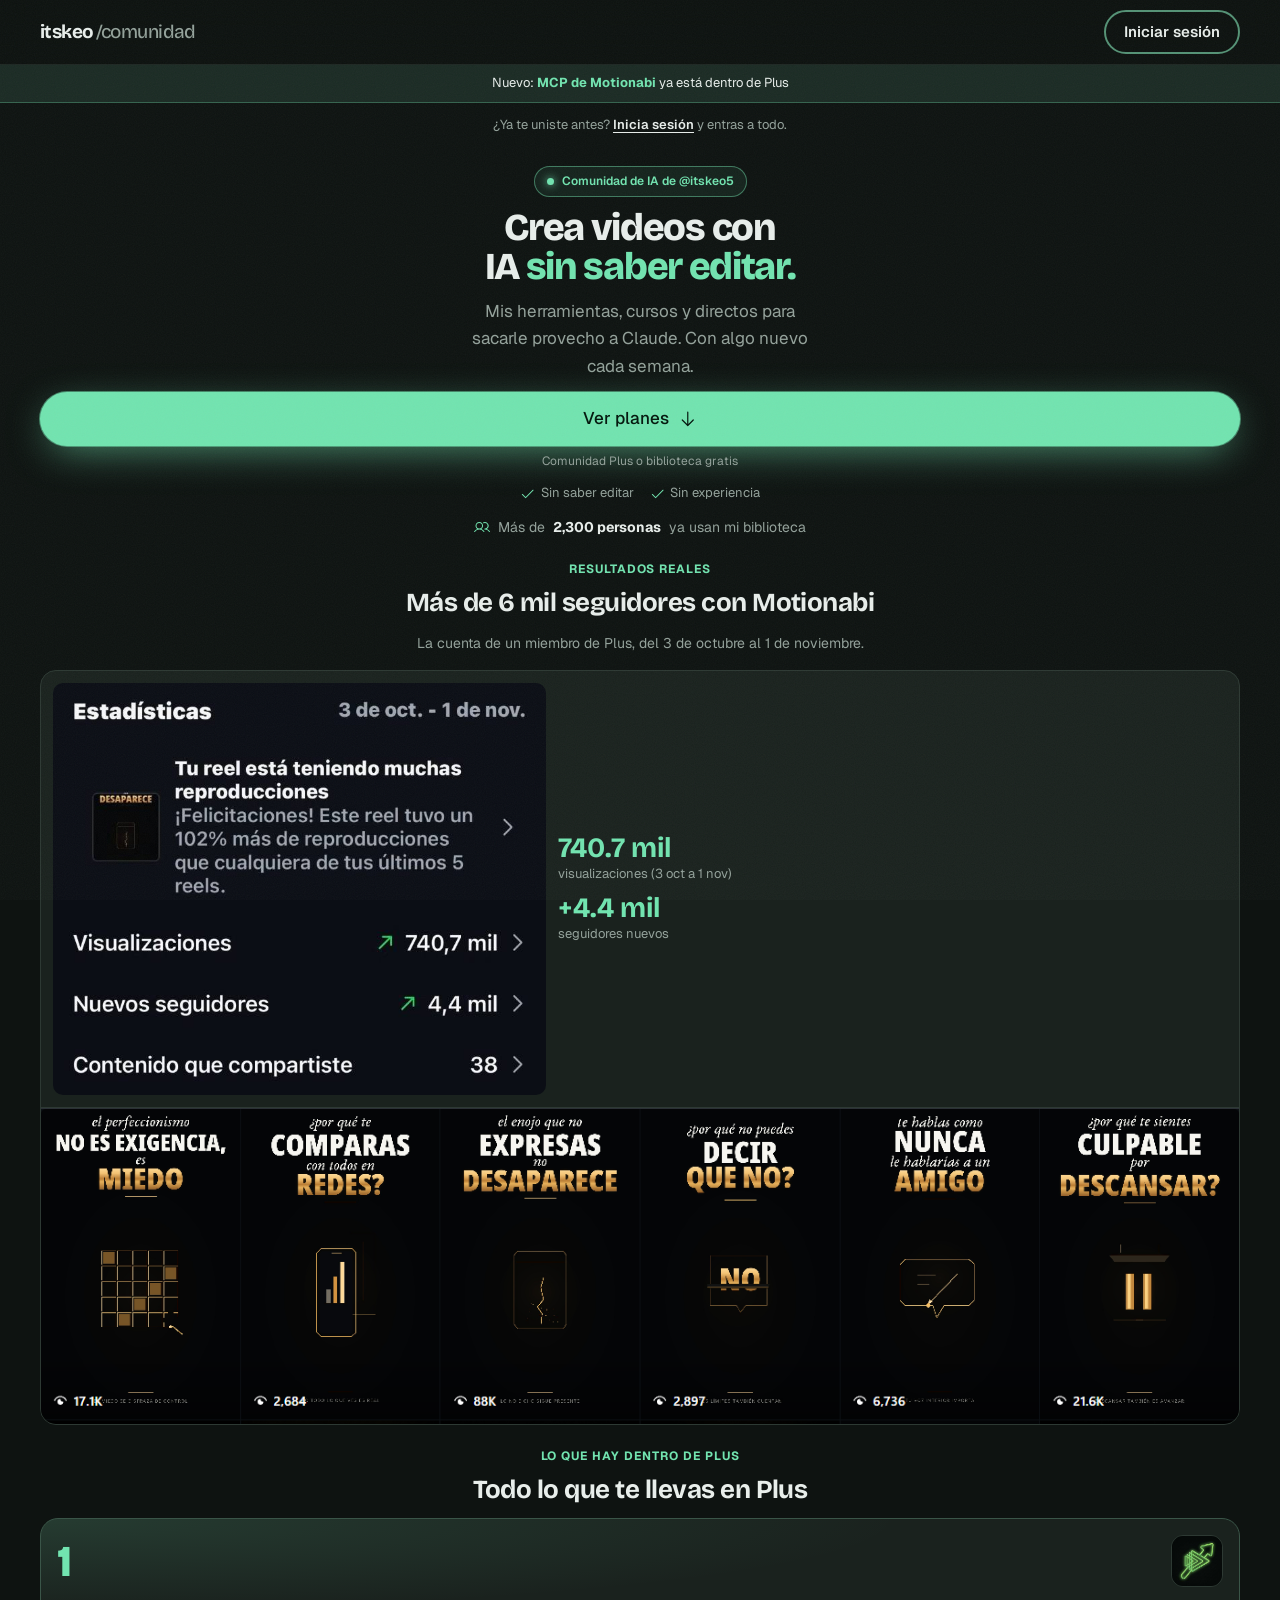
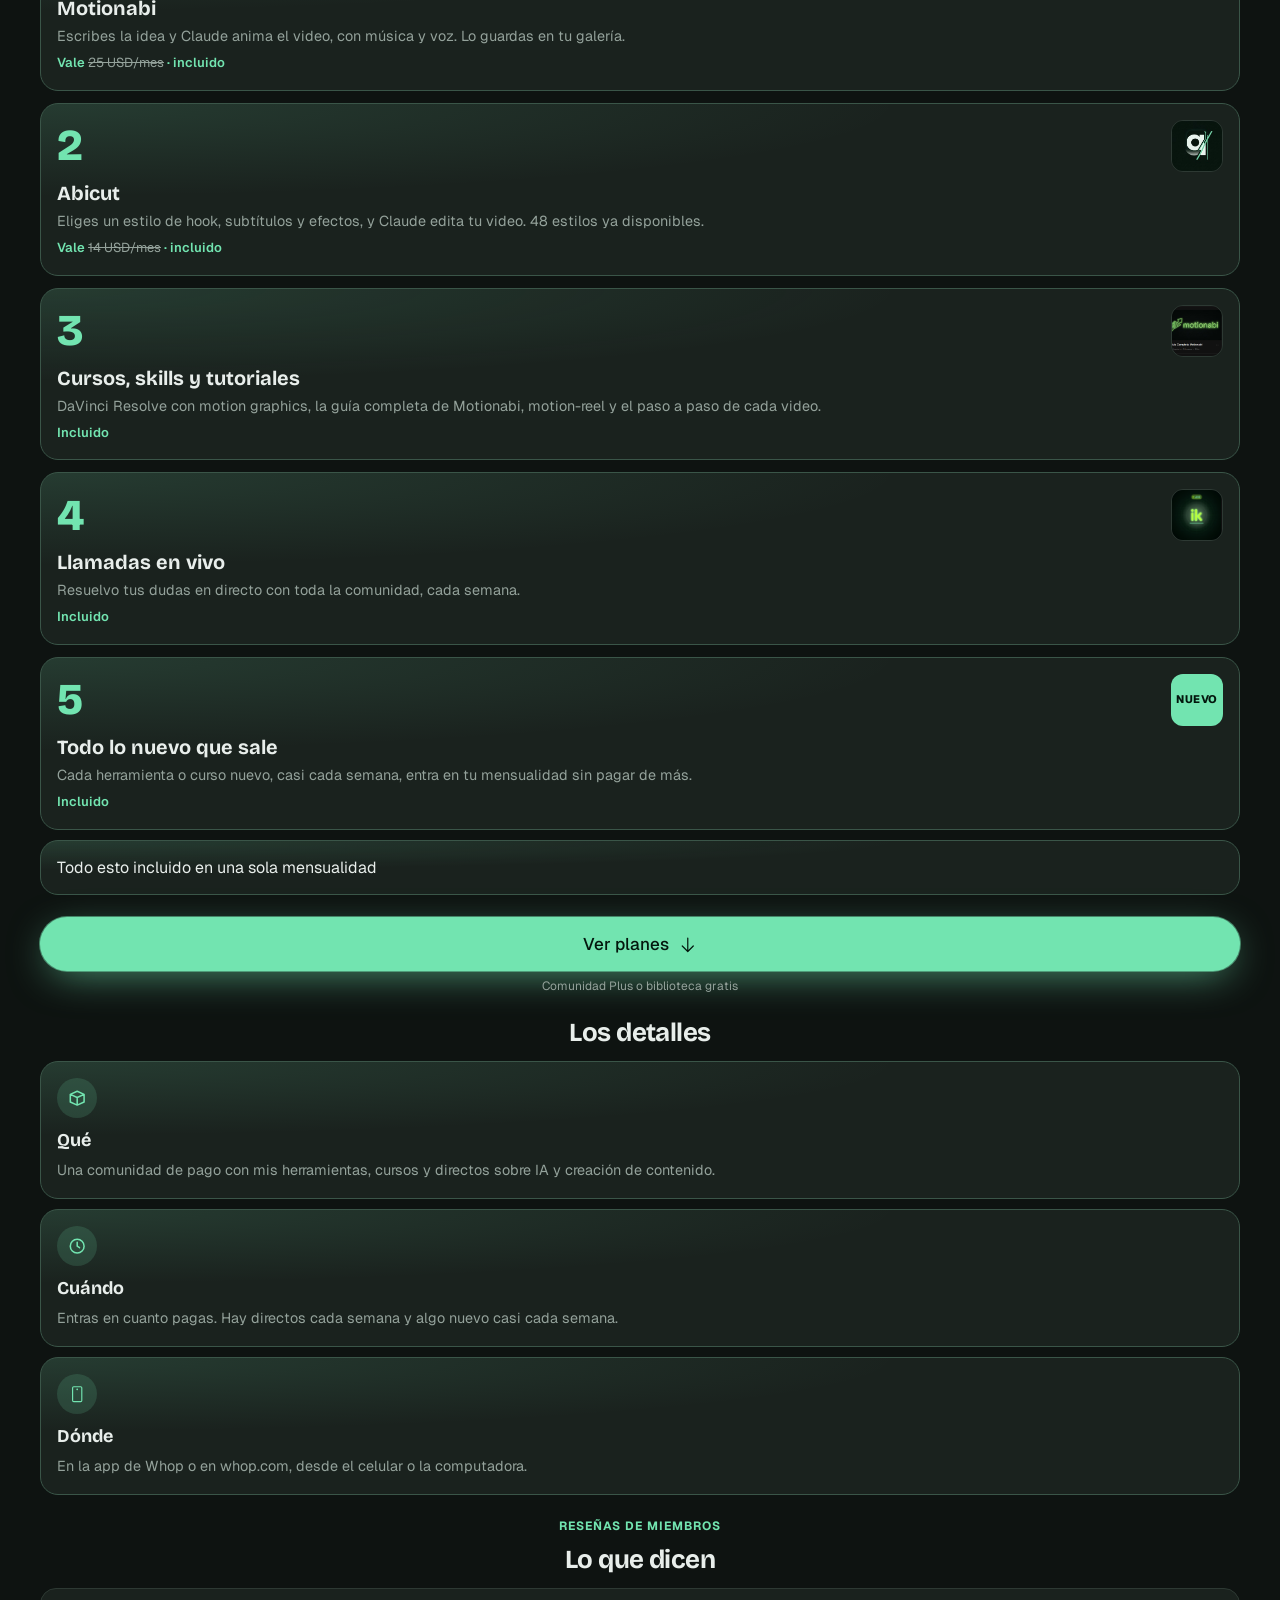
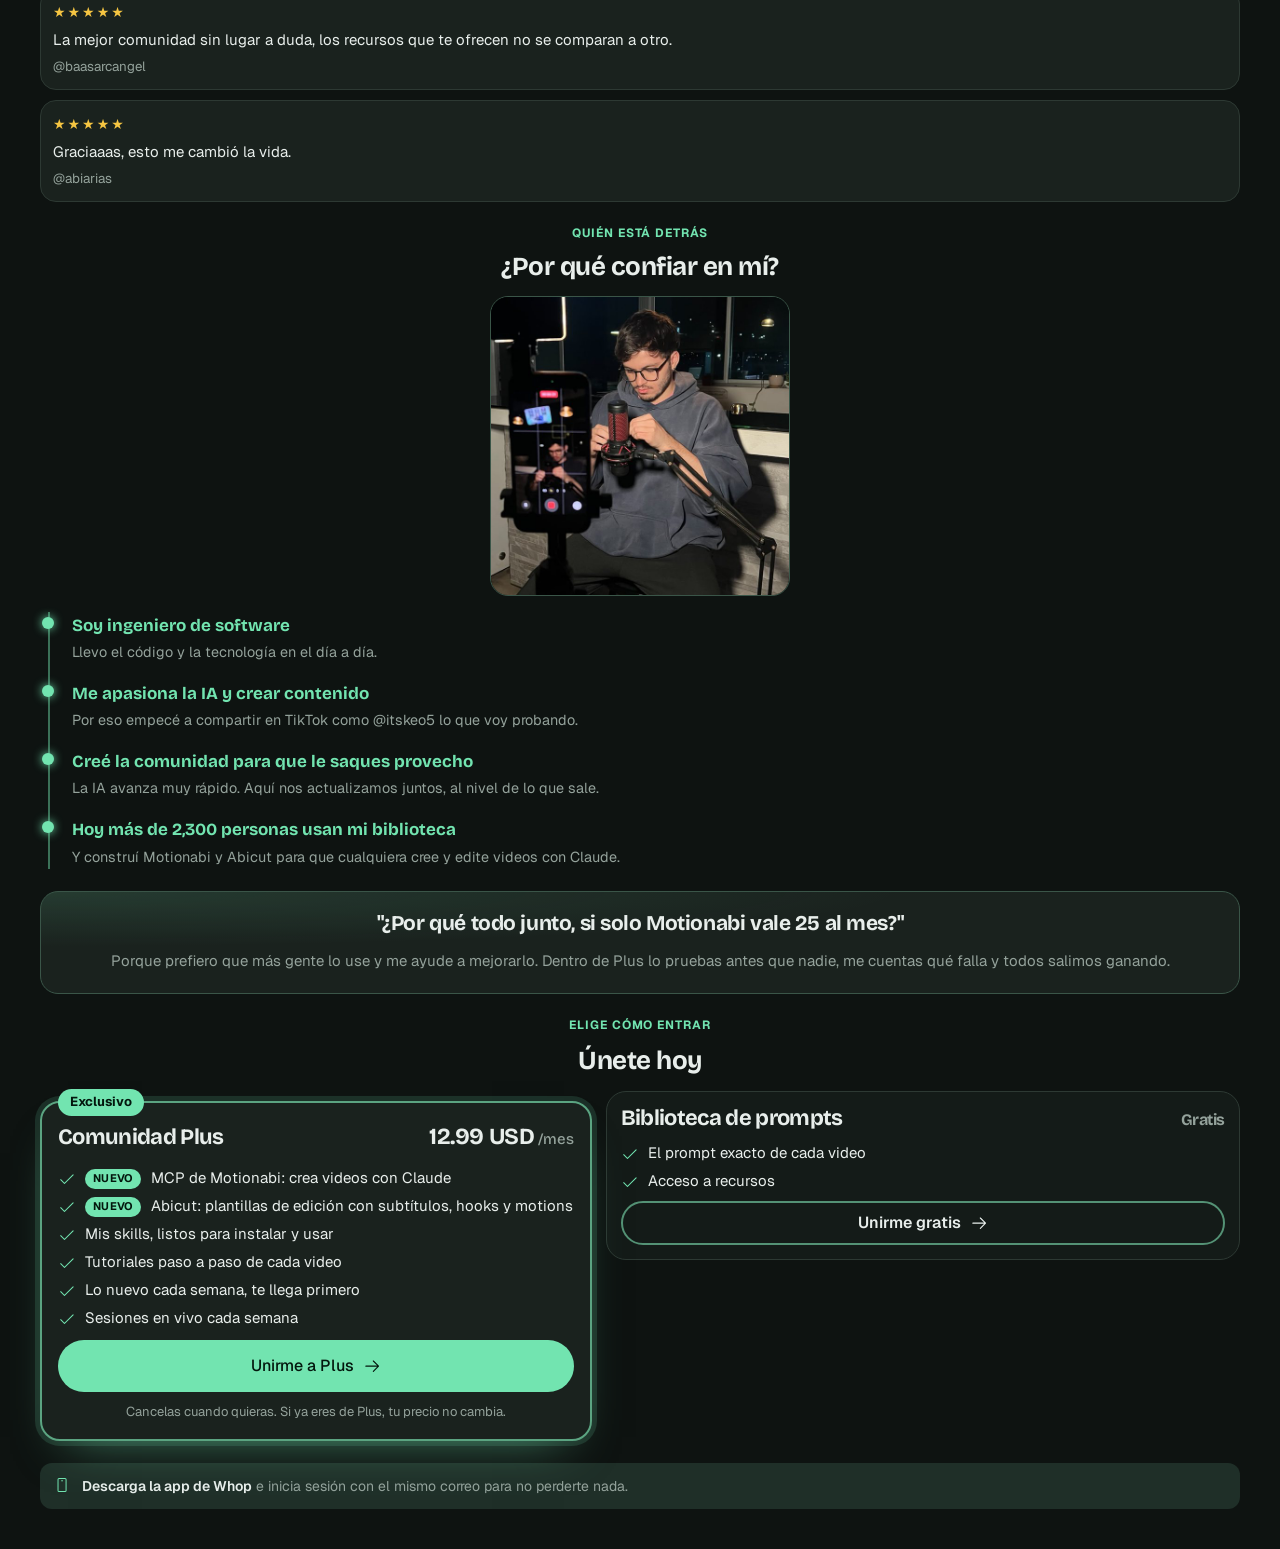
==== index.html @ f2a2ebb3 "Landing: precio de Plus solo en la tarjeta final Co-Authored-By: Claude Opus 5.5 <noreply@anthropic." ====
<!doctype html>
<html lang="es">
<head>
  <meta charset="utf-8">
  <meta name="viewport" content="width=device-width, initial-scale=1">
  <title>Comunidad itskeo</title>
  <meta name="description" content="Los prompts de todos mis videos de IA, gratis. Y en Comunidad Plus, lo que no comparto en ningún otro lado.">
  <meta name="theme-color" content="#0e1311">
  <script>if (!matchMedia('(prefers-reduced-motion: reduce)').matches) document.documentElement.classList.add('anim');</script>
  <link rel="preconnect" href="https://fonts.googleapis.com">
  <link rel="preconnect" href="https://fonts.gstatic.com" crossorigin>
  <link href="https://fonts.googleapis.com/css2?family=Bricolage+Grotesque:opsz,wght@12..96,200..800&family=Geist:wght@100..900&family=Geist+Mono:wght@100..900&display=swap" rel="stylesheet">
  <style>
/* ================= Tokens ================= */

:root {
  color-scheme: dark;

  /* Color: modo oscuro (principal) */
  --bg: #0e1311;
  --bg-2: #141b18;
  --surface: #1a221e;
  --surface-2: #222c27;
  --line: #2d3933;
  --text: #e8eeeb;
  --muted: #94a29b;
  --accent: #72e4b0;
  --on-accent: #03170d;
  --error: #f2777a;
  --media-shadow: 0 40px 80px -40px rgb(0 0 0 / 0.85);

  /* Tipografía */
  --font: 'Geist Variable', 'Geist', ui-sans-serif, system-ui, sans-serif;
  --display: 'Bricolage Grotesque Variable', 'Bricolage Grotesque', 'Geist', ui-sans-serif, sans-serif;
  --mono: 'Geist Mono Variable', 'Geist Mono', ui-monospace, 'SFMono-Regular', Menlo, monospace;

  /* Movimiento */
  --ease: cubic-bezier(0.16, 1, 0.3, 1);
  --ease-out: cubic-bezier(0.23, 1, 0.32, 1);
  --ease-in-out: cubic-bezier(0.77, 0, 0.175, 1);

  /* Forma y espacio */
  --radius: 20px;
  --radius-sm: 12px;
  --marco: 6px;
  --marco-borde: color-mix(in oklab, var(--text) 13%, transparent);
  --gutter: clamp(16px, 4vw, 40px);
  --max: 1320px;
  --nav-h: 64px;
  --seccion: clamp(80px, 12vw, 140px);
}

/* ================= Base ================= */

*,
*::before,
*::after {
  box-sizing: border-box;
}

[hidden] {
  display: none !important;
}

:root {
  accent-color: var(--accent);
  caret-color: var(--accent);
  scrollbar-color: color-mix(in oklab, var(--text) 22%, transparent) transparent;
}

html {
  -webkit-text-size-adjust: 100%;
  text-size-adjust: 100%;
  scroll-behavior: smooth;
  scroll-padding-top: calc(var(--nav-h) + 16px);
}

body {
  margin: 0;
  min-height: 100dvh;
  background: var(--bg);
  color: var(--text);
  font-family: var(--font);
  font-size: 16px;
  line-height: 1.6;
  -webkit-font-smoothing: antialiased;
  overflow-x: clip;
}

/* Grano de película muy sutil, fijo y sin eventos. */
body::after {
  content: '';
  position: fixed;
  inset: 0;
  z-index: 30;
  pointer-events: none;
  opacity: 0.045;
  background-image: url("data:image/svg+xml,%3Csvg xmlns='http://www.w3.org/2000/svg' width='160' height='160'%3E%3Cfilter id='n'%3E%3CfeTurbulence type='fractalNoise' baseFrequency='.9' numOctaves='3' stitchTiles='stitch'/%3E%3C/filter%3E%3Crect width='100%25' height='100%25' filter='url(%23n)'/%3E%3C/svg%3E");
}

img,
video,
svg {
  display: block;
  max-width: 100%;
}

a {
  color: inherit;
  text-decoration: none;
}

button,
input,
textarea,
select {
  font: inherit;
  color: inherit;
}

button {
  cursor: pointer;
}

h1,
h2,
h3,
p {
  margin: 0;
}

h1,
h2 {
  font-family: var(--display);
  text-wrap: balance;
}

::selection {
  background: var(--accent);
  color: var(--on-accent);
}

:focus-visible {
  outline: 2px solid var(--accent);
  outline-offset: 3px;
  border-radius: 6px;
}

mark {
  background: color-mix(in oklab, var(--accent) 28%, transparent);
  color: inherit;
  border-radius: 4px;
  padding: 0 2px;
}

/* ================= Utilidades ================= */

.wrap {
  width: 100%;
  max-width: var(--max);
  margin-inline: auto;
  padding-inline: var(--gutter);
}

.seccion {
  padding-top: var(--seccion);
}

.mono {
  font-family: var(--mono);
  font-size: 0.8125rem;
  letter-spacing: -0.01em;
}

.muted {
  color: var(--muted);
}

.sr-only {
  position: absolute;
  width: 1px;
  height: 1px;
  padding: 0;
  margin: -1px;
  overflow: hidden;
  clip: rect(0 0 0 0);
  white-space: nowrap;
  border: 0;
}

.icon {
  width: 1.15em;
  height: 1.15em;
  flex: none;
}

/* ================= Tipografía ================= */

.titulo-gigante {
  font-family: var(--display);
  font-size: clamp(2.75rem, 6vw, 5.5rem);
  font-weight: 700;
  letter-spacing: -0.04em;
  line-height: 0.95;
}

.titulo {
  font-family: var(--display);
  font-size: clamp(2.5rem, 4.6vw, 4.25rem);
  font-weight: 700;
  letter-spacing: -0.035em;
  line-height: 1;
}

.subtitulo {
  font-family: var(--display);
  font-size: clamp(1.5rem, 2.4vw, 2rem);
  font-weight: 700;
  letter-spacing: -0.03em;
  line-height: 1.1;
}

/* "Cada video, <span>con su prompt.</span>": la segunda parte en gris. */
.titulo-gigante span,
.titulo span,
.subtitulo span {
  color: var(--muted);
}

.lead {
  font-size: 1.125rem;
  color: var(--muted);
  max-width: 40ch;
  text-wrap: pretty;
}

/* ================= Botones ================= */

.btn {
  display: inline-flex;
  align-items: center;
  justify-content: center;
  gap: 0.55em;
  height: 48px;
  padding-inline: 22px;
  border-radius: 999px;
  border: 1px solid transparent;
  background: transparent;
  font-size: 0.9375rem;
  font-weight: 500;
  white-space: nowrap;
  transition:
    transform 160ms var(--ease-out),
    background-color 200ms ease,
    border-color 200ms ease;
}
.btn:active {
  transform: scale(0.97);
}
.btn:disabled {
  opacity: 0.5;
  pointer-events: none;
}
.btn .icon {
  transition: transform 200ms var(--ease-out);
}
.btn--primario {
  background: var(--accent);
  color: var(--on-accent);
}
.btn--secundario {
  border-color: var(--line);
  color: var(--text);
}
.btn--grande {
  height: 56px;
  padding-inline: 28px;
  font-size: 1rem;
}
@media (hover: hover) and (pointer: fine) {
  .btn--primario:hover {
    background: color-mix(in oklab, var(--accent) 88%, var(--text));
  }
  .btn--primario:hover .icon {
    transform: translateX(2px);
  }
  .btn--secundario:hover {
    background: var(--surface);
    border-color: color-mix(in oklab, var(--line) 60%, var(--text));
  }
}

/* ================= Formularios ================= */

.campo {
  display: grid;
  gap: 8px;
}
.campo label {
  font-weight: 550;
}
.campo .ayuda {
  font-size: 0.875rem;
  color: var(--muted);
}
.campo .error {
  font-size: 0.875rem;
  color: var(--error);
}
.input {
  width: 100%;
  min-height: 48px;
  padding: 12px 16px;
  border-radius: var(--radius-sm);
  border: 1px solid var(--line);
  background: var(--bg-2);
  color: var(--text);
  transition:
    border-color 200ms ease,
    box-shadow 200ms ease;
}
.input::placeholder {
  color: var(--muted);
}
.input:focus-visible {
  outline: none;
  border-color: var(--accent);
  box-shadow: 0 0 0 4px color-mix(in oklab, var(--accent) 18%, transparent);
}
.input[aria-invalid='true'] {
  border-color: var(--error);
}

.aviso {
  padding: 12px 16px;
  border-radius: var(--radius-sm);
  font-size: 0.9375rem;
}
.aviso--error {
  background: color-mix(in oklab, var(--error) 14%, var(--bg-2));
}
.aviso--ok {
  background: color-mix(in oklab, var(--accent) 12%, var(--bg-2));
}

/* ================= Superficies ================= */

/* Bloque elevado (oferta, precio, panel). */
.panel {
  padding: clamp(20px, 3vw, 32px);
  border-radius: var(--radius);
  border: 1px solid var(--line);
  background: var(--surface);
}

/* Caja hundida (código, prompt, cita). */
.caja {
  padding: 16px 20px;
  border-radius: var(--radius);
  border: 1px solid var(--line);
  background: var(--bg-2);
}
.caja pre,
.caja code {
  margin: 0;
  font-family: var(--mono);
  font-size: 0.875rem;
  line-height: 1.7;
  white-space: pre-wrap;
  overflow-wrap: anywhere;
}

/* Marco para videos e imágenes: nunca un video suelto sobre el fondo. */
.marco {
  display: block;
  overflow: hidden;
  padding: var(--marco);
  border: 1px solid var(--marco-borde);
  border-radius: var(--radius);
  background: var(--surface);
  box-shadow: var(--media-shadow);
  transition:
    transform 400ms var(--ease-out),
    border-color 200ms ease;
}
.marco > video,
.marco > img {
  width: 100%;
  height: 100%;
  border-radius: calc(var(--radius) - var(--marco));
  object-fit: cover;
}
@media (hover: hover) and (pointer: fine) {
  a.marco:hover,
  a:hover > .marco {
    transform: translateY(-4px);
    border-color: color-mix(in oklab, var(--accent) 45%, transparent);
  }
}

.chip {
  display: inline-flex;
  align-items: center;
  padding: 4px 12px;
  border-radius: 999px;
  background: var(--surface-2);
  font-size: 0.8125rem;
  font-weight: 500;
}

/* ================= Barra superior y pie ================= */

.nav {
  position: sticky;
  top: 0;
  z-index: 10;
  background: color-mix(in oklab, var(--bg) 82%, transparent);
  backdrop-filter: blur(14px) saturate(140%);
  -webkit-backdrop-filter: blur(14px) saturate(140%);
  border-bottom: 1px solid color-mix(in oklab, var(--line) 55%, transparent);
}
@media (prefers-reduced-transparency: reduce) {
  .nav {
    background: var(--bg);
    backdrop-filter: none;
    -webkit-backdrop-filter: none;
  }
}
.nav__fila {
  height: var(--nav-h);
  display: flex;
  align-items: center;
  justify-content: space-between;
  gap: 16px;
}
.marca {
  display: inline-flex;
  align-items: baseline;
  gap: 2px;
  font-family: var(--display);
  font-size: 1.1875rem;
  font-weight: 700;
  letter-spacing: -0.03em;
}
.marca span {
  color: var(--muted);
  font-weight: 450;
}

.pie {
  margin-top: clamp(96px, 14vw, 160px);
  padding-block: 56px 32px;
  border-top: 1px solid var(--line);
}
.pie__frase {
  font-family: var(--display);
  font-size: clamp(1.75rem, 4vw, 3rem);
  font-weight: 650;
  letter-spacing: -0.035em;
  line-height: 1.05;
  max-width: 18ch;
}
.pie__frase span {
  color: var(--muted);
}

/* ================= Movimiento ================= */

/* Aparecer al hacer scroll: añade .revelar y, al entrar en pantalla, .visible (con un IntersectionObserver). */
.anim .revelar {
  opacity: 0;
  transform: translateY(24px);
  transition:
    opacity 600ms var(--ease-out),
    transform 600ms var(--ease-out);
  transition-delay: calc(var(--orden, 0) * 50ms);
}
.anim .revelar.visible {
  opacity: 1;
  transform: none;
}

/* Entrada de un elemento al cargar (héroe). */
.anim .entrar {
  animation: entrar 0.9s var(--ease) backwards;
  animation-delay: var(--retraso, 0s);
}
@keyframes entrar {
  from {
    opacity: 0;
    transform: translateY(24px);
  }
}

@media (prefers-reduced-motion: reduce) {
  html {
    scroll-behavior: auto;
  }
  *,
  *::before,
  *::after {
    animation-duration: 0.01ms !important;
    animation-iteration-count: 1 !important;
    transition-duration: 0.01ms !important;
  }
}

/* ================= Propuesta: una sola página ================= */

.pagina {
  display: grid;
  gap: 12px;
  padding-block: 10px 40px;
}
.app-aviso {
  display: grid;
  grid-template-columns: auto 1fr;
  gap: 12px;
  align-items: start;
  padding: 12px 14px;
  border-radius: var(--radius-sm);
  background: color-mix(in oklab, var(--accent) 12%, var(--bg-2));
  font-size: 0.875rem;
  color: var(--muted);
}
.app-aviso .icon { margin-top: 2px; color: var(--accent); }
.app-aviso strong { color: var(--text); font-weight: 600; }

.cabeza { display: grid; gap: 8px; }
.titulo-heroe {
  font-family: var(--display);
  font-size: clamp(1.875rem, 3.6vw, 3.25rem);
  font-weight: 700;
  letter-spacing: -0.035em;
  line-height: 1.02;
  max-width: 16ch;
}
.titulo-heroe span { color: var(--muted); }
.cabeza .lead { font-size: 1rem; max-width: 46ch; }
.prueba {
  display: flex;
  align-items: center;
  gap: 8px;
  margin-top: 2px;
  font-size: 0.9375rem;
  color: var(--muted);
}
.prueba .icon { color: var(--accent); }
.prueba strong { color: var(--text); font-weight: 600; }

.opciones { display: grid; gap: 10px; }
@media (min-width: 900px) {
  .opciones { grid-template-columns: 1fr 1.15fr; gap: 20px; align-items: start; }
}
.opcion {
  display: grid;
  align-content: start;
  gap: 10px;
  padding: 16px;
  border-radius: var(--radius);
  border: 1px solid var(--line);
  background: var(--bg-2);
}
.opcion--plus {
  border: 2px solid color-mix(in oklab, var(--accent) 65%, var(--line));
  background: var(--surface);
}
.opcion__fila {
  display: flex;
  justify-content: space-between;
  align-items: baseline;
  gap: 12px;
}
.opcion h2 {
  font-family: var(--display);
  font-size: 1.375rem;
  font-weight: 700;
  letter-spacing: -0.03em;
  line-height: 1.1;
}
.opcion .chip {
  justify-self: start;
  background: color-mix(in oklab, var(--accent) 22%, var(--surface-2));
  color: var(--text);
}
.precio {
  font-family: var(--display);
  font-weight: 700;
  letter-spacing: -0.03em;
  white-space: nowrap;
}
.precio strong { font-size: 1.625rem; }
.opcion--plus .precio strong { font-size: 1.4375rem; }
@media (min-width: 370px) { .opcion h2 { white-space: nowrap; } }
@media (max-width: 399px) {
  .opcion--plus h2 { font-size: 1.25rem; }
  .opcion--plus .precio strong { font-size: 1.3125rem; }
}
.precio span { font-size: 0.9375rem; color: var(--muted); font-weight: 500; letter-spacing: 0; }
.puntos {
  list-style: none;
  margin: 0;
  padding: 0;
  display: grid;
  gap: 4px;
  font-size: 0.9375rem;
}
.puntos li { display: flex; align-items: start; gap: 10px; }
.puntos .icon { margin-top: 4px; color: var(--accent); }
.opcion--plus {
  box-shadow: 0 0 0 5px color-mix(in oklab, var(--accent) 14%, transparent), 0 24px 48px -28px color-mix(in oklab, var(--accent) 55%, transparent);
}
.opcion--plus { position: relative; margin-top: 10px; }
.opcion .chip.chip--borde {
  position: absolute;
  top: -14px;
  left: 16px;
  padding: 3px 12px;
  background: var(--accent);
  color: var(--on-accent);
  font-weight: 700;
}
.nuevo {
  display: inline-block;
  margin-right: 6px;
  padding: 1px 8px;
  border-radius: 999px;
  background: var(--accent);
  color: var(--on-accent);
  font-size: 0.6875rem;
  font-weight: 700;
  letter-spacing: 0.02em;
  text-transform: uppercase;
  vertical-align: 1px;
}
.pronto {
  display: inline-block;
  margin-right: 6px;
  padding: 0 8px;
  border-radius: 999px;
  border: 1px solid var(--line);
  background: var(--surface-2);
  color: var(--muted);
  font-size: 0.6875rem;
  font-weight: 700;
  letter-spacing: 0.02em;
  text-transform: uppercase;
  vertical-align: 1px;
}
.opcion:not(.opcion--plus) { padding: 14px; gap: 8px; }
.opcion:not(.opcion--plus) .btn--grande { height: 44px; }
.opcion .btn { width: 100%; }
.opcion .btn--grande { height: 52px; }
.btn--gratis {
  border-width: 2px;
  border-color: color-mix(in oklab, var(--accent) 55%, var(--line));
  font-weight: 600;
}
.opcion .micro { font-size: 0.8125rem; color: var(--muted); text-align: center; }

.porque {
  max-width: 62ch;
  font-size: 0.9375rem;
  color: var(--muted);
}
.porque strong { color: var(--text); font-weight: 600; }
.ya {
  font-size: 0.9375rem;
  color: var(--muted);
}
.ya a { color: var(--text); font-weight: 600; text-decoration: underline; text-underline-offset: 3px; }
.btn--gratis.nav-btn { height: 44px; padding-inline: 18px; }


  
.val{display:grid;gap:22px;margin-top:18px}
.val h3{font-family:var(--display);font-size:1.3125rem;line-height:1.15;margin:0 0 4px;letter-spacing:-.01em}
.val .sub{color:var(--muted);font-size:.875rem;margin:0 0 10px}
.card{background:var(--surface);border:1px solid var(--line);border-radius:16px;overflow:hidden}
.res{display:grid;grid-template-columns:42% 1fr;gap:12px;padding:12px;align-items:center}
.res img{border-radius:10px;width:100%}
.res .n{font-family:var(--display);font-size:1.75rem;line-height:1;color:var(--accent);font-weight:700}
.res .l{color:var(--muted);font-size:.8125rem;margin:2px 0 10px}
.grid-img{width:100%;border-top:1px solid var(--line)}
.cap{font-size:.75rem;color:var(--muted);padding:8px 12px}
.fila{display:grid;grid-template-columns:64px 1fr auto;gap:12px;align-items:center;padding:10px 12px;border-top:1px solid var(--line)}
.fila:first-child{border-top:0}
.fila img{width:64px;height:64px;object-fit:cover;border-radius:10px}
.fila b{display:block;font-size:.9375rem}.fila span{color:var(--muted);font-size:.8125rem;line-height:1.3;display:block}
.fila em{font-style:normal;color:var(--muted);font-size:.8125rem;text-decoration:line-through;white-space:nowrap}
.tot{display:flex;justify-content:space-between;align-items:baseline;padding:12px;background:var(--surface-2);font-size:.9375rem}
.tot strong{color:var(--accent);font-family:var(--display);font-size:1.25rem}
.rev{display:grid;gap:10px}.rev .card{padding:12px;display:grid;gap:4px}
.st{color:#f5c542;letter-spacing:2px;font-size:.875rem}.rev p{margin:0;font-size:.9375rem}.rev small{color:var(--muted)}
.fechas{display:flex;gap:8px}.fechas div{flex:1;text-align:center;background:var(--surface);border:1px solid var(--line);border-radius:12px;padding:8px 4px}
.fechas b{display:block;color:var(--accent);font-family:var(--display)}.fechas span{font-size:.75rem;color:var(--muted)}
.final{display:grid;gap:8px;text-align:center}

.lead--grande{font-size:1.25rem!important;line-height:1.4;color:var(--text);max-width:34ch!important;margin:4px 0 0}
.cta-medio{width:100%;margin-top:12px}
.planes{display:grid;gap:12px;margin-top:22px}
.planes__t{font-family:var(--display);font-size:1.5rem;line-height:1.15;margin:0;letter-spacing:-.01em}
.planes .opciones{gap:14px}
.opcion:not(.opcion--plus) .precio strong{font-size:1rem;color:var(--muted)}

.barra{background:color-mix(in oklab,var(--accent) 14%,var(--bg));color:var(--text);text-align:center;font-size:.8125rem;padding:8px 16px;border-bottom:1px solid color-mix(in oklab,var(--accent) 30%,transparent)}
.barra b{color:var(--accent)}
.pagina2{display:grid;gap:22px;padding-block:12px 40px}
.ya{font-size:.8125rem;color:var(--muted);text-align:center;margin:0}.ya a{color:var(--text);text-decoration:underline}
.heroe{display:grid;justify-items:center;text-align:center;gap:12px;padding-top:8px}
.pill{display:inline-flex;align-items:center;gap:8px;border:1px solid color-mix(in oklab,var(--accent) 45%,transparent);border-radius:99px;padding:5px 12px;font-size:.75rem;font-weight:600;color:var(--accent);background:color-mix(in oklab,var(--accent) 8%,transparent)}
.punto{width:7px;height:7px;border-radius:50%;background:var(--accent);box-shadow:0 0 8px var(--accent)}
.h1{font-family:var(--display);font-size:2.375rem;line-height:1.02;letter-spacing:-.035em;margin:0;font-weight:800;max-width:13ch}
.h1 em{font-style:normal;color:var(--accent)}
.heroe__lead{font-size:1.0625rem;color:var(--muted);margin:0;max-width:32ch}
.cta{display:grid;gap:6px;width:100%}.cta .btn{width:100%;height:54px;font-size:1.0625rem;box-shadow:0 0 0 1px color-mix(in oklab,var(--accent) 50%,transparent),0 10px 40px -10px color-mix(in oklab,var(--accent) 70%,transparent)}
.cta__sub{margin:0;text-align:center;font-size:.75rem;color:var(--muted)}
.quita{list-style:none;display:flex;gap:16px;padding:0;margin:0;font-size:.8125rem;color:var(--muted)}.quita li{display:flex;gap:6px;align-items:center}.quita .icon{color:var(--accent)}
.prueba2{display:flex;gap:8px;align-items:center;margin:0;font-size:.875rem;color:var(--muted)}.prueba2 b{color:var(--text)}.prueba2 .icon{color:var(--accent)}
.bloque{display:grid;gap:10px}
.eyebrow{margin:0;text-align:center;font-size:.75rem;font-weight:700;letter-spacing:.08em;text-transform:uppercase;color:var(--accent)}
.h{font-family:var(--display);font-size:1.625rem;line-height:1.1;letter-spacing:-.02em;margin:0 0 4px;text-align:center;font-weight:700}
.sub.c,.bloque>.sub{text-align:center;color:var(--muted);font-size:.875rem;margin:0 0 6px}
.brillo{background:radial-gradient(120% 90% at 0% 0%,color-mix(in oklab,var(--accent) 13%,transparent),transparent 60%),var(--surface);border:1px solid color-mix(in oklab,var(--accent) 18%,var(--line));border-radius:18px}
.mods{display:grid;gap:12px}
.mod{padding:16px;display:grid;gap:6px}
.mod__top{display:flex;justify-content:space-between;align-items:center;margin-bottom:4px}
.mod__n{font-family:var(--display);font-size:2.75rem;line-height:.9;font-weight:800;color:var(--accent)}
.mod__top img{width:52px;height:52px;border-radius:12px;object-fit:cover;border:1px solid var(--line)}
.mod__nuevo{width:52px;height:52px;border-radius:12px;background:var(--accent);color:var(--on-accent);display:grid;place-items:center;font-size:.6875rem;font-weight:800;letter-spacing:.04em}
.mod h3{margin:0;font-family:var(--display);font-size:1.25rem;line-height:1.15}
.mod p{margin:0;color:var(--muted);font-size:.9rem;line-height:1.45}
.mod__precio{font-size:.8125rem;color:var(--accent);font-weight:600}.mod__precio s{color:var(--muted);font-weight:400}
.total{display:flex;justify-content:space-between;align-items:baseline;padding:14px 16px}.total strong{color:var(--accent);font-family:var(--display);font-size:1.375rem}
.det{display:grid;gap:10px}.det>div{padding:16px;display:grid;gap:4px}
.ico{width:40px;height:40px;border-radius:50%;display:grid;place-items:center;background:color-mix(in oklab,var(--accent) 15%,transparent);color:var(--accent);margin-bottom:4px}
.det b{font-family:var(--display);font-size:1.125rem}.det p{margin:0;color:var(--muted);font-size:.9rem}
.linea{list-style:none;margin:0;padding:0 0 0 22px;border-left:2px solid color-mix(in oklab,var(--accent) 45%,transparent);display:grid;gap:16px;margin-left:8px}
.linea li{position:relative}.linea li::before{content:'';position:absolute;left:-30px;top:5px;width:12px;height:12px;border-radius:50%;background:var(--accent);box-shadow:0 0 10px var(--accent)}
.linea b{font-family:var(--display);font-size:1.0625rem;color:var(--accent)}.linea p{margin:2px 0 0;color:var(--muted);font-size:.9rem}
.objecion{padding:20px 16px;text-align:center}.objecion .h{font-size:1.3125rem}.objecion p{margin:0;color:var(--muted);font-size:.9375rem}
.foto{width:100%;height:auto;max-width:300px;justify-self:center;aspect-ratio:1;object-fit:cover;padding:0;margin-bottom:6px}
.icon--abajo{transform:rotate(90deg)}
.planes2{scroll-margin-top:12px;display:grid;gap:12px}.planes2 .opciones{display:grid;gap:14px}
</style>
</head>
<body>
  <svg width="0" height="0" style="position:absolute" aria-hidden="true">
    <symbol id="i-reloj" viewBox="0 0 24 24"><circle cx="12" cy="12" r="9" fill="none" stroke="currentColor" stroke-width="2"/><path d="M12 7v5l3 2" fill="none" stroke="currentColor" stroke-width="2" stroke-linecap="round"/></symbol>
<symbol id="i-caja" viewBox="0 0 24 24"><path d="M3 7l9-4 9 4-9 4-9-4zm0 0v10l9 4 9-4V7M12 11v10" fill="none" stroke="currentColor" stroke-width="2" stroke-linejoin="round"/></symbol>
    <symbol id="i-check" viewBox="0 0 256 256"><path fill="currentColor" d="M229.66,77.66l-128,128a8,8,0,0,1-11.32,0l-56-56a8,8,0,0,1,11.32-11.32L96,188.69,218.34,66.34a8,8,0,0,1,11.32,11.32Z"/></symbol>
    <symbol id="i-movil" viewBox="0 0 256 256"><path fill="currentColor" d="M176,16H80A24,24,0,0,0,56,40V216a24,24,0,0,0,24,24h96a24,24,0,0,0,24-24V40A24,24,0,0,0,176,16Zm8,200a8,8,0,0,1-8,8H80a8,8,0,0,1-8-8V40a8,8,0,0,1,8-8h96a8,8,0,0,1,8,8ZM140,60a12,12,0,1,1-12-12A12,12,0,0,1,140,60Z"/></symbol>
    <symbol id="i-gente" viewBox="0 0 256 256"><path fill="currentColor" d="M117.25,157.92a60,60,0,1,0-66.5,0A95.83,95.83,0,0,0,3.53,195.63a8,8,0,1,0,13.4,8.74,80,80,0,0,1,134.14,0,8,8,0,0,0,13.4-8.74A95.83,95.83,0,0,0,117.25,157.92ZM40,108a44,44,0,1,1,44,44A44.05,44.05,0,0,1,40,108Zm210.14,98.7a8,8,0,0,1-11.07-2.33A79.83,79.83,0,0,0,172,168a8,8,0,0,1,0-16,44,44,0,1,0-16.34-84.87,8,8,0,1,1-5.94-14.85,60,60,0,0,1,55.53,105.64,95.83,95.83,0,0,1,47.22,37.71A8,8,0,0,1,250.14,206.7Z"/></symbol>
    <symbol id="i-derecha" viewBox="0 0 256 256"><path fill="currentColor" d="M221.66,133.66l-72,72a8,8,0,0,1-11.32-11.32L196.69,136H40a8,8,0,0,1,0-16H196.69L138.34,61.66a8,8,0,0,1,11.32-11.32l72,72A8,8,0,0,1,221.66,133.66Z"/></symbol>
  </svg>

  <header class="nav">
    <div class="wrap nav__fila">
      <span class="marca">itskeo<span>/comunidad</span></span>
      <a class="btn btn--secundario btn--gratis nav-btn" href="https://whop.com/login/?next=/itskeo/">Iniciar sesión</a>
    </div>
  </header>

  
<div class="barra">Nuevo: <b>MCP de Motionabi</b> ya está dentro de Plus</div>
<main class="wrap pagina2">
  <p class="ya">¿Ya te uniste antes? <a href="https://whop.com/login/?next=/itskeo/">Inicia sesión</a> y entras a todo.</p>

  <section class="heroe">
    <span class="pill"><span class="punto"></span>Comunidad de IA de @itskeo5</span>
    <h1 class="h1">Crea videos con IA <em>sin saber editar.</em></h1>
    <p class="heroe__lead">Mis herramientas, cursos y directos para sacarle provecho a Claude. Con algo nuevo cada semana.</p>
    <div class="cta"><a class="btn btn--primario btn--grande" href="#planes">Ver planes <svg class="icon icon--abajo" aria-hidden="true"><use href="#i-derecha"/></svg></a><p class="cta__sub">Comunidad Plus o biblioteca gratis</p></div>
    <ul class="quita"><li><svg class="icon"><use href="#i-check"/></svg>Sin saber editar</li><li><svg class="icon"><use href="#i-check"/></svg>Sin experiencia</li></ul>
    <p class="prueba2"><svg class="icon"><use href="#i-gente"/></svg>Más de <b>2,300 personas</b> ya usan mi biblioteca</p>
  </section>

  <section class="bloque"><p class="eyebrow">Resultados reales</p><h2 class="h">Más de 6 mil seguidores con Motionabi</h2><p class="sub c">La cuenta de un miembro de Plus, del 3 de octubre al 1 de noviembre.</p>
  <div class="card"><div class="res"><img src="img/metricas.png" alt="Estadísticas de Instagram"><div><div class="n">740.7 mil</div><div class="l">visualizaciones (3 oct a 1 nov)</div><div class="n">+4.4 mil</div><div class="l" style="margin:2px 0 0">seguidores nuevos</div></div></div>
  <img loading="lazy" class="grid-img" src="img/perfil-grid.png" alt="Perfil de Instagram"></div></section>
  

  <section class="bloque">
    <p class="eyebrow">Lo que hay dentro de Plus</p>
    <h2 class="h">Todo lo que te llevas en Plus</h2>
    <div class="mods"><article class="mod brillo"><div class="mod__top"><span class="mod__n">1</span><img src="img/motionabi-logo.jpg" alt="" loading="lazy"></div><h3>Motionabi</h3><p>Escribes la idea y Claude anima el video, con música y voz. Lo guardas en tu galería.</p><span class="mod__precio">Vale <s>25 USD/mes</s> · incluido</span></article>
<article class="mod brillo"><div class="mod__top"><span class="mod__n">2</span><img src="img/abicut.jpg" alt="" loading="lazy"></div><h3>Abicut</h3><p>Eliges un estilo de hook, subtítulos y efectos, y Claude edita tu video. 48 estilos ya disponibles.</p><span class="mod__precio">Vale <s>14 USD/mes</s> · incluido</span></article>
<article class="mod brillo"><div class="mod__top"><span class="mod__n">3</span><img src="img/cursos.png" alt="" loading="lazy"></div><h3>Cursos, skills y tutoriales</h3><p>DaVinci Resolve con motion graphics, la guía completa de Motionabi, motion-reel y el paso a paso de cada video.</p><span class="mod__precio">Incluido</span></article>
<article class="mod brillo"><div class="mod__top"><span class="mod__n">4</span><img src="img/vivo.png" alt="" loading="lazy"></div><h3>Llamadas en vivo</h3><p>Resuelvo tus dudas en directo con toda la comunidad, cada semana.</p><span class="mod__precio">Incluido</span></article>
<article class="mod brillo"><div class="mod__top"><span class="mod__n">5</span><span class="mod__nuevo">NUEVO</span></div><h3>Todo lo nuevo que sale</h3><p>Cada herramienta o curso nuevo, casi cada semana, entra en tu mensualidad sin pagar de más.</p><span class="mod__precio">Incluido</span></article>
</div>
    <div class="total brillo"><span>Todo esto incluido en una sola mensualidad</span></div>
  </section>
  <div class="cta"><a class="btn btn--primario btn--grande" href="#planes">Ver planes <svg class="icon icon--abajo" aria-hidden="true"><use href="#i-derecha"/></svg></a><p class="cta__sub">Comunidad Plus o biblioteca gratis</p></div>

  <section class="bloque">
    <h2 class="h">Los detalles</h2>
    <div class="det">
      <div class="brillo"><span class="ico"><svg class="icon"><use href="#i-caja"/></svg></span><b>Qué</b><p>Una comunidad de pago con mis herramientas, cursos y directos sobre IA y creación de contenido.</p></div>
      <div class="brillo"><span class="ico"><svg class="icon"><use href="#i-reloj"/></svg></span><b>Cuándo</b><p>Entras en cuanto pagas. Hay directos cada semana y algo nuevo casi cada semana.</p></div>
      <div class="brillo"><span class="ico"><svg class="icon"><use href="#i-movil"/></svg></span><b>Dónde</b><p>En la app de Whop o en whop.com, desde el celular o la computadora.</p></div>
    </div>
  </section>

  <section class="bloque"><p class="eyebrow">Reseñas de miembros</p><h2 class="h">Lo que dicen</h2><div class="rev">
  <div class="card"><div class="st">★★★★★</div><p>La mejor comunidad sin lugar a duda, los recursos que te ofrecen no se comparan a otro.</p><small>@baasarcangel</small></div>
  <div class="card"><div class="st">★★★★★</div><p>Graciaaas, esto me cambió la vida.</p><small>@abiarias</small></div></div></section>
  

  <section class="bloque">
    <p class="eyebrow">Quién está detrás</p>
    <h2 class="h">¿Por qué confiar en mí?</h2>
    <img class="foto brillo" src="img/keo.jpg" alt="Keo grabando un video con su micrófono" loading="lazy" width="640" height="640">
    <ol class="linea">
      <li><b>Soy ingeniero de software</b><p>Llevo el código y la tecnología en el día a día.</p></li>
      <li><b>Me apasiona la IA y crear contenido</b><p>Por eso empecé a compartir en TikTok como @itskeo5 lo que voy probando.</p></li>
      <li><b>Creé la comunidad para que le saques provecho</b><p>La IA avanza muy rápido. Aquí nos actualizamos juntos, al nivel de lo que sale.</p></li>
      <li><b>Hoy más de 2,300 personas usan mi biblioteca</b><p>Y construí Motionabi y Abicut para que cualquiera cree y edite videos con Claude.</p></li>
    </ol>
  </section>

  <section class="bloque objecion brillo">
    <h2 class="h">"¿Por qué todo junto, si solo Motionabi vale 25 al mes?"</h2>
    <p>Porque prefiero que más gente lo use y me ayude a mejorarlo. Dentro de Plus lo pruebas antes que nadie, me cuentas qué falla y todos salimos ganando.</p>
  </section>

  <section class="planes2" id="planes">
    <p class="eyebrow">Elige cómo entrar</p>
    <h2 class="h">Únete hoy</h2>
    <div class="opciones"><section class="opcion opcion--plus entrar" style="--retraso:0s" aria-labelledby="t-plus">
        <span class="chip chip--borde">Exclusivo</span>
        <div class="opcion__fila">
          <h2 id="t-plus">Comunidad Plus</h2>
          <p class="precio"><strong>12.99 USD</strong> <span>/mes</span></p>
        </div>
        <ul class="puntos">
          <li><svg class="icon" aria-hidden="true"><use href="#i-check"/></svg><span><b class="nuevo">Nuevo</b> MCP de Motionabi: crea videos con Claude</span></li>
          <li><svg class="icon" aria-hidden="true"><use href="#i-check"/></svg><span><b class="nuevo">Nuevo</b> Abicut: plantillas de edición con subtítulos, hooks y motions</span></li>
          <li><svg class="icon" aria-hidden="true"><use href="#i-check"/></svg>Mis skills, listos para instalar y usar</li>
          <li><svg class="icon" aria-hidden="true"><use href="#i-check"/></svg>Tutoriales paso a paso de cada video</li>
          <li><svg class="icon" aria-hidden="true"><use href="#i-check"/></svg>Lo nuevo cada semana, te llega primero</li>
          <li><svg class="icon" aria-hidden="true"><use href="#i-check"/></svg><span>Sesiones en vivo cada semana</span></li>
        </ul>
        <a class="btn btn--primario btn--grande" href="https://whop.com/checkout/plan_OmPkW5yg4ePGg">Unirme a Plus <svg class="icon" aria-hidden="true"><use href="#i-derecha"/></svg></a>
        <p class="micro">Cancelas cuando quieras. Si ya eres de Plus, tu precio no cambia.</p>
      </section><section class="opcion entrar" style="--retraso:0s" aria-labelledby="t-gratis">
        <div class="opcion__fila">
          <h2 id="t-gratis">Biblioteca de prompts</h2>
          <p class="precio"><strong>Gratis</strong></p>
        </div>
        <ul class="puntos">
          <li><svg class="icon" aria-hidden="true"><use href="#i-check"/></svg>El prompt exacto de cada video</li>
          <li><svg class="icon" aria-hidden="true"><use href="#i-check"/></svg>Acceso a recursos</li>
        </ul>
        <a class="btn btn--secundario btn--grande btn--gratis" href="https://whop.com/checkout/plan_SzoerRi0rgRxC">Unirme gratis <svg class="icon" aria-hidden="true"><use href="#i-derecha"/></svg></a>
      </section></div>
  </section>
  <div class="app-aviso">
      <svg class="icon" aria-hidden="true"><use href="#i-movil"/></svg>
      <p><strong>Descarga la app de Whop</strong> e inicia sesión con el mismo correo para no perderte nada.</p>
    </div>
</main>


</body>
</html>
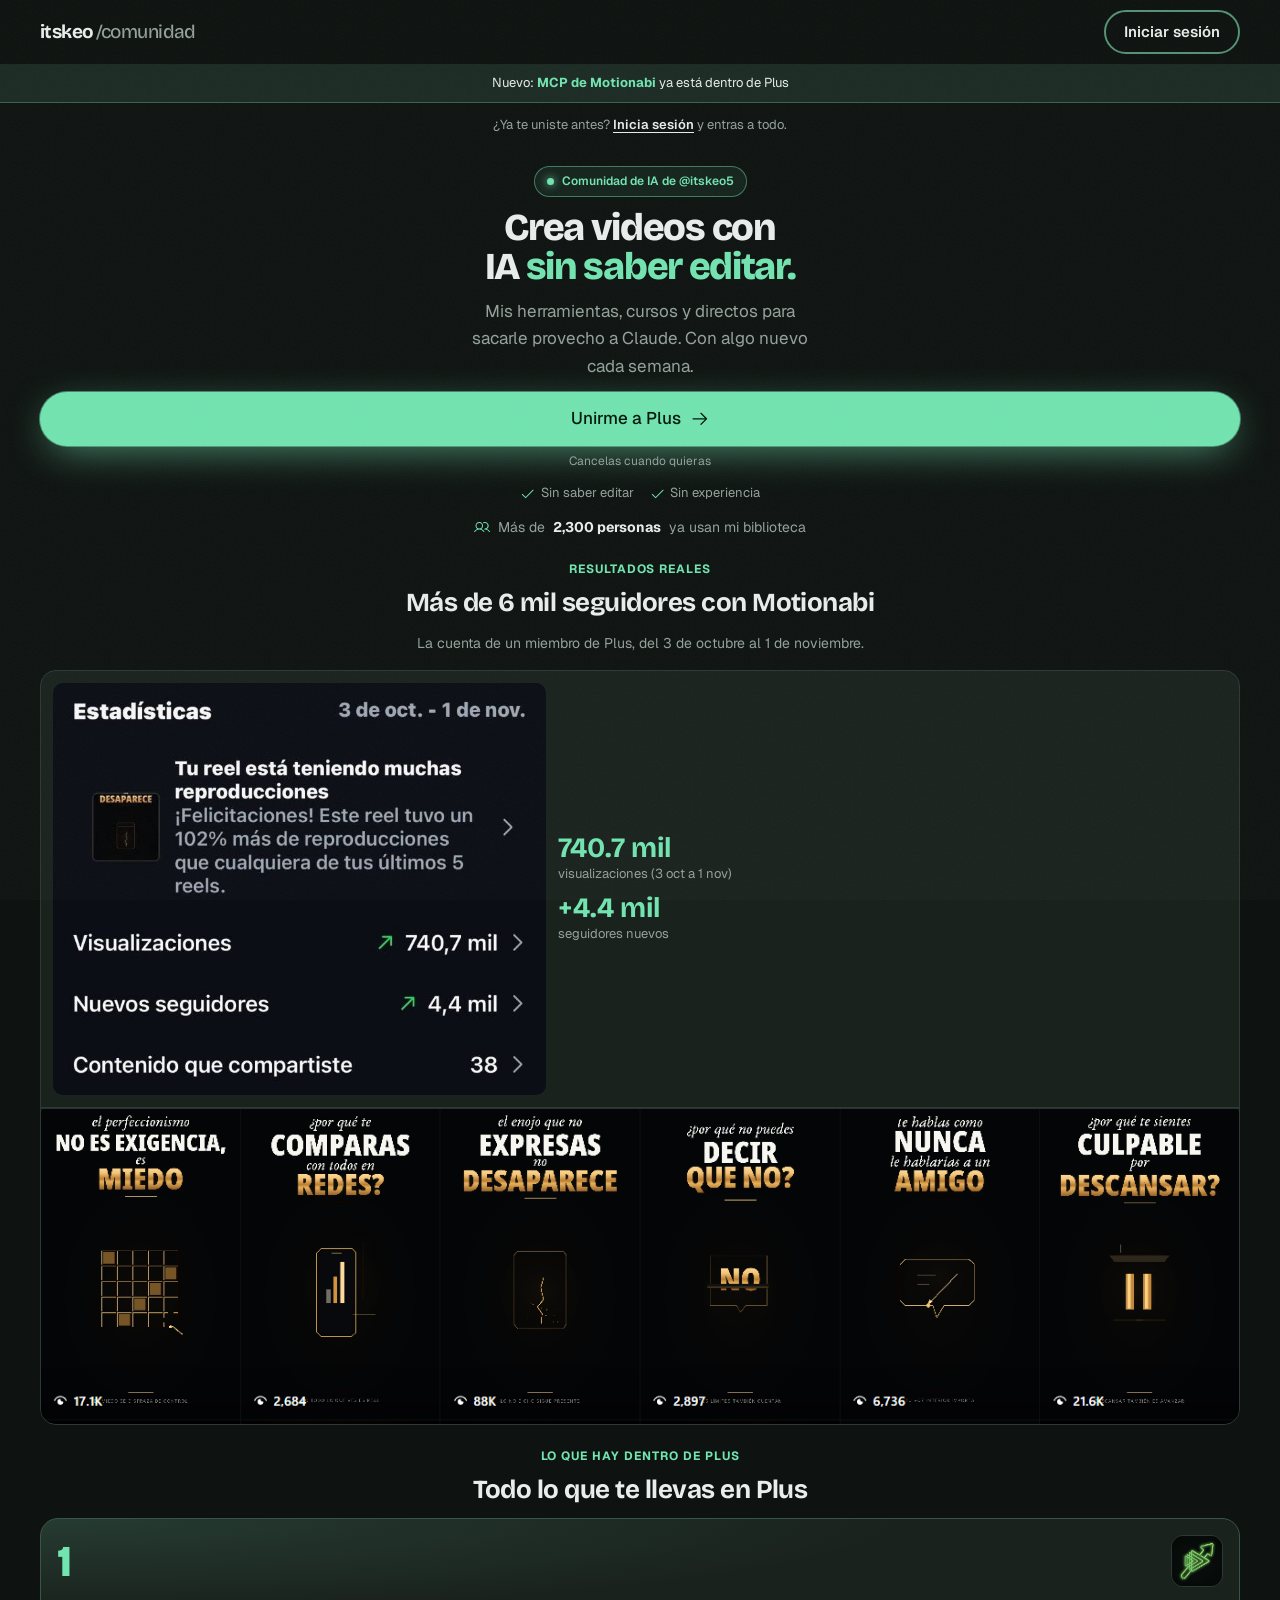
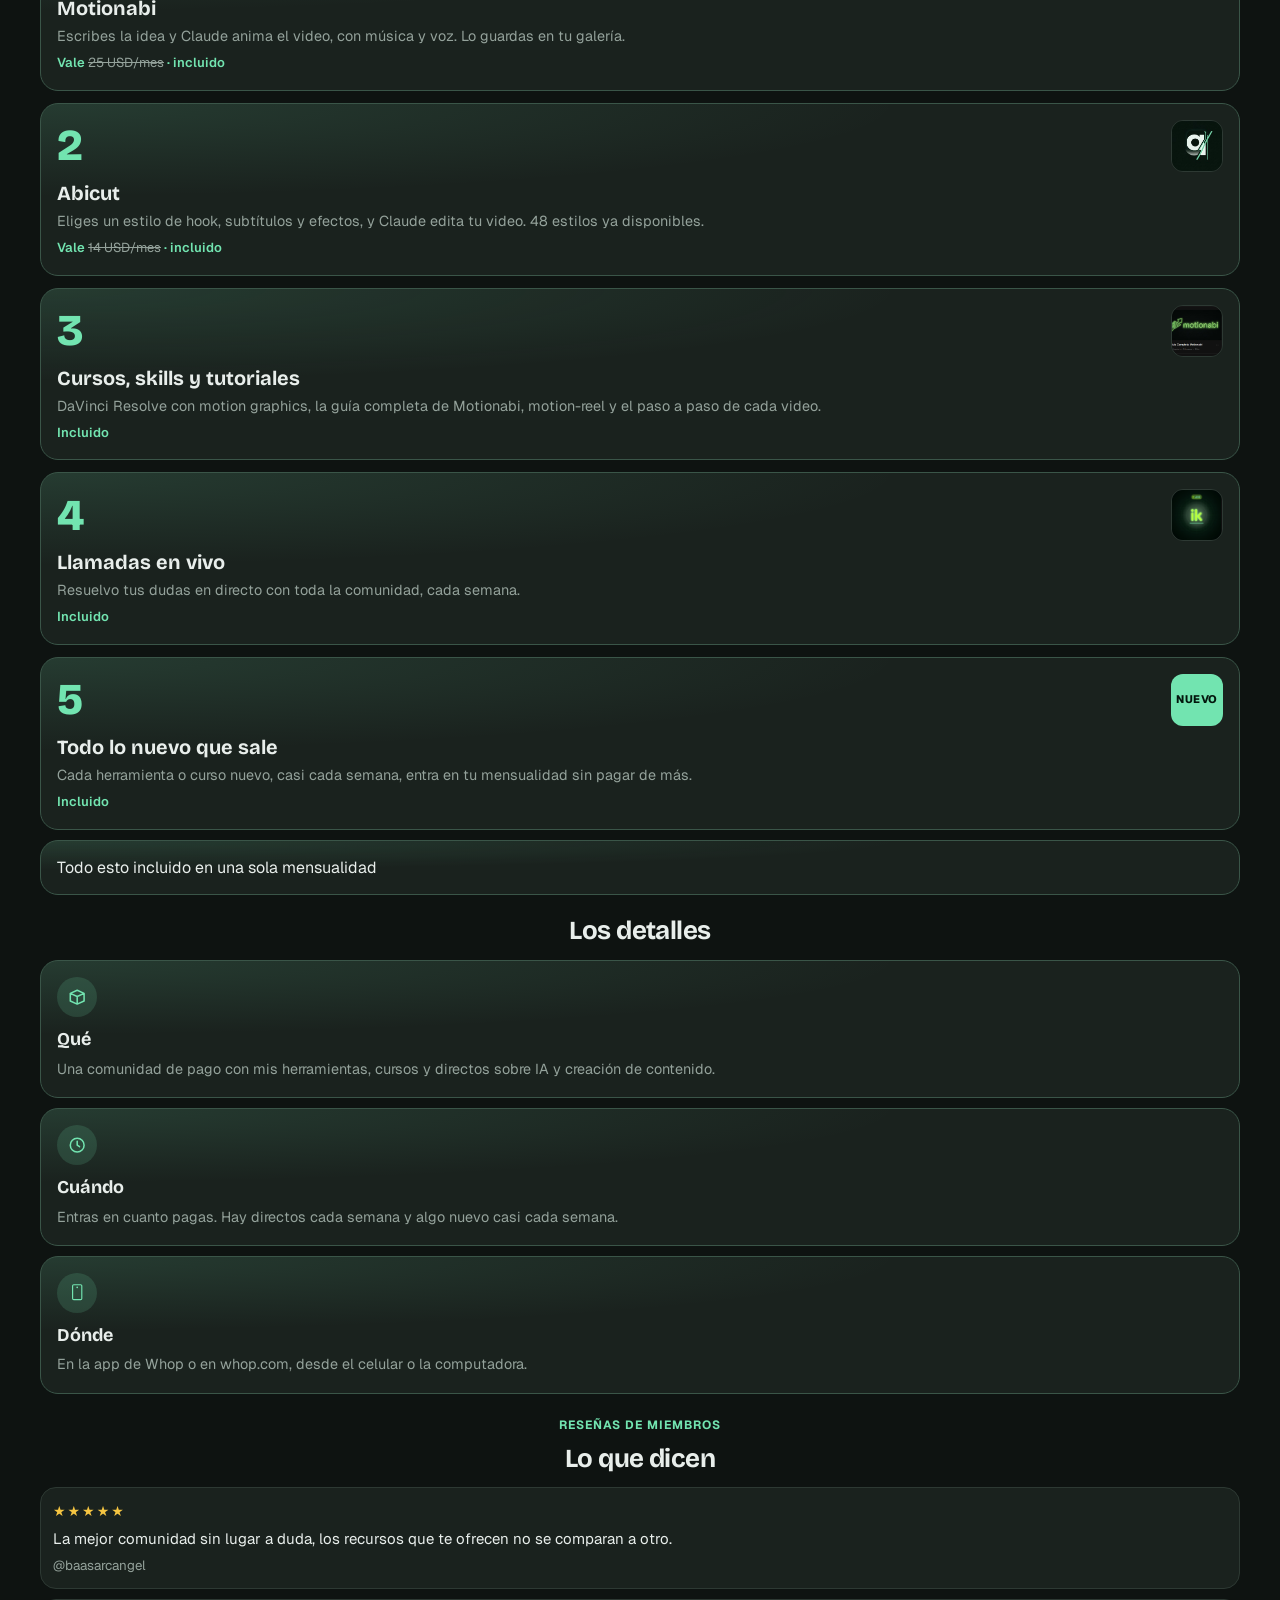
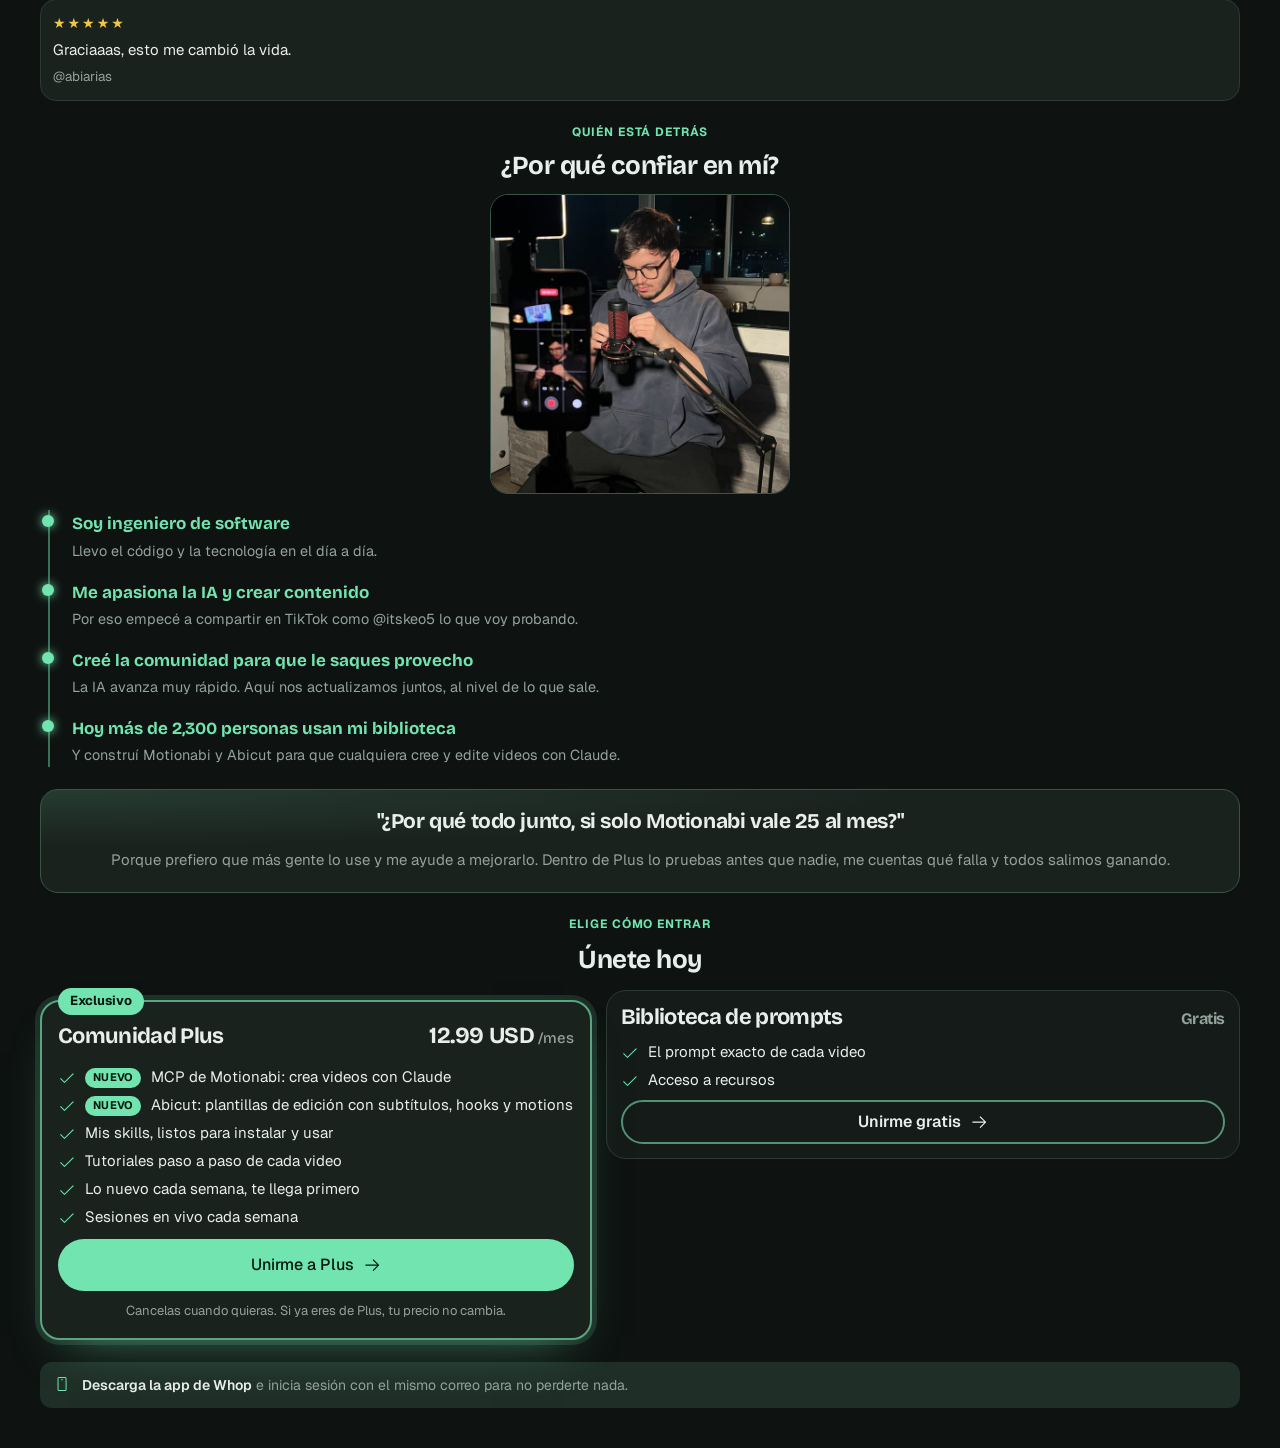
==== commit acb218c7: "Landing: un solo botón arriba directo a Plus; la biblioteca solo al final Co-Authored-By: Claude Opu" ====
--- a/index.html
+++ b/index.html
@@ -770,7 +770,7 @@
     <span class="pill"><span class="punto"></span>Comunidad de IA de @itskeo5</span>
     <h1 class="h1">Crea videos con IA <em>sin saber editar.</em></h1>
     <p class="heroe__lead">Mis herramientas, cursos y directos para sacarle provecho a Claude. Con algo nuevo cada semana.</p>
-    <div class="cta"><a class="btn btn--primario btn--grande" href="#planes">Ver planes <svg class="icon icon--abajo" aria-hidden="true"><use href="#i-derecha"/></svg></a><p class="cta__sub">Comunidad Plus o biblioteca gratis</p></div>
+    <div class="cta"><a class="btn btn--primario btn--grande" href="https://whop.com/checkout/plan_OmPkW5yg4ePGg">Unirme a Plus <svg class="icon" aria-hidden="true"><use href="#i-derecha"/></svg></a><p class="cta__sub">Cancelas cuando quieras</p></div>
     <ul class="quita"><li><svg class="icon"><use href="#i-check"/></svg>Sin saber editar</li><li><svg class="icon"><use href="#i-check"/></svg>Sin experiencia</li></ul>
     <p class="prueba2"><svg class="icon"><use href="#i-gente"/></svg>Más de <b>2,300 personas</b> ya usan mi biblioteca</p>
   </section>
@@ -791,7 +791,7 @@
 </div>
     <div class="total brillo"><span>Todo esto incluido en una sola mensualidad</span></div>
   </section>
-  <div class="cta"><a class="btn btn--primario btn--grande" href="#planes">Ver planes <svg class="icon icon--abajo" aria-hidden="true"><use href="#i-derecha"/></svg></a><p class="cta__sub">Comunidad Plus o biblioteca gratis</p></div>
+  
 
   <section class="bloque">
     <h2 class="h">Los detalles</h2>
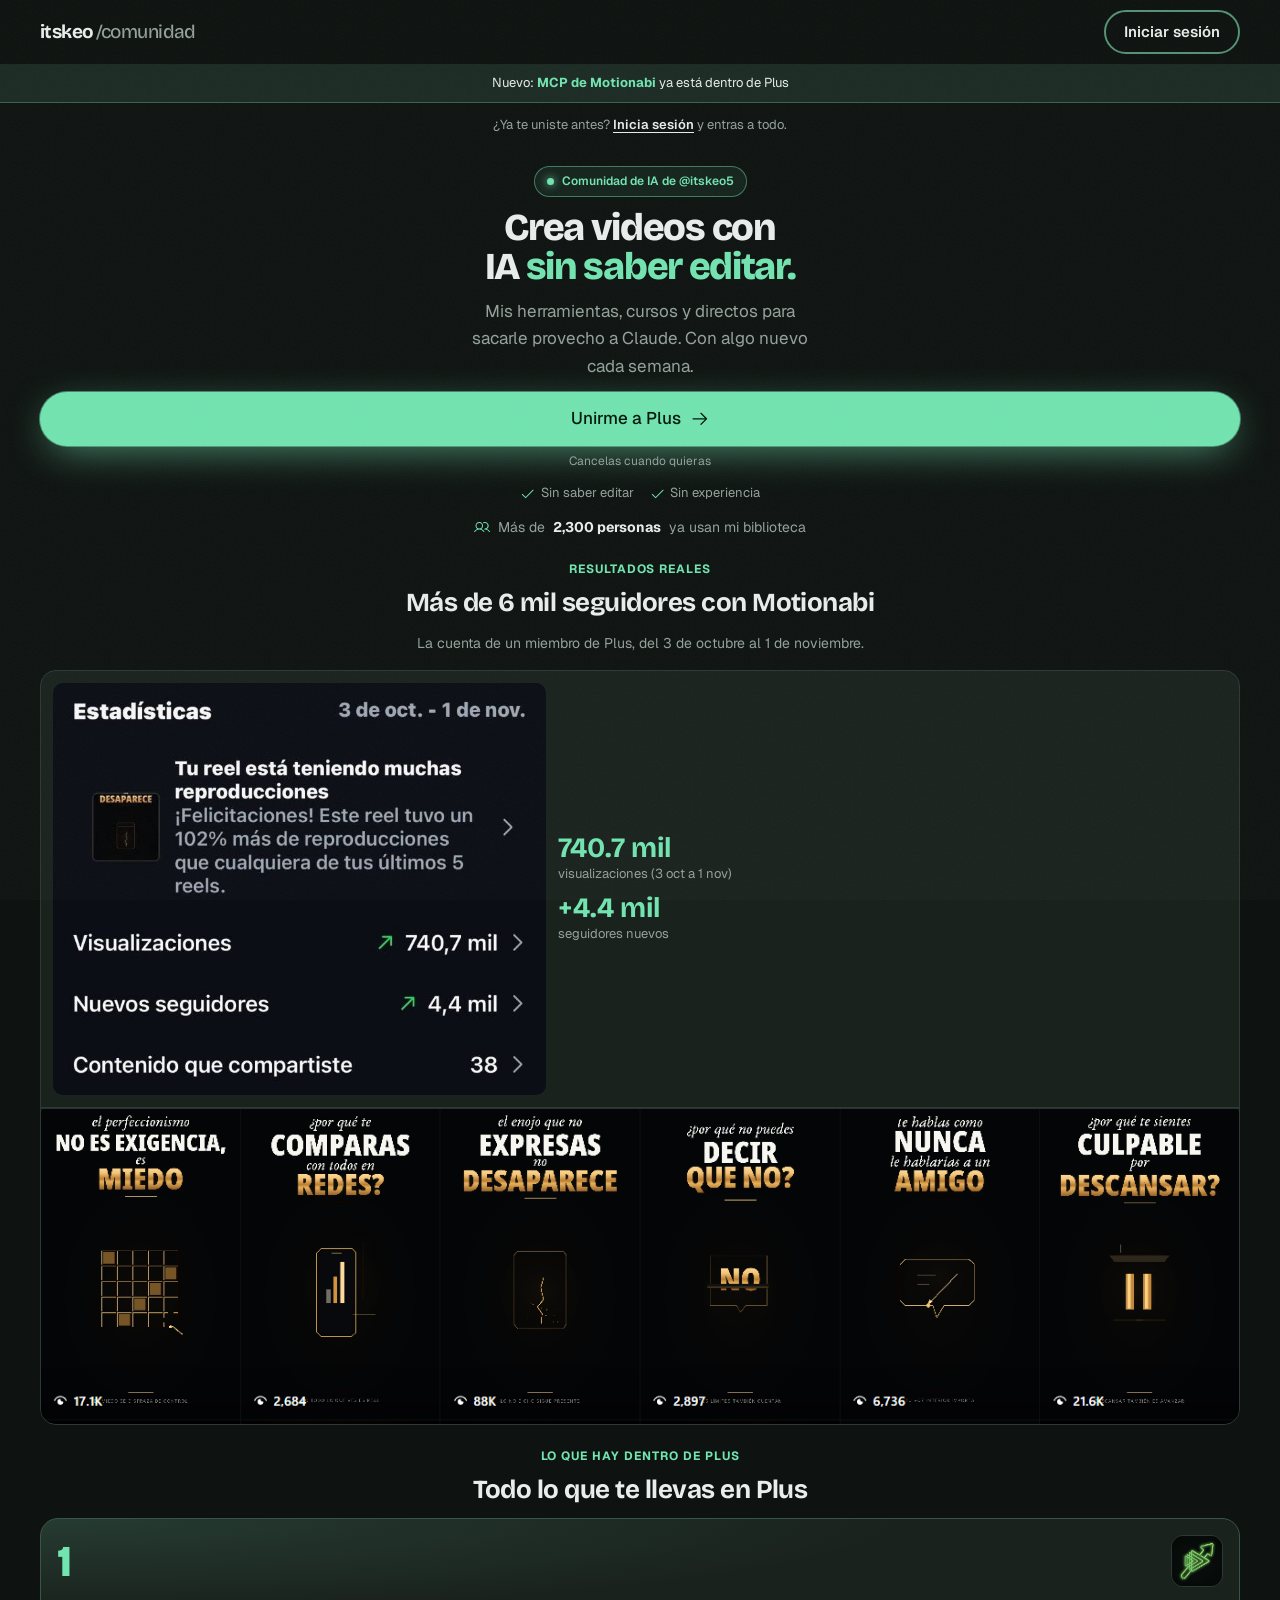
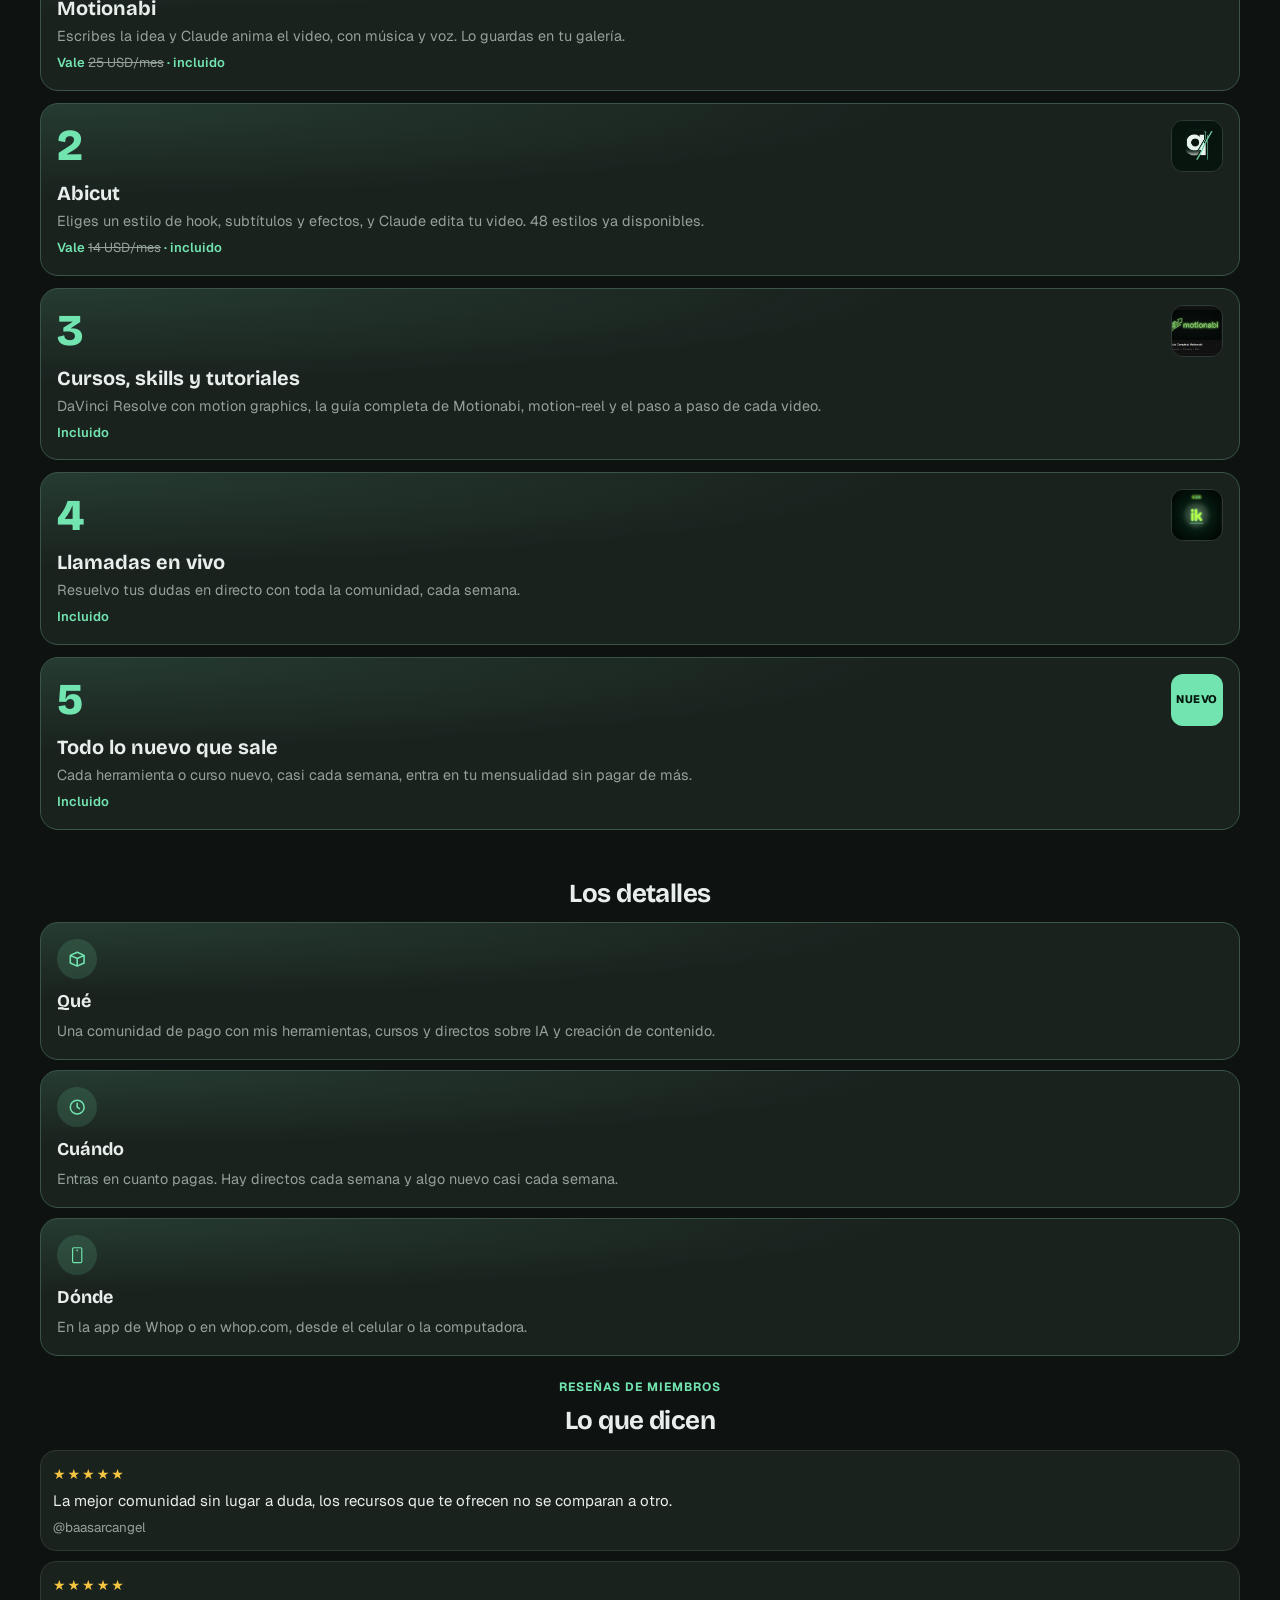
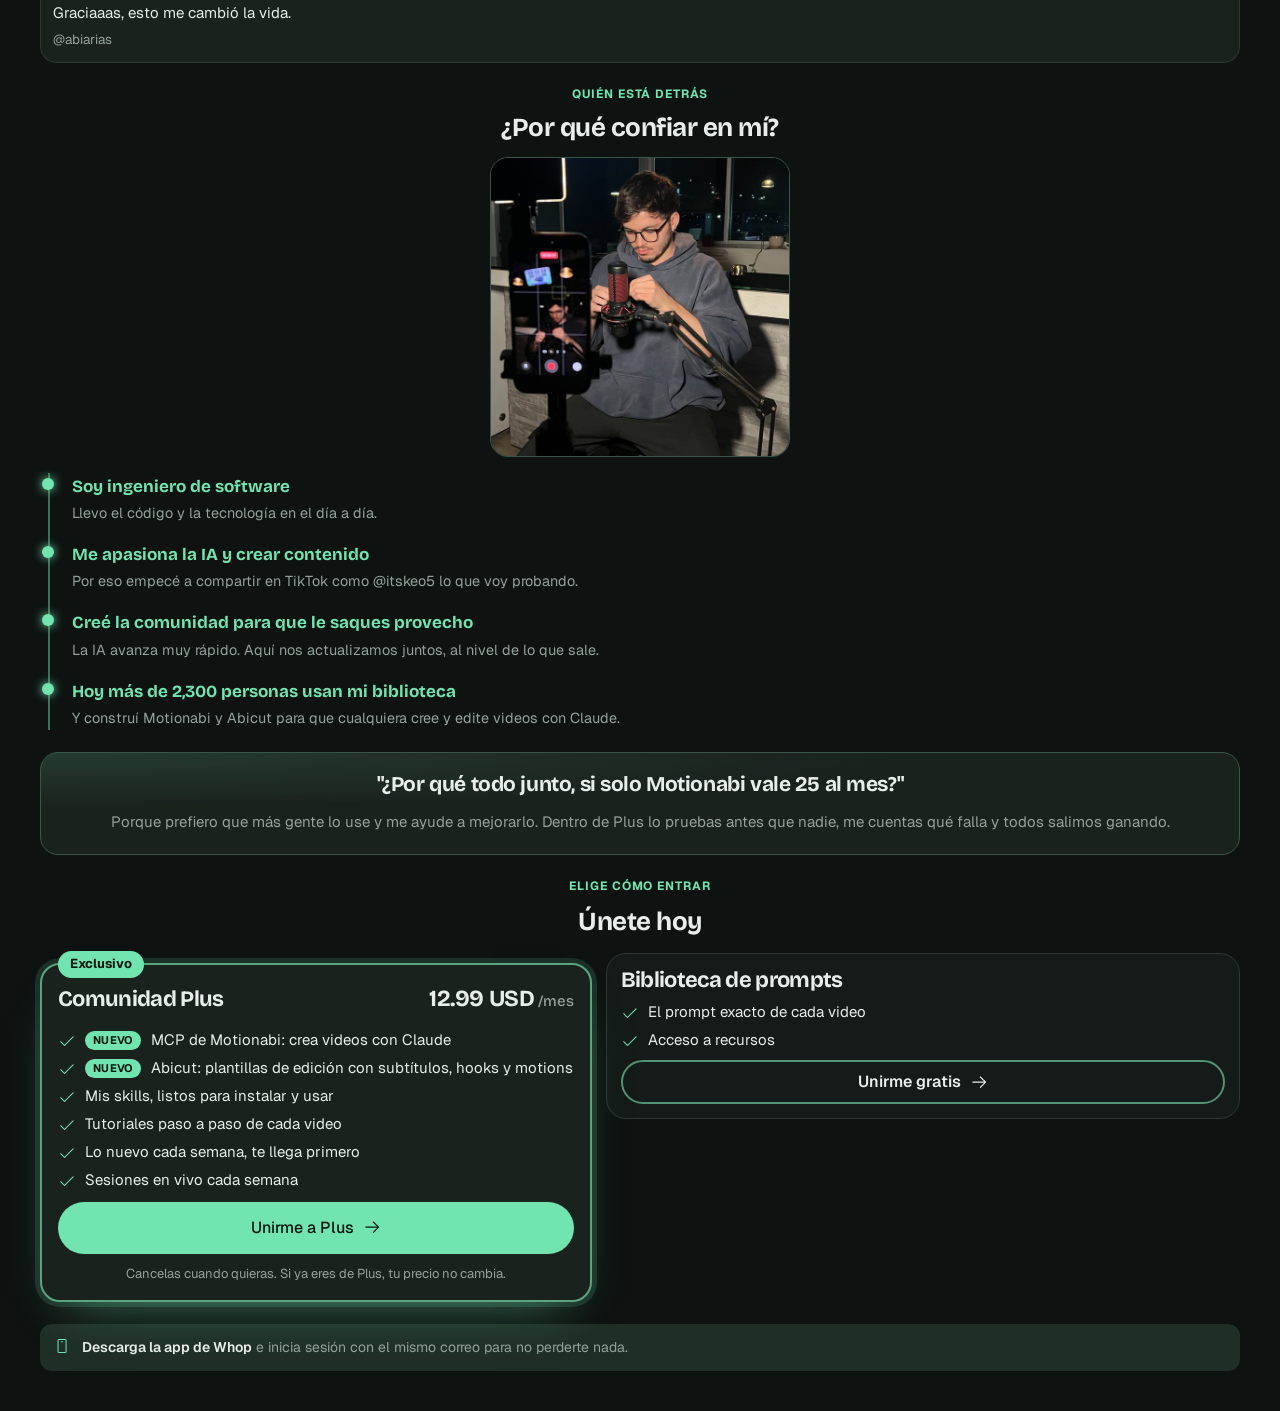
==== commit 42491611: "Landing: quitar total, más aire en Los detalles, sin Gratis en la biblioteca Co-Authored-By: Claude " ====
--- a/index.html
+++ b/index.html
@@ -741,6 +741,7 @@
 .objecion{padding:20px 16px;text-align:center}.objecion .h{font-size:1.3125rem}.objecion p{margin:0;color:var(--muted);font-size:.9375rem}
 .foto{width:100%;height:auto;max-width:300px;justify-self:center;aspect-ratio:1;object-fit:cover;padding:0;margin-bottom:6px}
 .icon--abajo{transform:rotate(90deg)}
+.bloque--aire{margin-top:28px}
 .planes2{scroll-margin-top:12px;display:grid;gap:12px}.planes2 .opciones{display:grid;gap:14px}
 </style>
 </head>
@@ -789,11 +790,11 @@
 <article class="mod brillo"><div class="mod__top"><span class="mod__n">4</span><img src="img/vivo.png" alt="" loading="lazy"></div><h3>Llamadas en vivo</h3><p>Resuelvo tus dudas en directo con toda la comunidad, cada semana.</p><span class="mod__precio">Incluido</span></article>
 <article class="mod brillo"><div class="mod__top"><span class="mod__n">5</span><span class="mod__nuevo">NUEVO</span></div><h3>Todo lo nuevo que sale</h3><p>Cada herramienta o curso nuevo, casi cada semana, entra en tu mensualidad sin pagar de más.</p><span class="mod__precio">Incluido</span></article>
 </div>
-    <div class="total brillo"><span>Todo esto incluido en una sola mensualidad</span></div>
+    
   </section>
   
 
-  <section class="bloque">
+  <section class="bloque bloque--aire">
     <h2 class="h">Los detalles</h2>
     <div class="det">
       <div class="brillo"><span class="ico"><svg class="icon"><use href="#i-caja"/></svg></span><b>Qué</b><p>Una comunidad de pago con mis herramientas, cursos y directos sobre IA y creación de contenido.</p></div>
@@ -846,7 +847,6 @@
       </section><section class="opcion entrar" style="--retraso:0s" aria-labelledby="t-gratis">
         <div class="opcion__fila">
           <h2 id="t-gratis">Biblioteca de prompts</h2>
-          <p class="precio"><strong>Gratis</strong></p>
         </div>
         <ul class="puntos">
           <li><svg class="icon" aria-hidden="true"><use href="#i-check"/></svg>El prompt exacto de cada video</li>
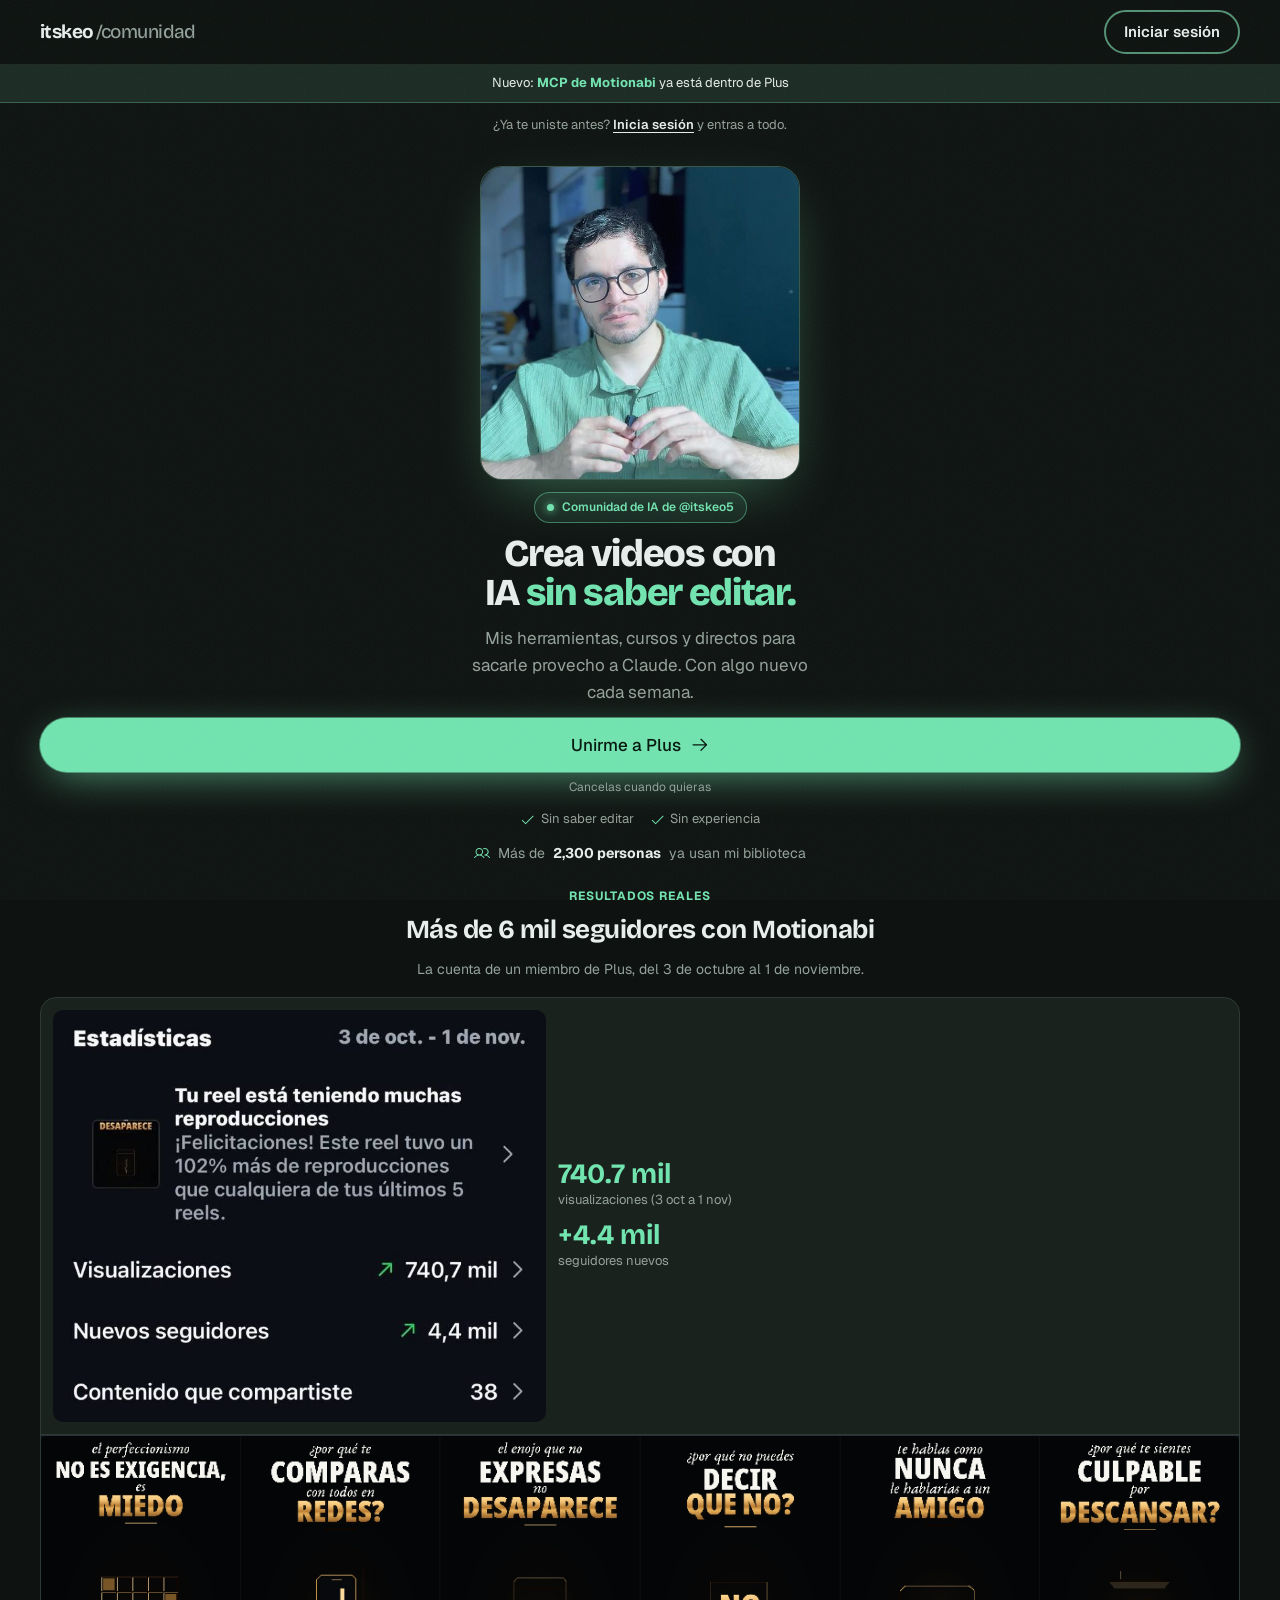
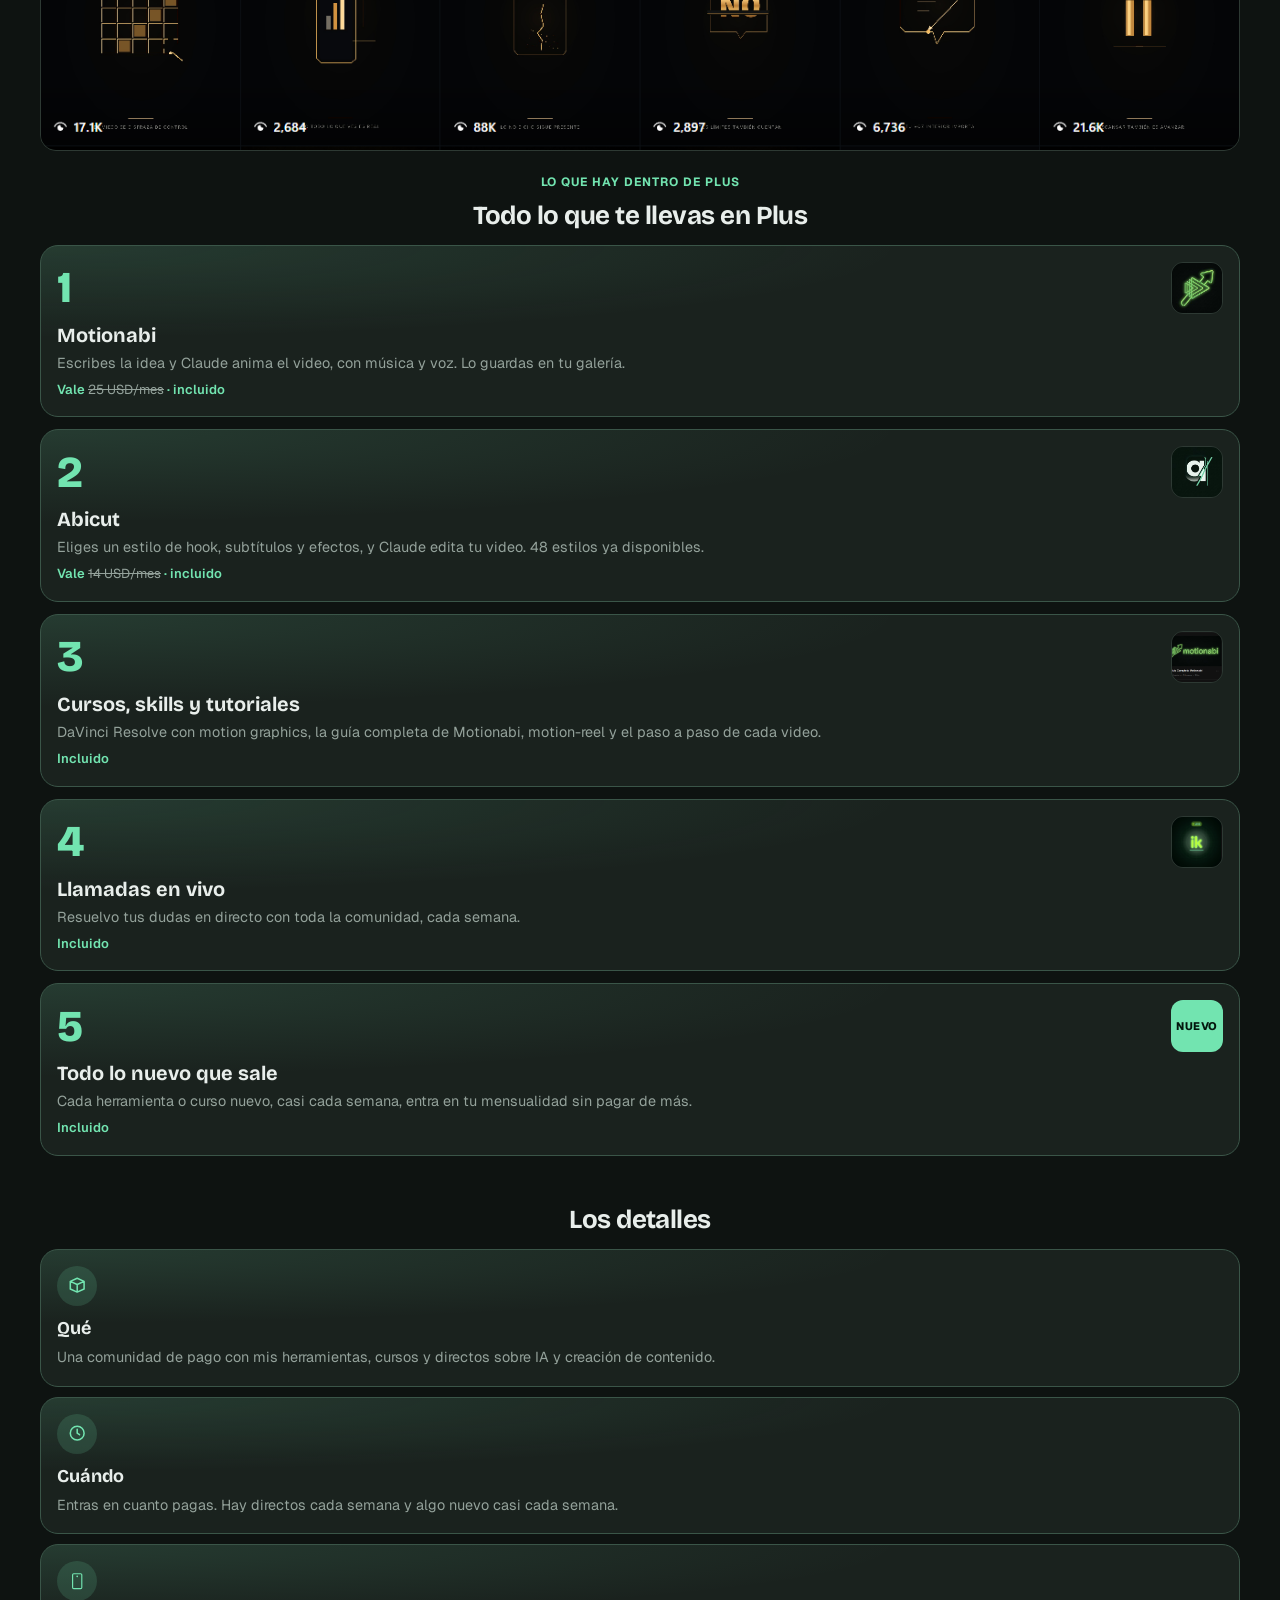
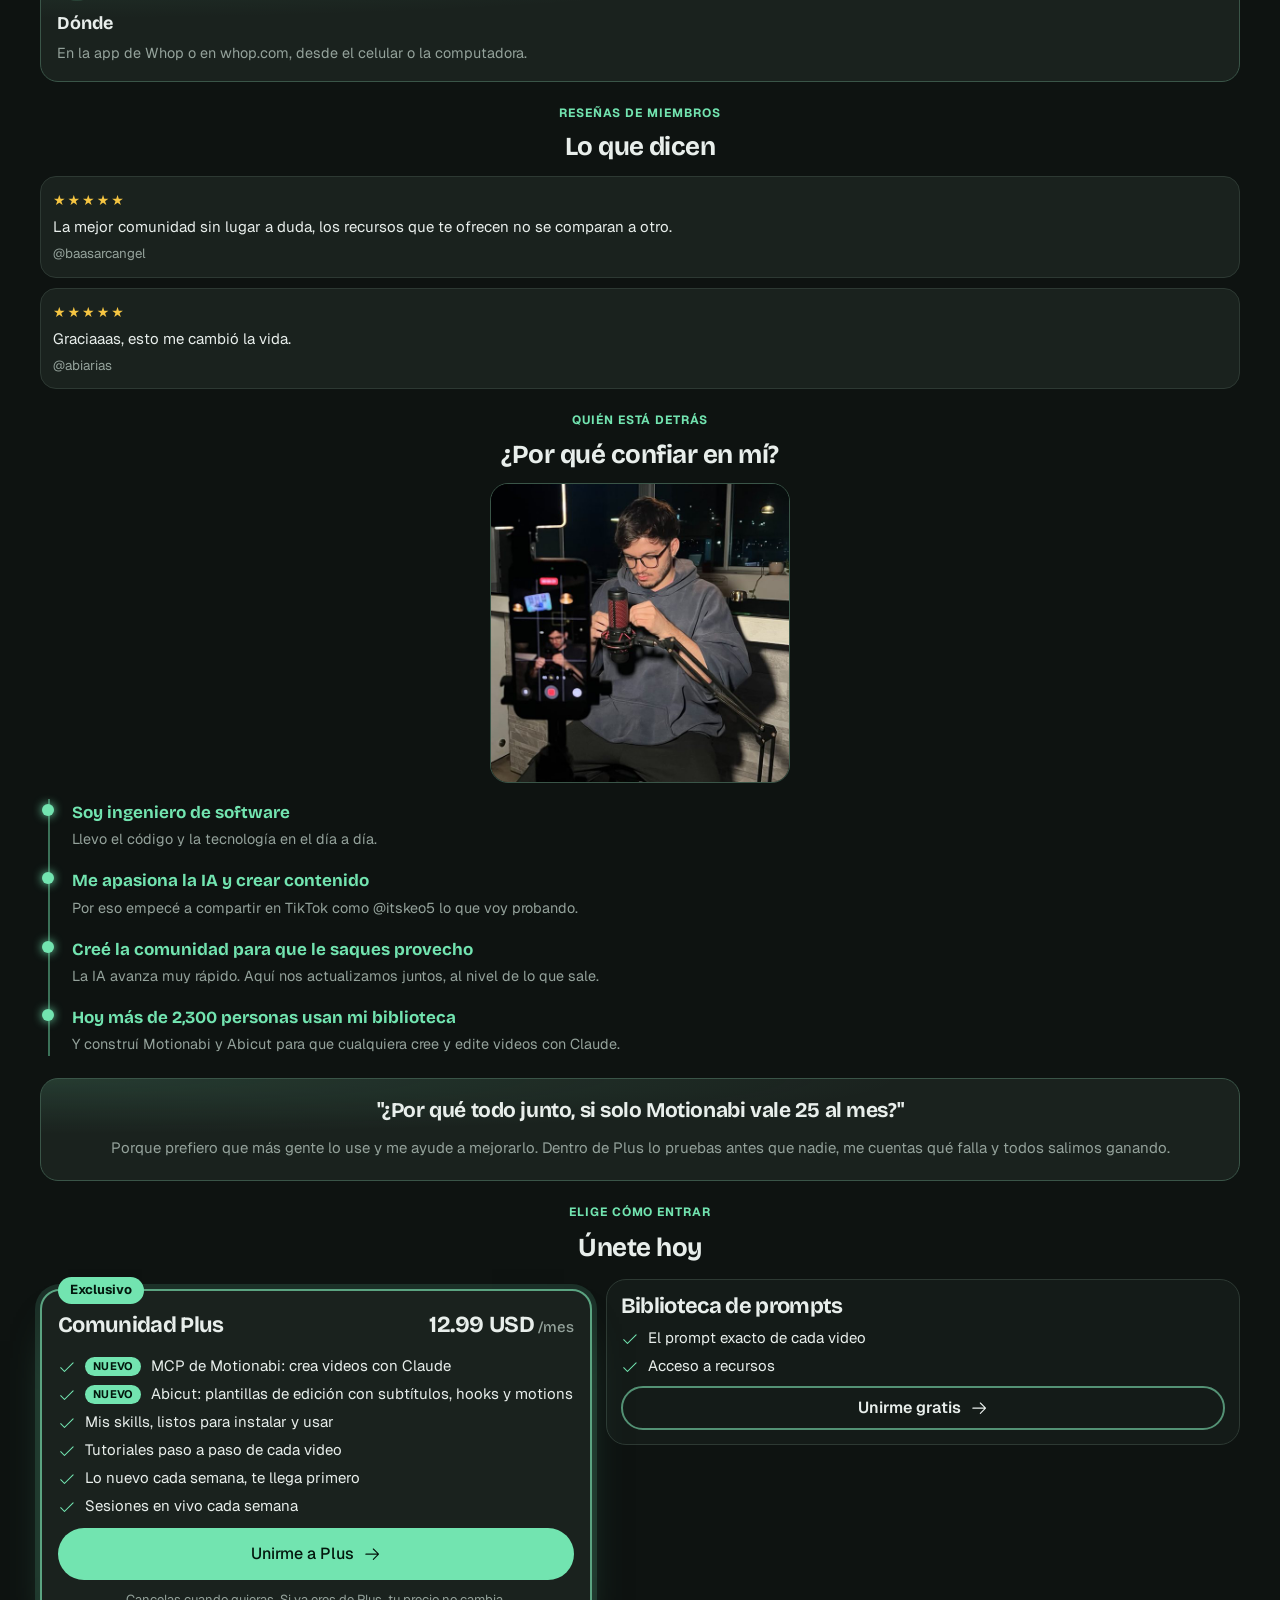
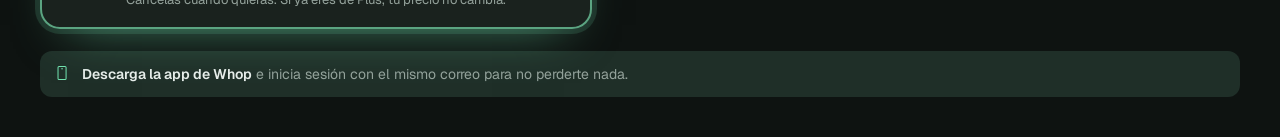
==== commit 264db949: "Landing: foto del creador en el inicio Co-Authored-By: Claude Opus 5.5 <noreply@anthropic.com> Claud" ====
--- a/index.html
+++ b/index.html
@@ -742,6 +742,7 @@
 .foto{width:100%;height:auto;max-width:300px;justify-self:center;aspect-ratio:1;object-fit:cover;padding:0;margin-bottom:6px}
 .icon--abajo{transform:rotate(90deg)}
 .bloque--aire{margin-top:28px}
+.heroe__foto{width:100%;max-width:320px;height:auto;aspect-ratio:560/550;object-fit:cover;padding:0;border-radius:22px;box-shadow:0 20px 60px -20px color-mix(in oklab,var(--accent) 45%,transparent)}
 .planes2{scroll-margin-top:12px;display:grid;gap:12px}.planes2 .opciones{display:grid;gap:14px}
 </style>
 </head>
@@ -768,6 +769,7 @@
   <p class="ya">¿Ya te uniste antes? <a href="https://whop.com/login/?next=/itskeo/">Inicia sesión</a> y entras a todo.</p>
 
   <section class="heroe">
+    <img class="heroe__foto brillo" src="img/keo-heroe.jpg" alt="Keo, creador de la comunidad" width="560" height="550">
     <span class="pill"><span class="punto"></span>Comunidad de IA de @itskeo5</span>
     <h1 class="h1">Crea videos con IA <em>sin saber editar.</em></h1>
     <p class="heroe__lead">Mis herramientas, cursos y directos para sacarle provecho a Claude. Con algo nuevo cada semana.</p>
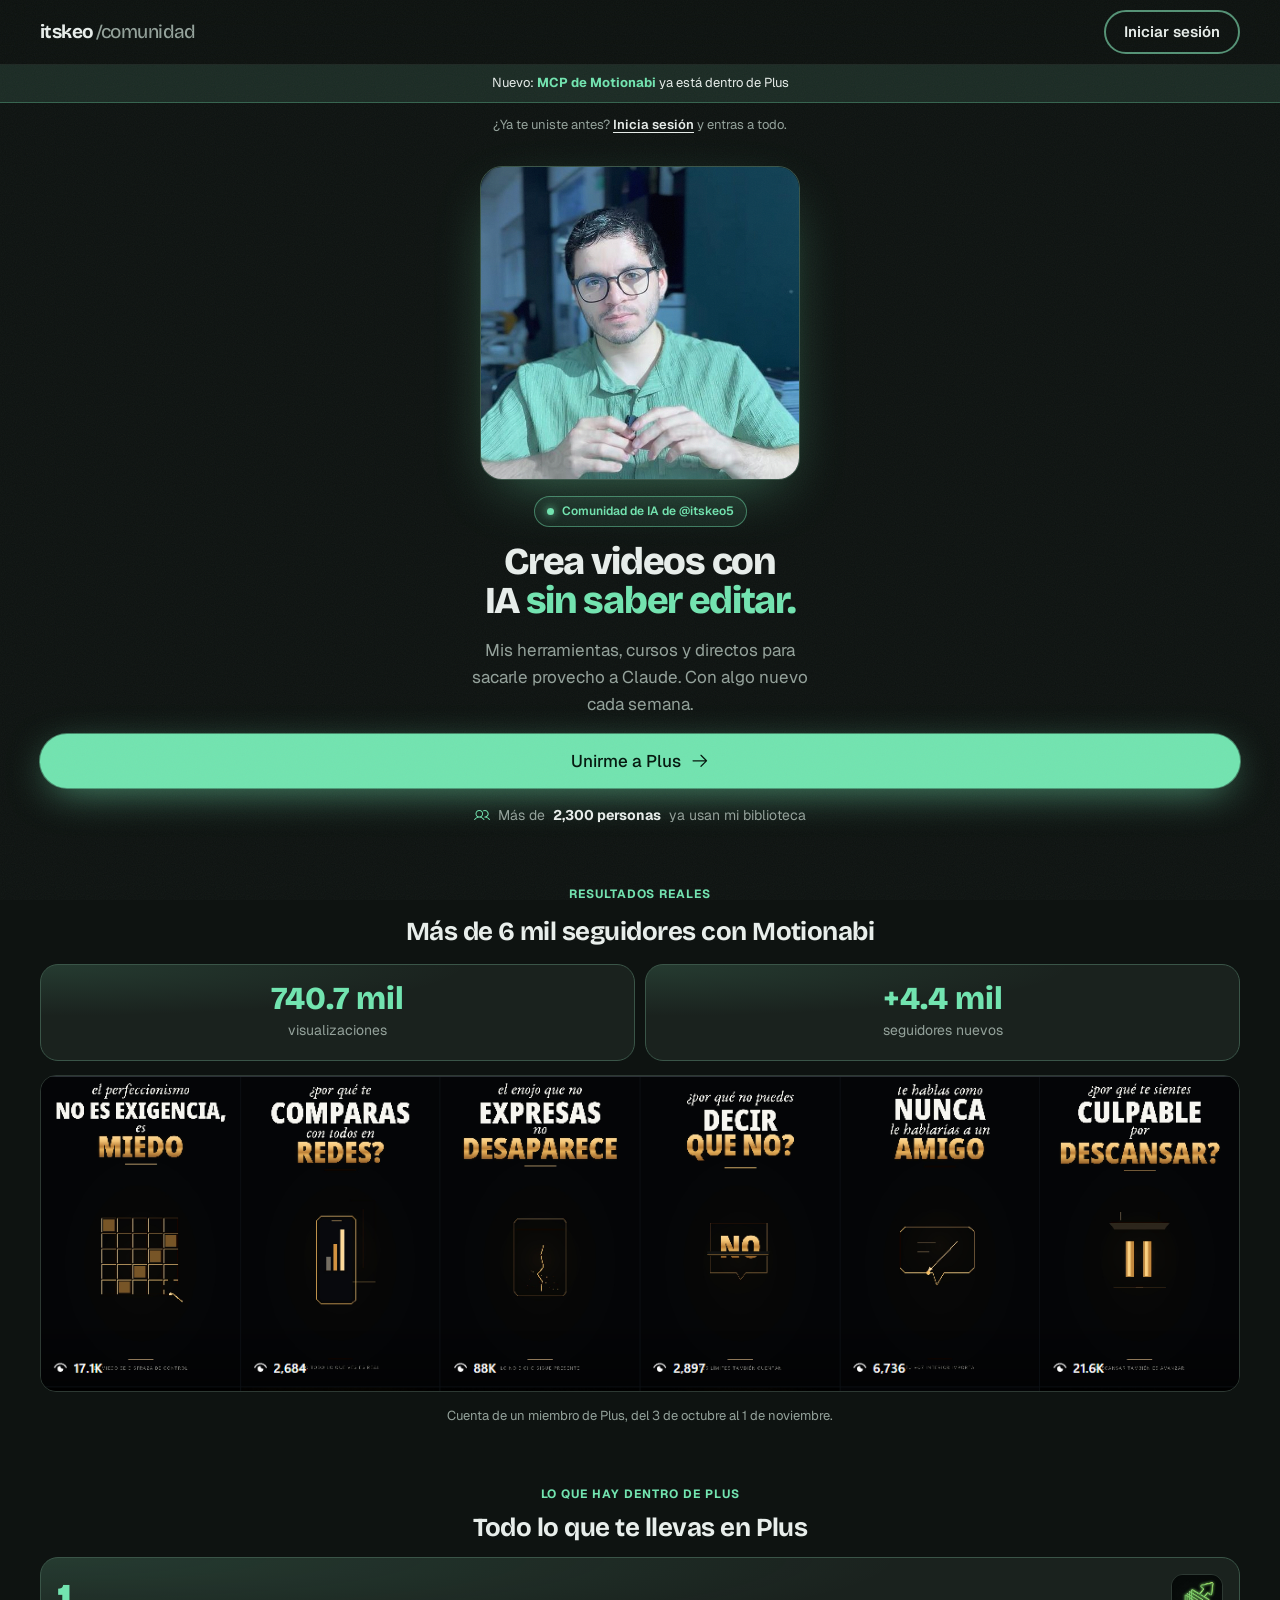
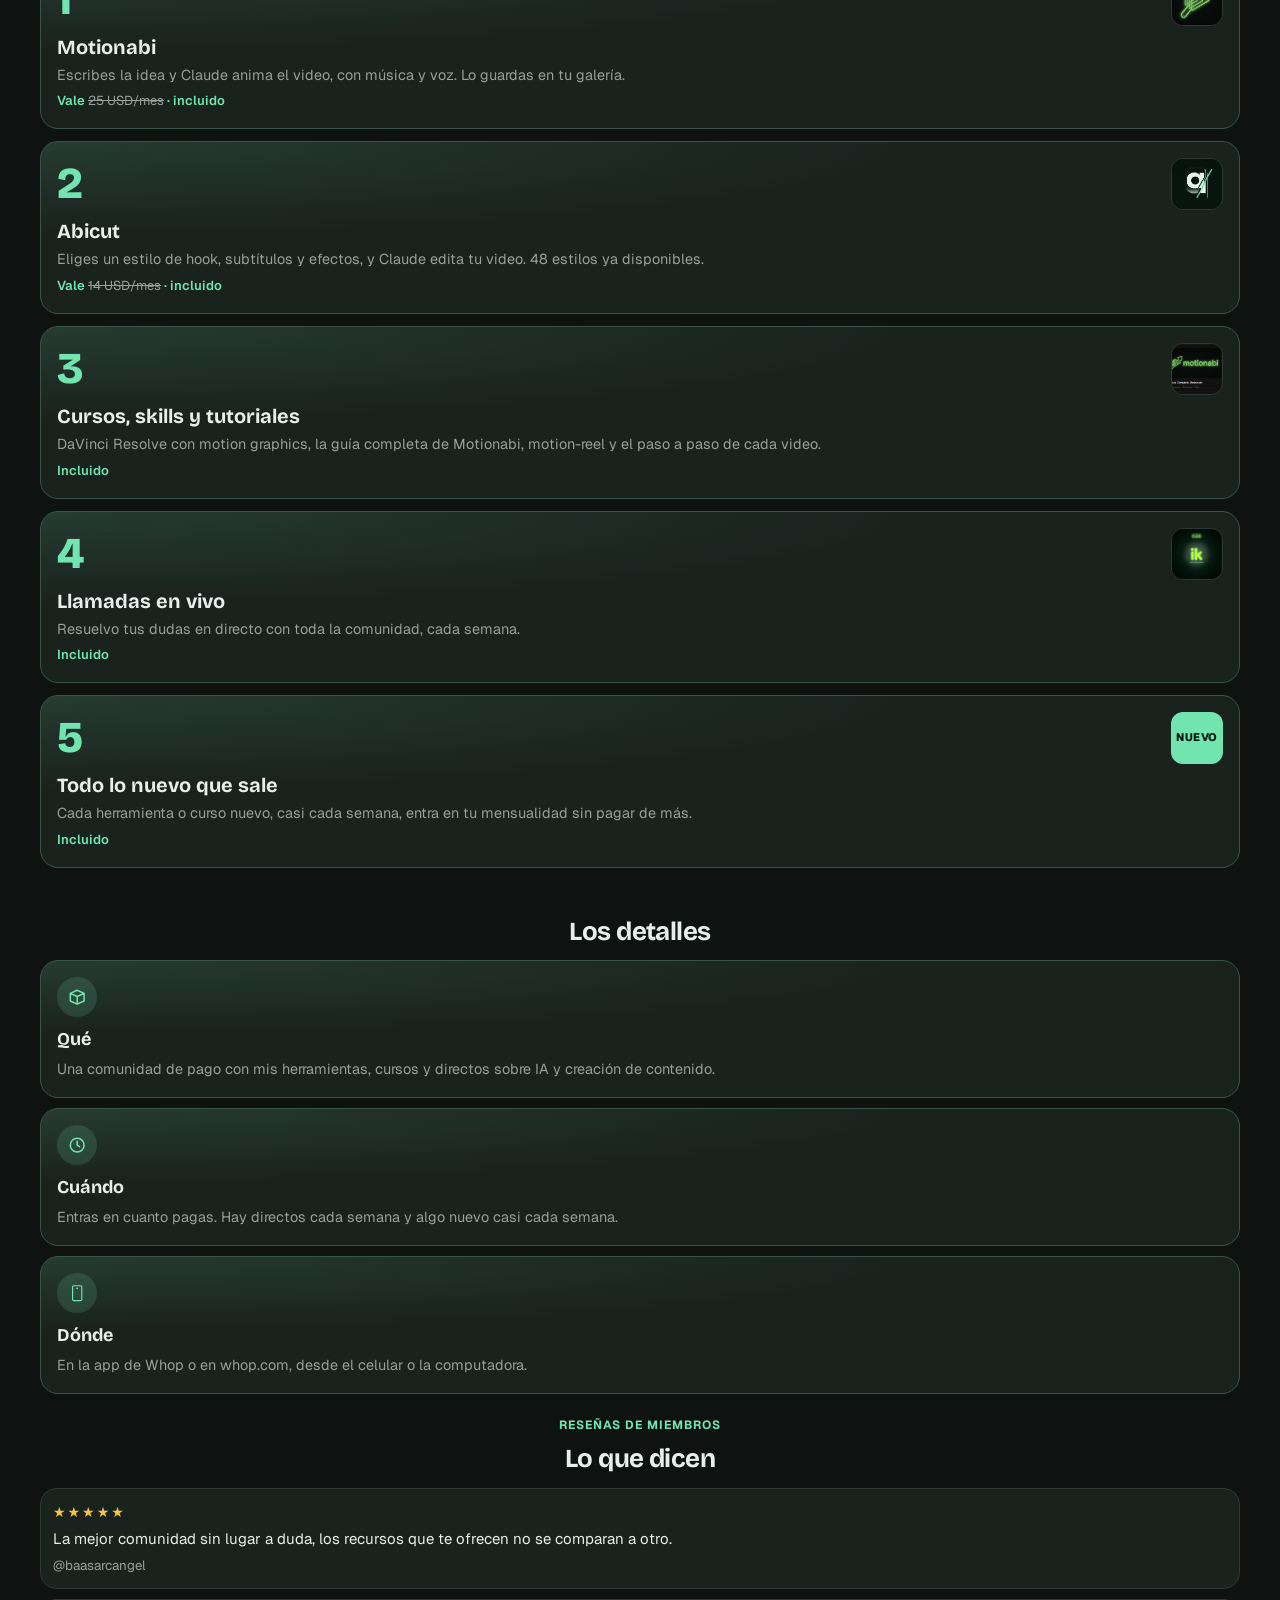
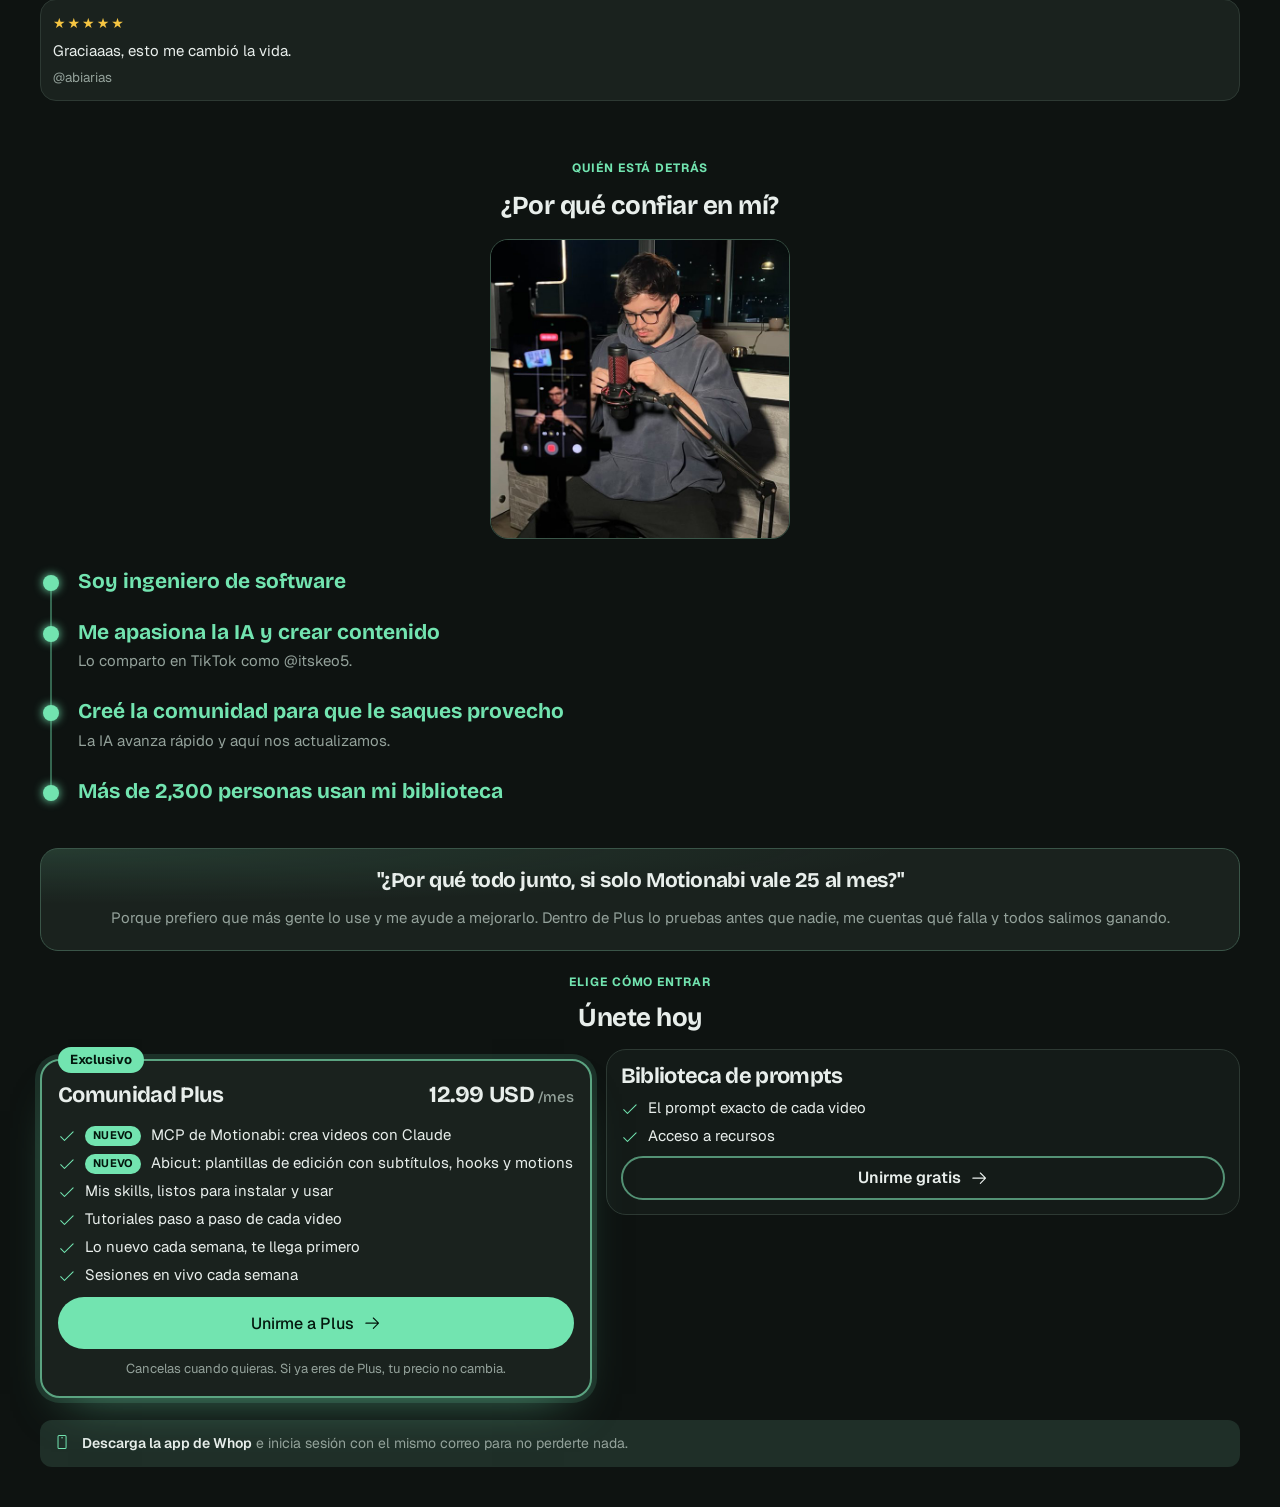
==== commit cf5ba7d4: "Landing: limpieza del inicio, resultados y por qué confiar en mí Co-Authored-By: Claude Opus 5.5 <no" ====
--- a/index.html
+++ b/index.html
@@ -744,6 +744,27 @@
 .bloque--aire{margin-top:28px}
 .heroe__foto{width:100%;max-width:320px;height:auto;aspect-ratio:560/550;object-fit:cover;padding:0;border-radius:22px;box-shadow:0 20px 60px -20px color-mix(in oklab,var(--accent) 45%,transparent)}
 .planes2{scroll-margin-top:12px;display:grid;gap:12px}.planes2 .opciones{display:grid;gap:14px}
+
+.heroe{gap:16px}
+.resultados{margin-top:36px;gap:14px}
+.stats{display:grid;grid-template-columns:1fr 1fr;gap:10px}
+.stats>div{padding:18px 12px;display:grid;gap:4px;text-align:center}
+.stats .n{font-family:var(--display);font-size:2rem;line-height:1;font-weight:800;color:var(--accent)}
+.stats .l{font-size:.875rem;color:var(--muted)}
+.grid-img2{width:100%;border-radius:16px;border:1px solid var(--line)}
+.nota{margin:0;text-align:center;font-size:.8125rem;color:var(--muted)}
+.resultados+.bloque{margin-top:36px}
+.confiar{margin-top:36px;gap:14px}
+.historia{margin:0;text-align:center;font-size:1.0625rem;line-height:1.55;color:var(--text);max-width:34ch;justify-self:center}
+.confiar .stats .n{font-size:1.5rem}
+.confiar+.objecion{margin-top:22px}
+.linea--grande{gap:26px;margin-top:10px;margin-left:12px;padding-left:26px;border-left:0}
+.linea--grande li::after{content:'';position:absolute;left:-28px;top:14px;bottom:-40px;width:2px;background:color-mix(in oklab,var(--accent) 40%,transparent);z-index:0}
+.linea--grande li:last-child::after{display:none}
+.linea--grande li::before{z-index:1}
+.linea--grande li::before{left:-35px;top:6px;width:16px;height:16px}
+.linea--grande b{font-size:1.3125rem;line-height:1.2;display:block}
+.linea--grande p{font-size:.9375rem;margin-top:4px}
 </style>
 </head>
 <body>
@@ -773,14 +794,20 @@
     <span class="pill"><span class="punto"></span>Comunidad de IA de @itskeo5</span>
     <h1 class="h1">Crea videos con IA <em>sin saber editar.</em></h1>
     <p class="heroe__lead">Mis herramientas, cursos y directos para sacarle provecho a Claude. Con algo nuevo cada semana.</p>
-    <div class="cta"><a class="btn btn--primario btn--grande" href="https://whop.com/checkout/plan_OmPkW5yg4ePGg">Unirme a Plus <svg class="icon" aria-hidden="true"><use href="#i-derecha"/></svg></a><p class="cta__sub">Cancelas cuando quieras</p></div>
-    <ul class="quita"><li><svg class="icon"><use href="#i-check"/></svg>Sin saber editar</li><li><svg class="icon"><use href="#i-check"/></svg>Sin experiencia</li></ul>
+    <div class="cta"><a class="btn btn--primario btn--grande" href="https://whop.com/checkout/plan_OmPkW5yg4ePGg">Unirme a Plus <svg class="icon" aria-hidden="true"><use href="#i-derecha"/></svg></a></div>
     <p class="prueba2"><svg class="icon"><use href="#i-gente"/></svg>Más de <b>2,300 personas</b> ya usan mi biblioteca</p>
   </section>
 
-  <section class="bloque"><p class="eyebrow">Resultados reales</p><h2 class="h">Más de 6 mil seguidores con Motionabi</h2><p class="sub c">La cuenta de un miembro de Plus, del 3 de octubre al 1 de noviembre.</p>
-  <div class="card"><div class="res"><img src="img/metricas.png" alt="Estadísticas de Instagram"><div><div class="n">740.7 mil</div><div class="l">visualizaciones (3 oct a 1 nov)</div><div class="n">+4.4 mil</div><div class="l" style="margin:2px 0 0">seguidores nuevos</div></div></div>
-  <img loading="lazy" class="grid-img" src="img/perfil-grid.png" alt="Perfil de Instagram"></div></section>
+  <section class="bloque resultados">
+    <p class="eyebrow">Resultados reales</p>
+    <h2 class="h">Más de 6 mil seguidores con Motionabi</h2>
+    <div class="stats">
+      <div class="brillo"><span class="n">740.7 mil</span><span class="l">visualizaciones</span></div>
+      <div class="brillo"><span class="n">+4.4 mil</span><span class="l">seguidores nuevos</span></div>
+    </div>
+    <img loading="lazy" class="grid-img2" src="img/perfil-grid.png" alt="Reels de la cuenta de un miembro">
+    <p class="nota">Cuenta de un miembro de Plus, del 3 de octubre al 1 de noviembre.</p>
+  </section>
   
 
   <section class="bloque">
@@ -810,15 +837,15 @@
   <div class="card"><div class="st">★★★★★</div><p>Graciaaas, esto me cambió la vida.</p><small>@abiarias</small></div></div></section>
   
 
-  <section class="bloque">
+  <section class="bloque confiar">
     <p class="eyebrow">Quién está detrás</p>
     <h2 class="h">¿Por qué confiar en mí?</h2>
     <img class="foto brillo" src="img/keo.jpg" alt="Keo grabando un video con su micrófono" loading="lazy" width="640" height="640">
-    <ol class="linea">
-      <li><b>Soy ingeniero de software</b><p>Llevo el código y la tecnología en el día a día.</p></li>
-      <li><b>Me apasiona la IA y crear contenido</b><p>Por eso empecé a compartir en TikTok como @itskeo5 lo que voy probando.</p></li>
-      <li><b>Creé la comunidad para que le saques provecho</b><p>La IA avanza muy rápido. Aquí nos actualizamos juntos, al nivel de lo que sale.</p></li>
-      <li><b>Hoy más de 2,300 personas usan mi biblioteca</b><p>Y construí Motionabi y Abicut para que cualquiera cree y edite videos con Claude.</p></li>
+    <ol class="linea linea--grande">
+      <li><b>Soy ingeniero de software</b></li>
+      <li><b>Me apasiona la IA y crear contenido</b><p>Lo comparto en TikTok como @itskeo5.</p></li>
+      <li><b>Creé la comunidad para que le saques provecho</b><p>La IA avanza rápido y aquí nos actualizamos.</p></li>
+      <li><b>Más de 2,300 personas usan mi biblioteca</b></li>
     </ol>
   </section>
 
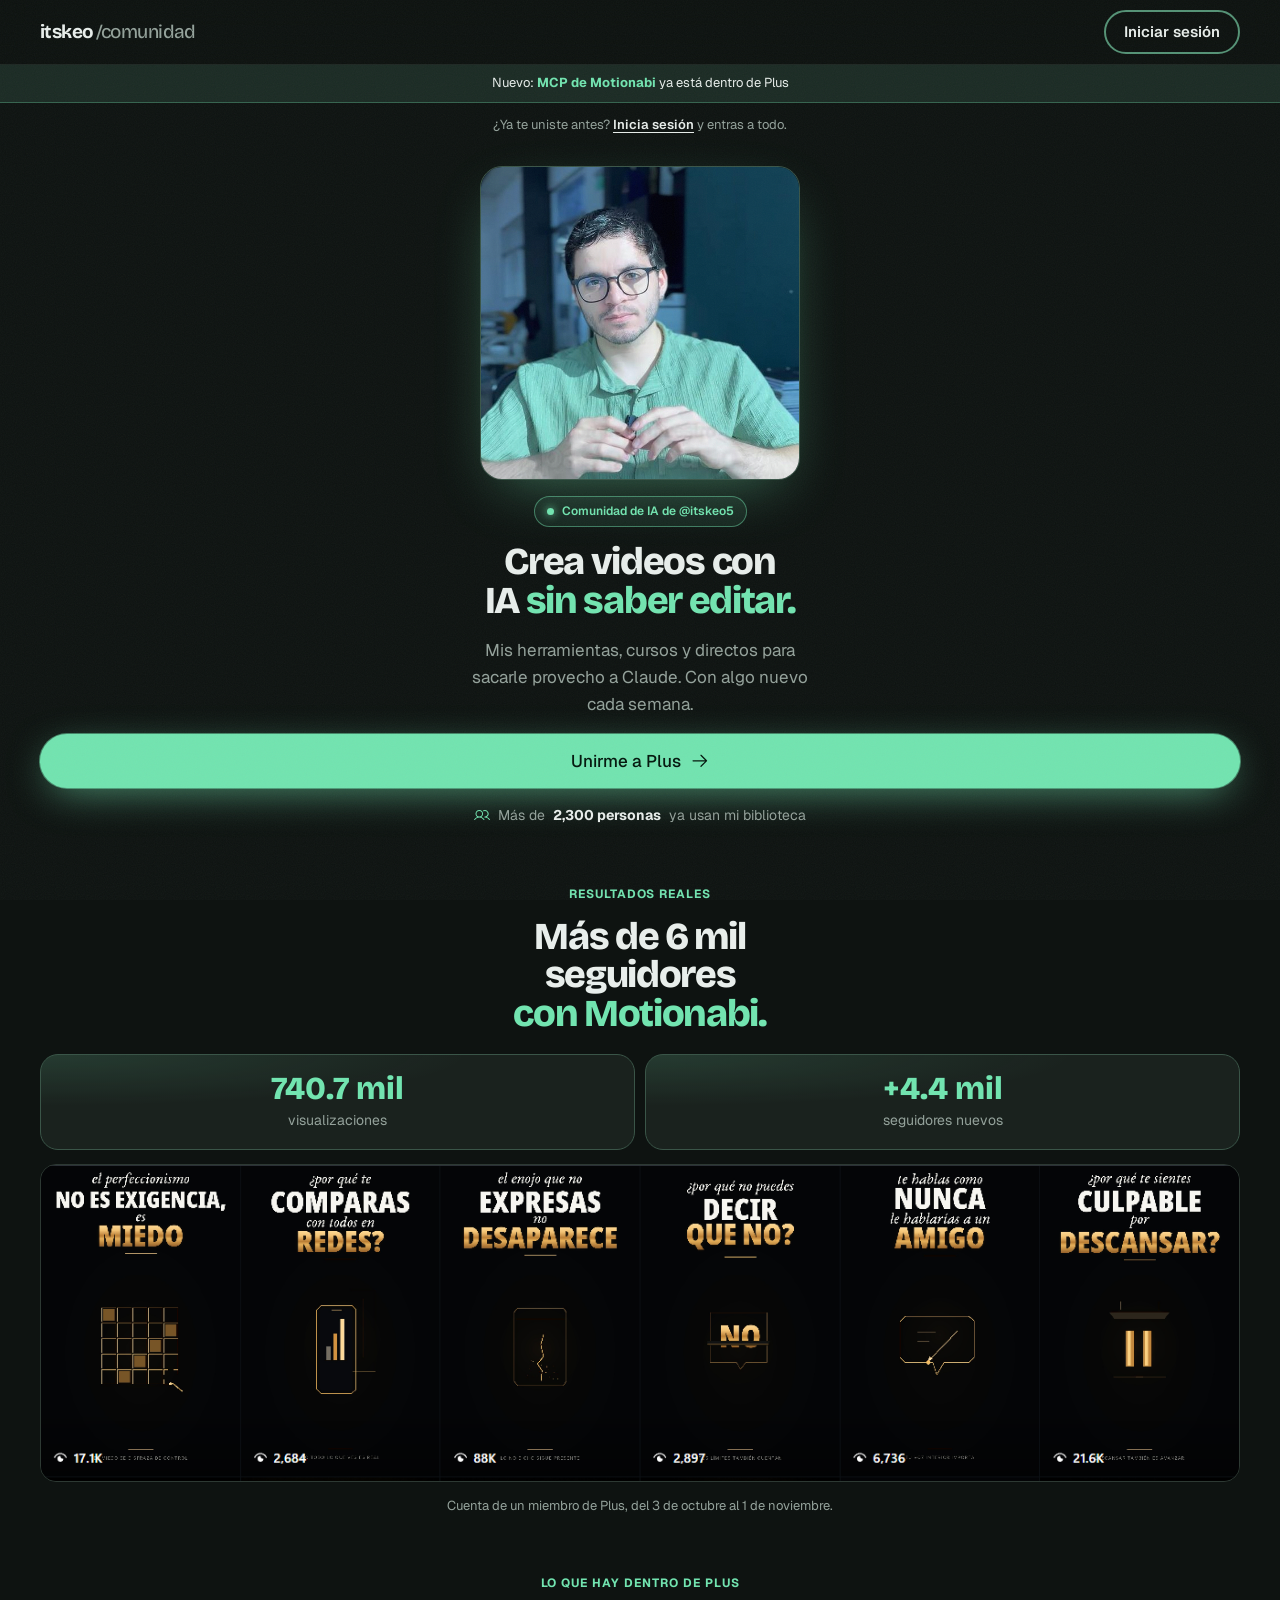
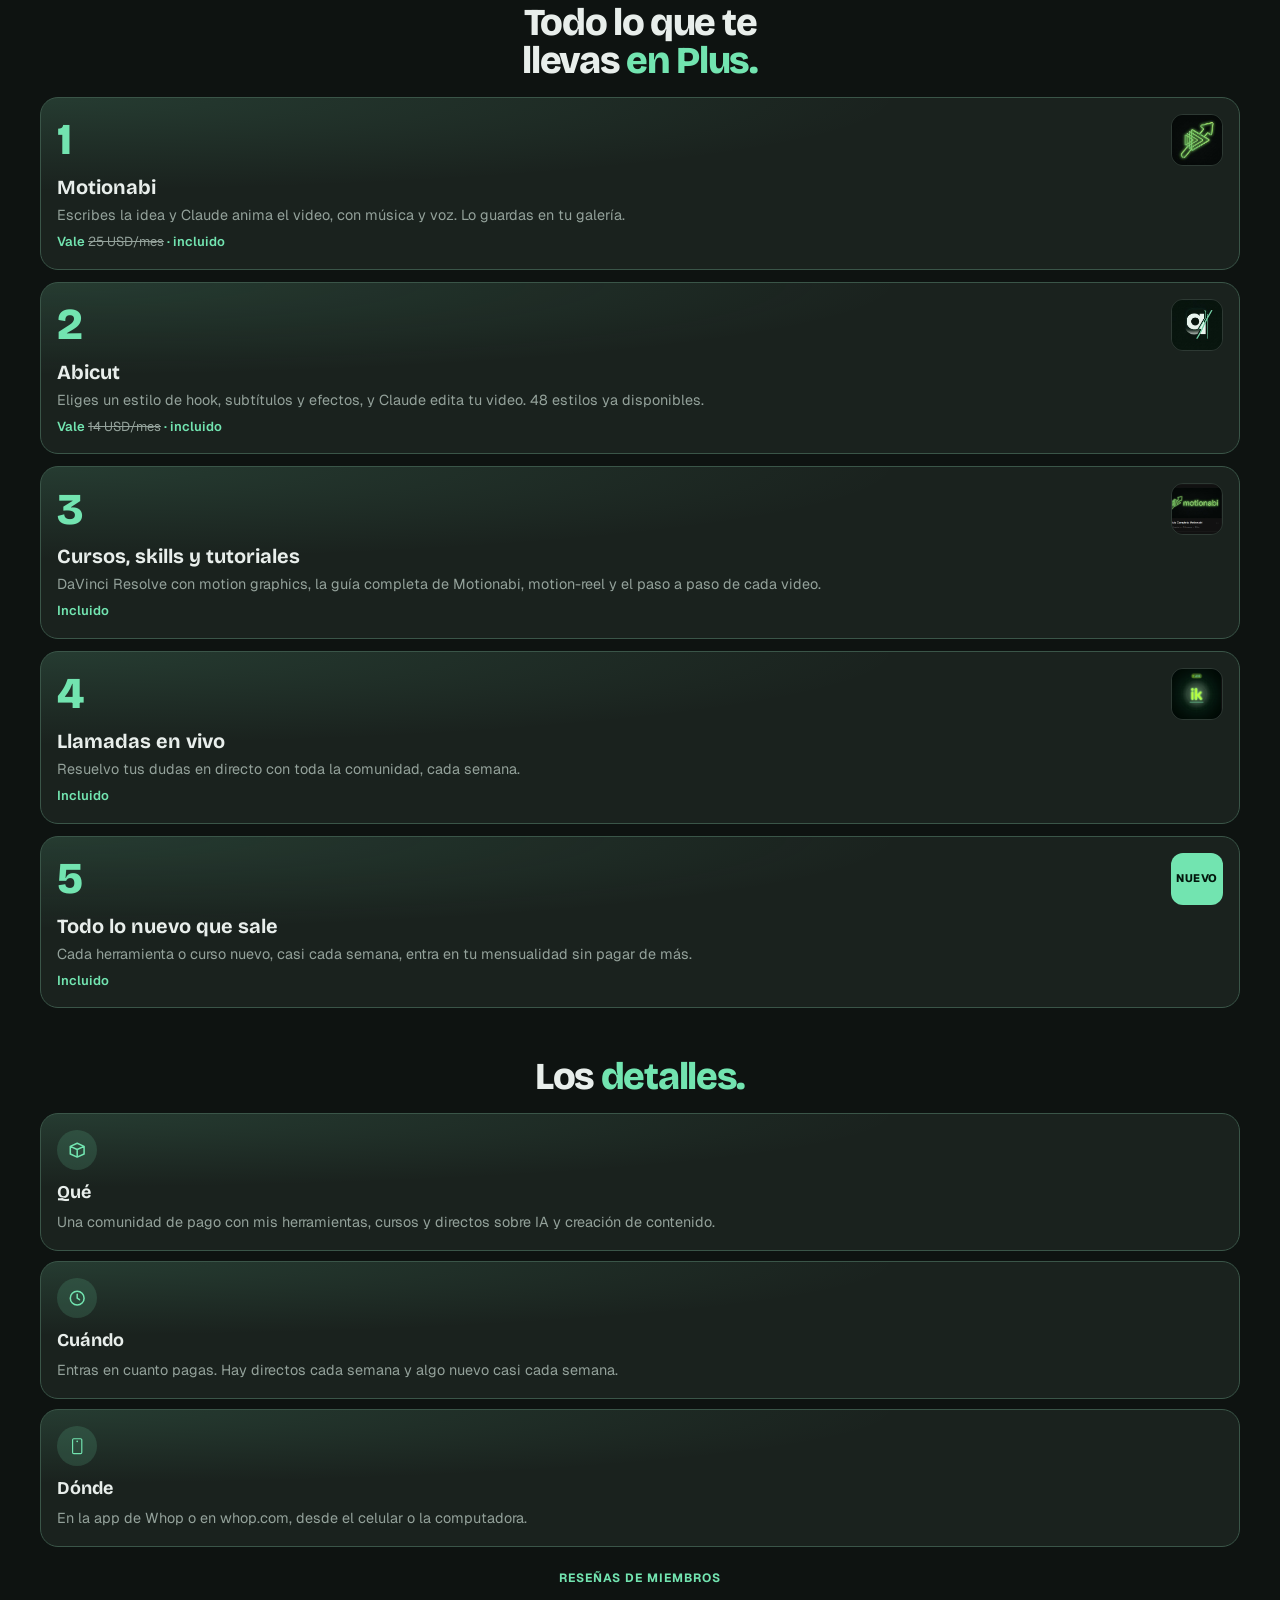
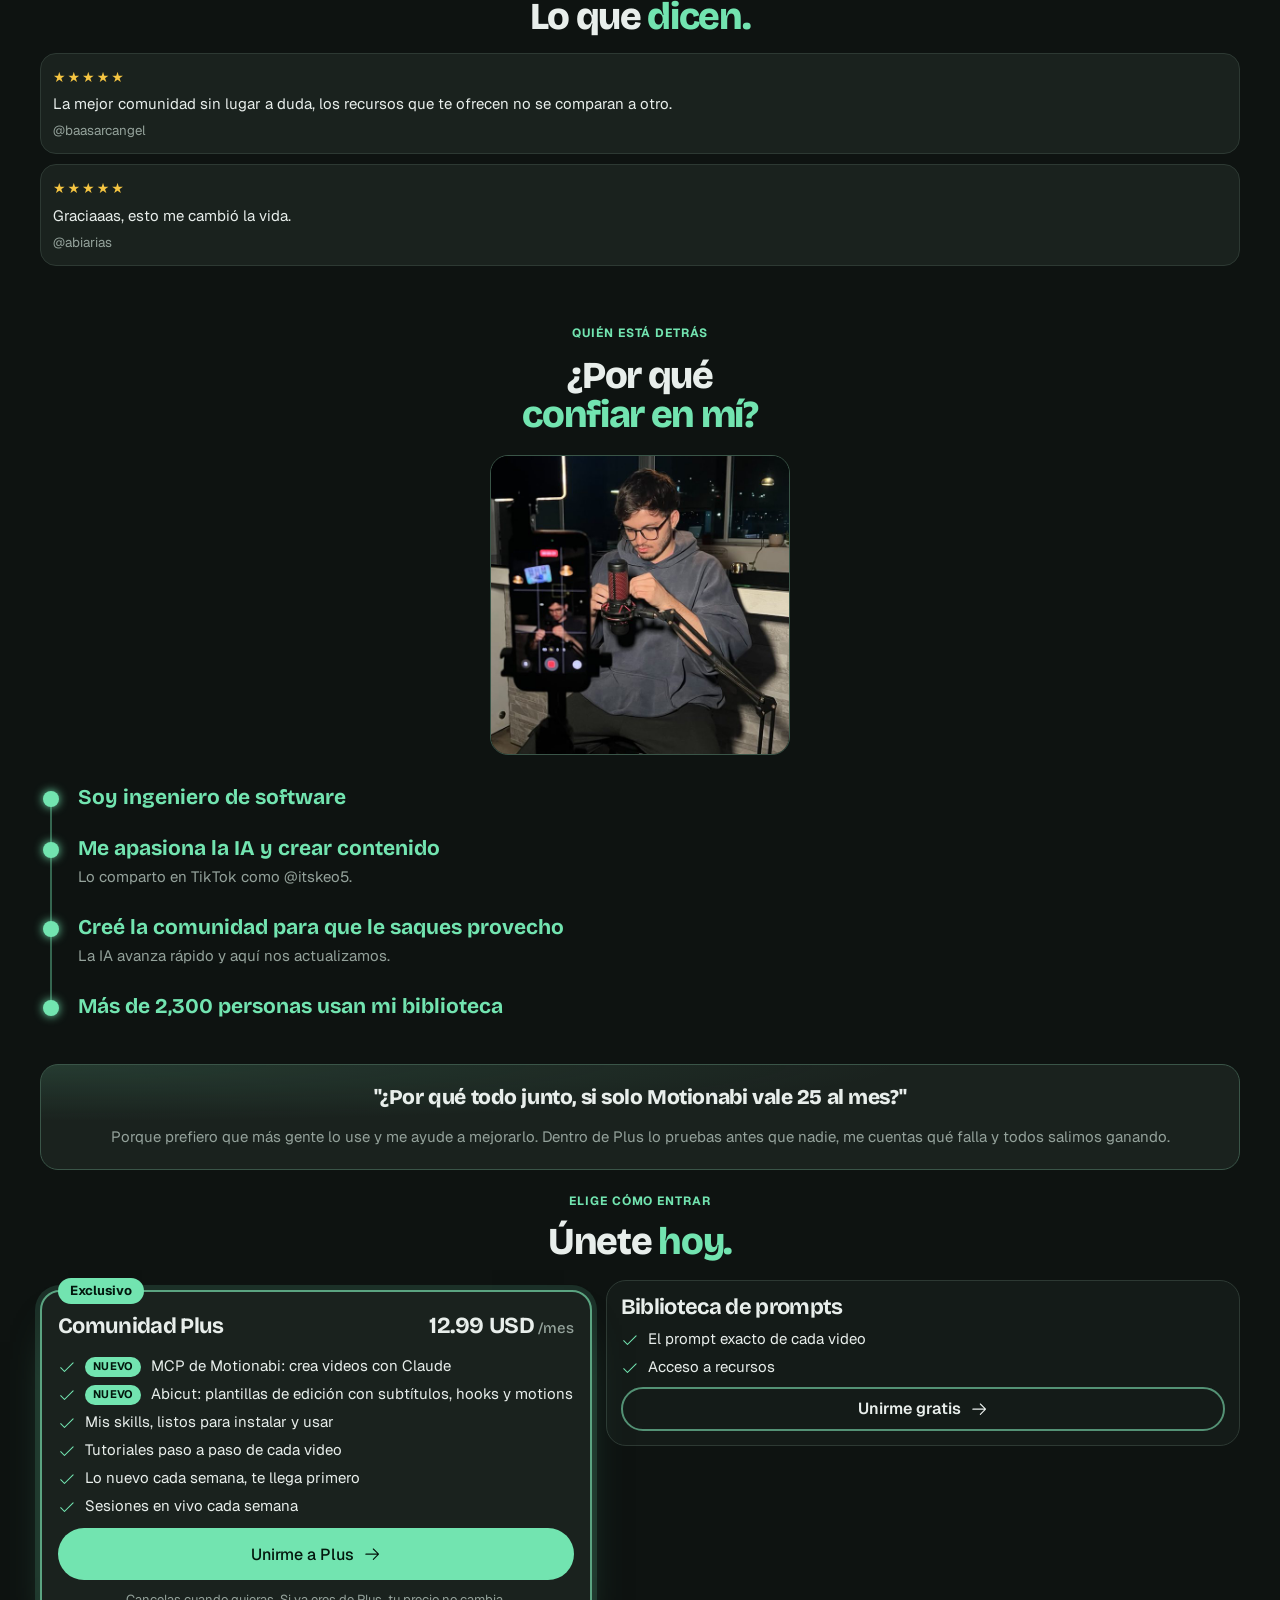
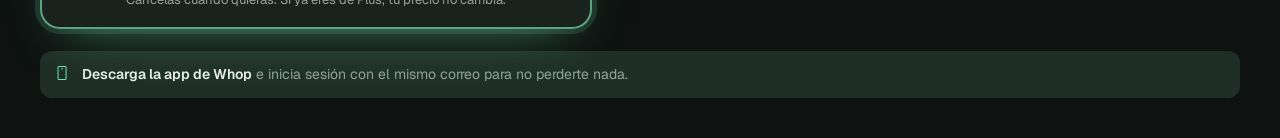
==== commit 4dc83d83: "Landing: títulos de sección con el mismo estilo que el titular Co-Authored-By: Claude Opus 5.5 <nore" ====
--- a/index.html
+++ b/index.html
@@ -765,6 +765,10 @@
 .linea--grande li::before{left:-35px;top:6px;width:16px;height:16px}
 .linea--grande b{font-size:1.3125rem;line-height:1.2;display:block}
 .linea--grande p{font-size:.9375rem;margin-top:4px}
+
+.h{font-family:var(--display);font-size:2.375rem;line-height:1.02;letter-spacing:-.035em;font-weight:800;max-width:14ch;justify-self:center;margin:0 auto 6px}
+.h em{font-style:normal;color:var(--accent)}
+.objecion .h.h--cita{font-size:1.3125rem;line-height:1.15;letter-spacing:-.02em;max-width:none}
 </style>
 </head>
 <body>
@@ -800,7 +804,7 @@
 
   <section class="bloque resultados">
     <p class="eyebrow">Resultados reales</p>
-    <h2 class="h">Más de 6 mil seguidores con Motionabi</h2>
+    <h2 class="h">Más de 6 mil seguidores <em>con Motionabi.</em></h2>
     <div class="stats">
       <div class="brillo"><span class="n">740.7 mil</span><span class="l">visualizaciones</span></div>
       <div class="brillo"><span class="n">+4.4 mil</span><span class="l">seguidores nuevos</span></div>
@@ -812,7 +816,7 @@
 
   <section class="bloque">
     <p class="eyebrow">Lo que hay dentro de Plus</p>
-    <h2 class="h">Todo lo que te llevas en Plus</h2>
+    <h2 class="h">Todo lo que te llevas <em>en Plus.</em></h2>
     <div class="mods"><article class="mod brillo"><div class="mod__top"><span class="mod__n">1</span><img src="img/motionabi-logo.jpg" alt="" loading="lazy"></div><h3>Motionabi</h3><p>Escribes la idea y Claude anima el video, con música y voz. Lo guardas en tu galería.</p><span class="mod__precio">Vale <s>25 USD/mes</s> · incluido</span></article>
 <article class="mod brillo"><div class="mod__top"><span class="mod__n">2</span><img src="img/abicut.jpg" alt="" loading="lazy"></div><h3>Abicut</h3><p>Eliges un estilo de hook, subtítulos y efectos, y Claude edita tu video. 48 estilos ya disponibles.</p><span class="mod__precio">Vale <s>14 USD/mes</s> · incluido</span></article>
 <article class="mod brillo"><div class="mod__top"><span class="mod__n">3</span><img src="img/cursos.png" alt="" loading="lazy"></div><h3>Cursos, skills y tutoriales</h3><p>DaVinci Resolve con motion graphics, la guía completa de Motionabi, motion-reel y el paso a paso de cada video.</p><span class="mod__precio">Incluido</span></article>
@@ -824,7 +828,7 @@
   
 
   <section class="bloque bloque--aire">
-    <h2 class="h">Los detalles</h2>
+    <h2 class="h">Los <em>detalles.</em></h2>
     <div class="det">
       <div class="brillo"><span class="ico"><svg class="icon"><use href="#i-caja"/></svg></span><b>Qué</b><p>Una comunidad de pago con mis herramientas, cursos y directos sobre IA y creación de contenido.</p></div>
       <div class="brillo"><span class="ico"><svg class="icon"><use href="#i-reloj"/></svg></span><b>Cuándo</b><p>Entras en cuanto pagas. Hay directos cada semana y algo nuevo casi cada semana.</p></div>
@@ -832,14 +836,14 @@
     </div>
   </section>
 
-  <section class="bloque"><p class="eyebrow">Reseñas de miembros</p><h2 class="h">Lo que dicen</h2><div class="rev">
+  <section class="bloque"><p class="eyebrow">Reseñas de miembros</p><h2 class="h">Lo que <em>dicen.</em></h2><div class="rev">
   <div class="card"><div class="st">★★★★★</div><p>La mejor comunidad sin lugar a duda, los recursos que te ofrecen no se comparan a otro.</p><small>@baasarcangel</small></div>
   <div class="card"><div class="st">★★★★★</div><p>Graciaaas, esto me cambió la vida.</p><small>@abiarias</small></div></div></section>
   
 
   <section class="bloque confiar">
     <p class="eyebrow">Quién está detrás</p>
-    <h2 class="h">¿Por qué confiar en mí?</h2>
+    <h2 class="h">¿Por qué <em>confiar en mí?</em></h2>
     <img class="foto brillo" src="img/keo.jpg" alt="Keo grabando un video con su micrófono" loading="lazy" width="640" height="640">
     <ol class="linea linea--grande">
       <li><b>Soy ingeniero de software</b></li>
@@ -850,13 +854,13 @@
   </section>
 
   <section class="bloque objecion brillo">
-    <h2 class="h">"¿Por qué todo junto, si solo Motionabi vale 25 al mes?"</h2>
+    <h2 class="h h--cita">"¿Por qué todo junto, si solo Motionabi vale 25 al mes?"</h2>
     <p>Porque prefiero que más gente lo use y me ayude a mejorarlo. Dentro de Plus lo pruebas antes que nadie, me cuentas qué falla y todos salimos ganando.</p>
   </section>
 
   <section class="planes2" id="planes">
     <p class="eyebrow">Elige cómo entrar</p>
-    <h2 class="h">Únete hoy</h2>
+    <h2 class="h">Únete <em>hoy.</em></h2>
     <div class="opciones"><section class="opcion opcion--plus entrar" style="--retraso:0s" aria-labelledby="t-plus">
         <span class="chip chip--borde">Exclusivo</span>
         <div class="opcion__fila">
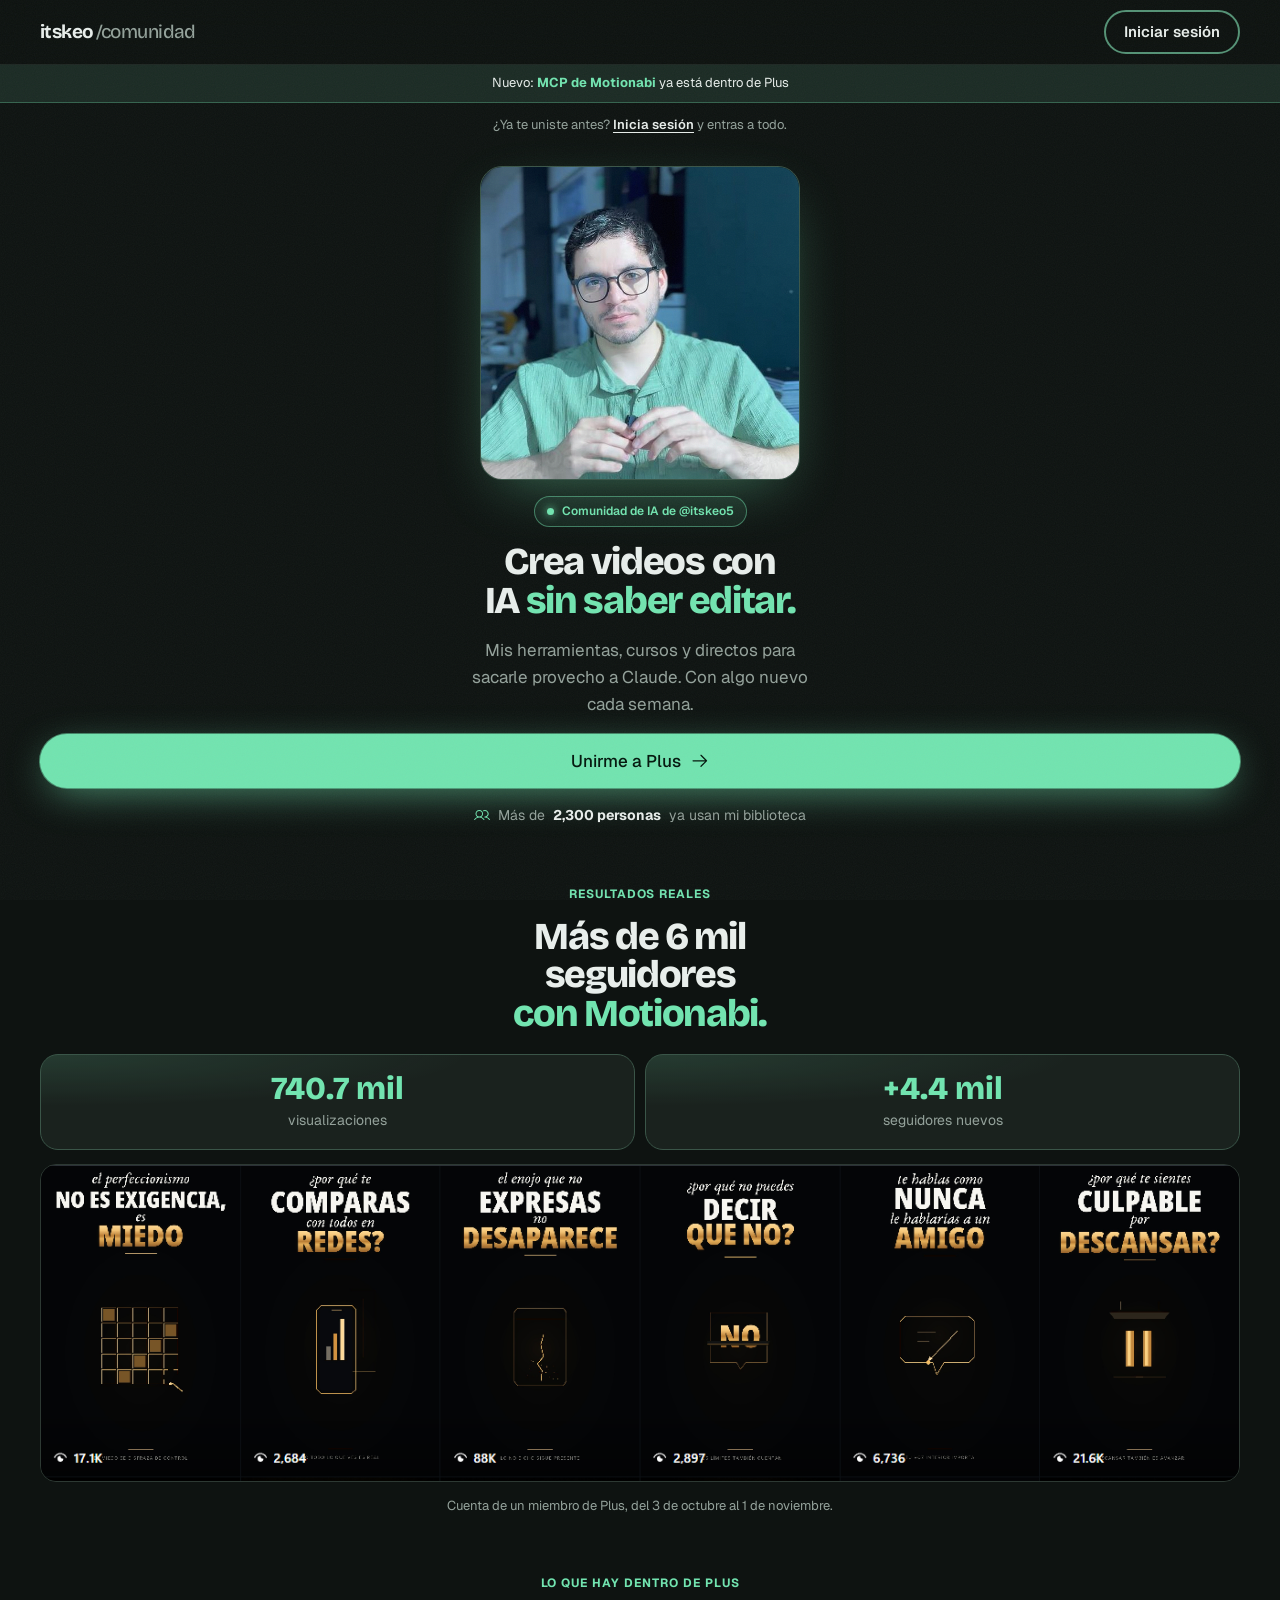
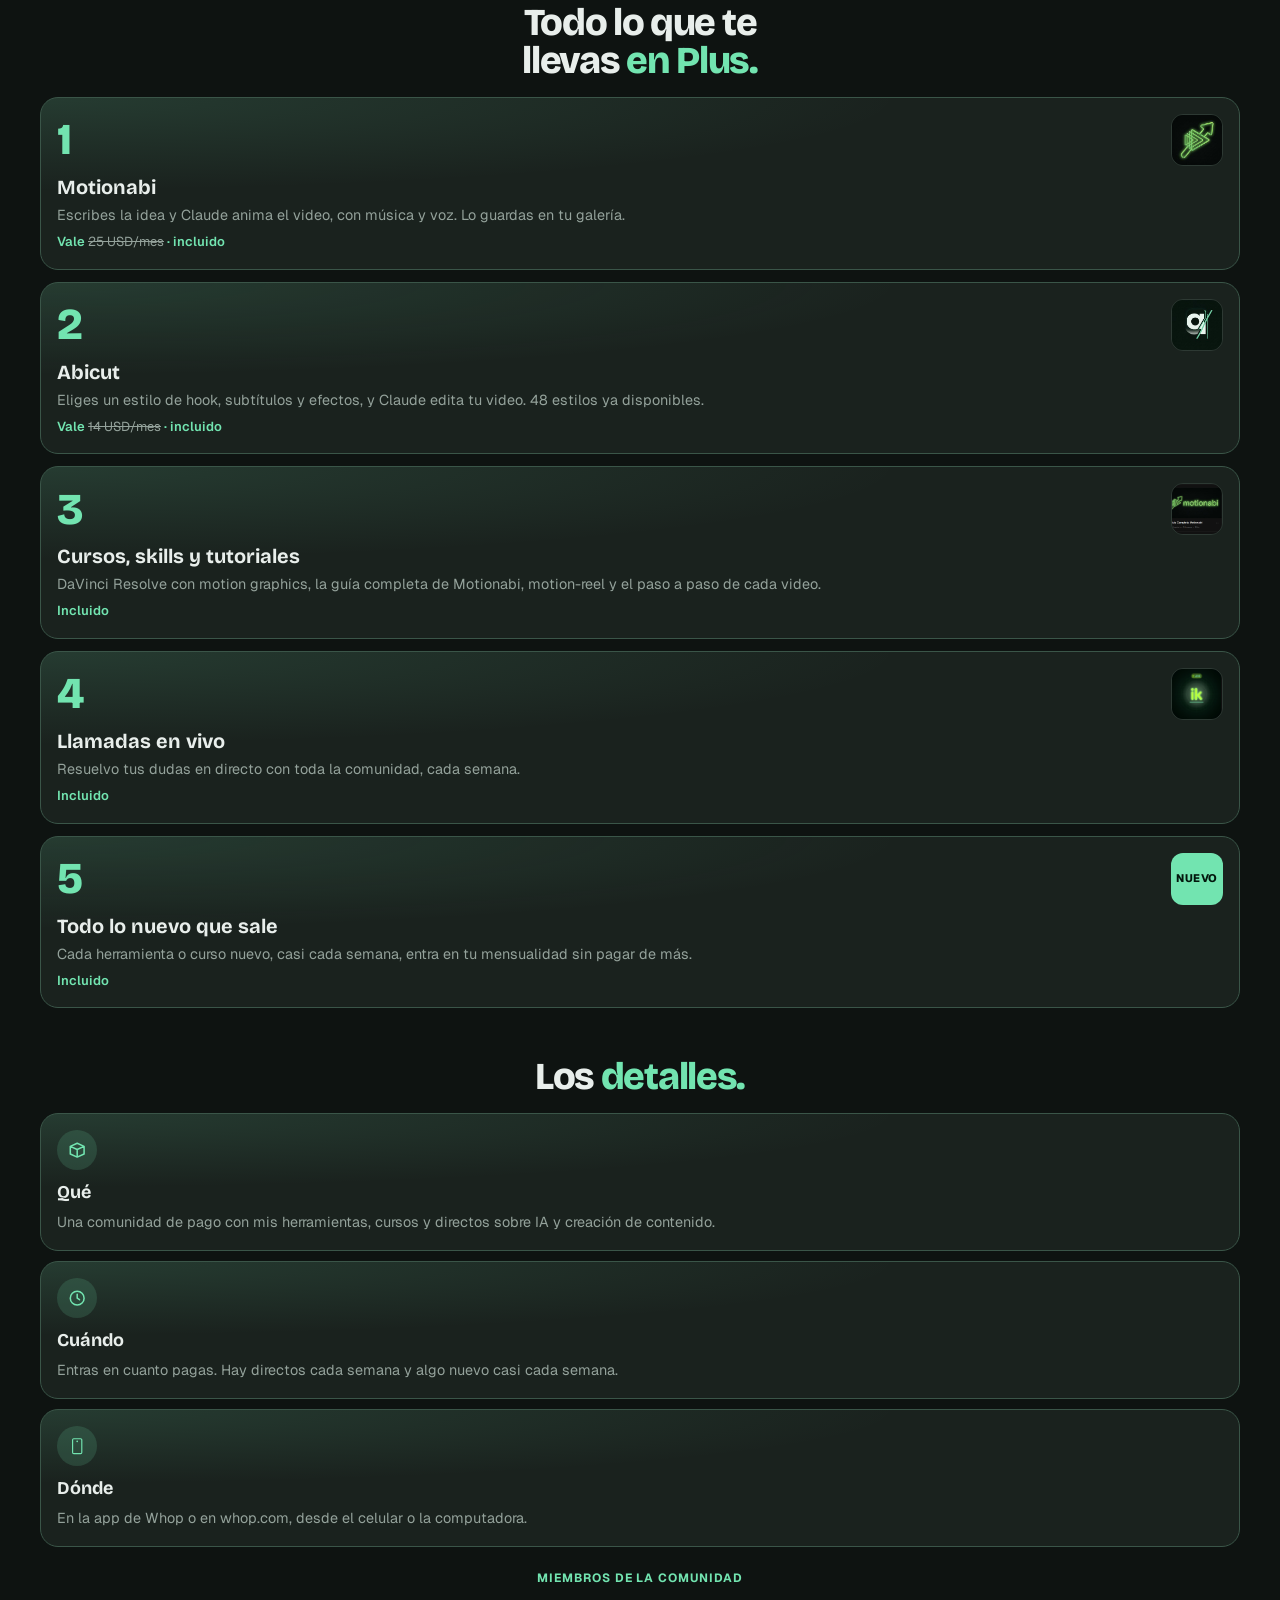
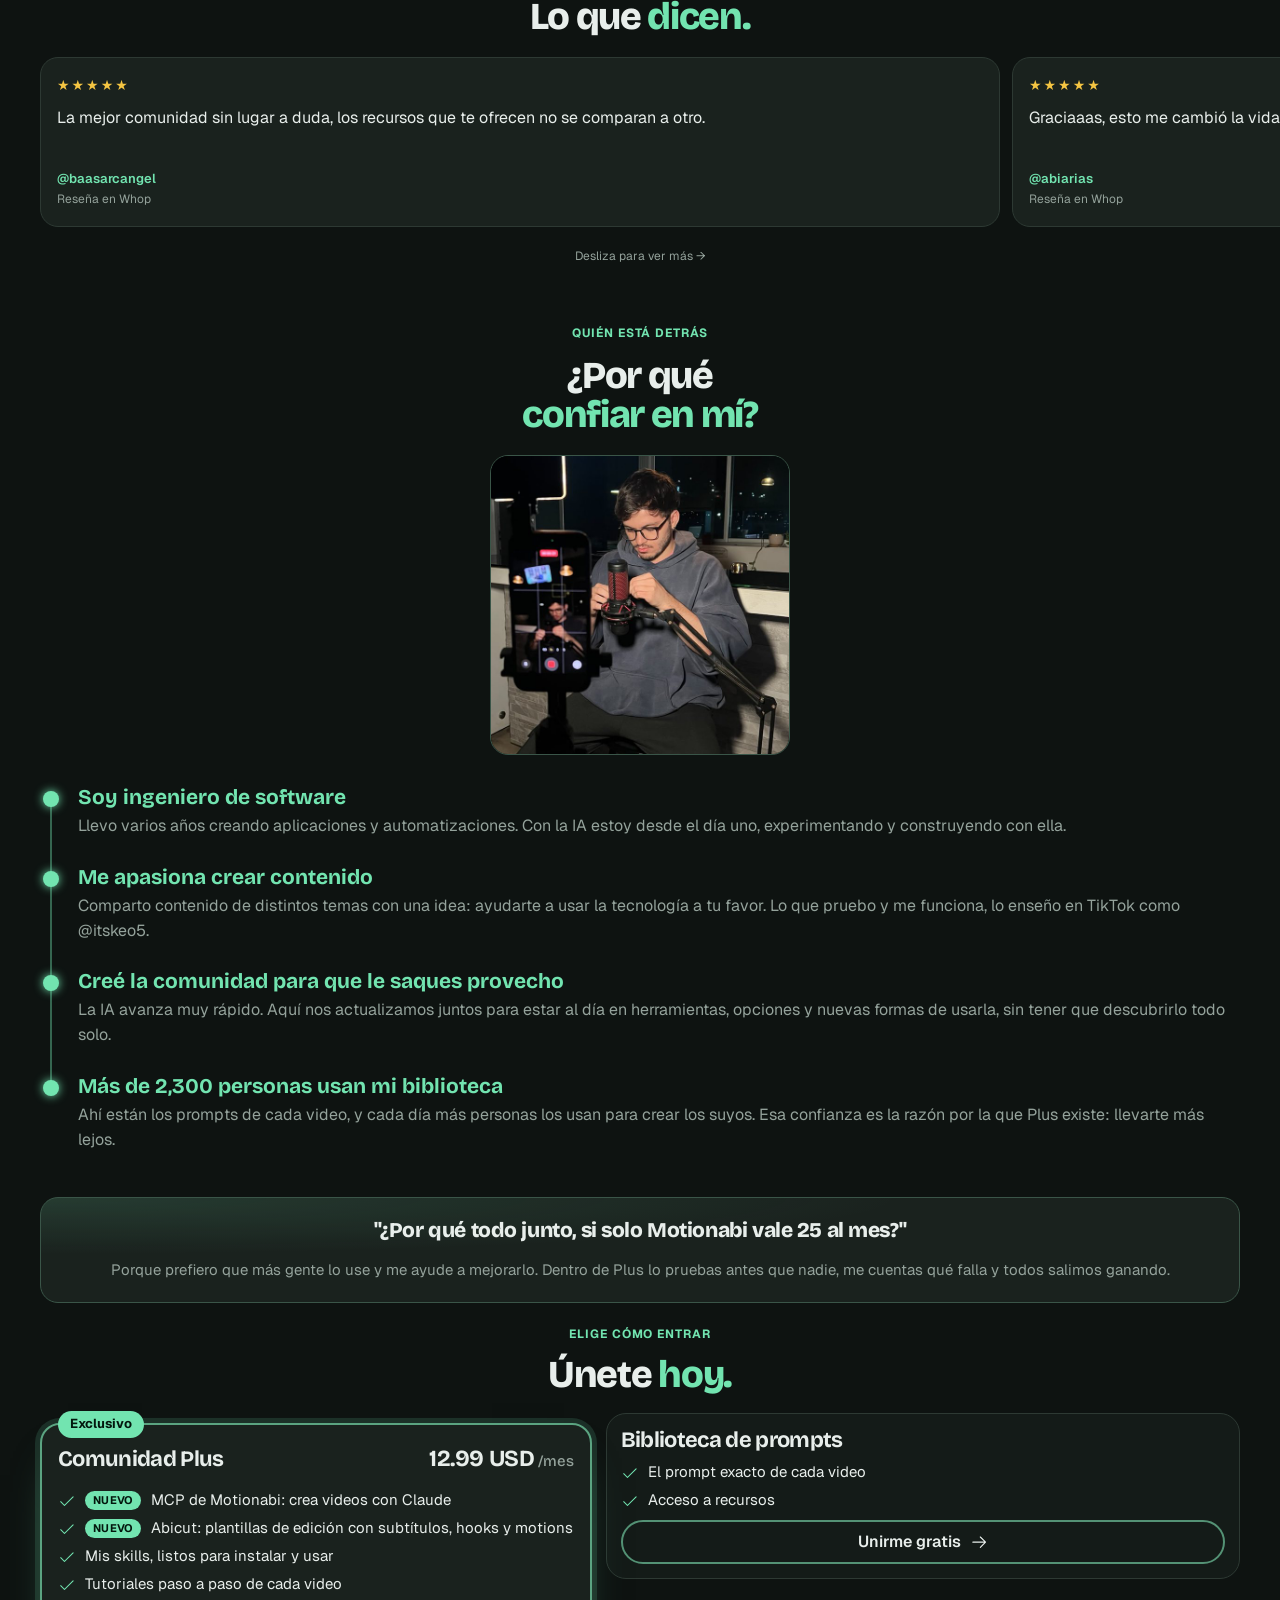
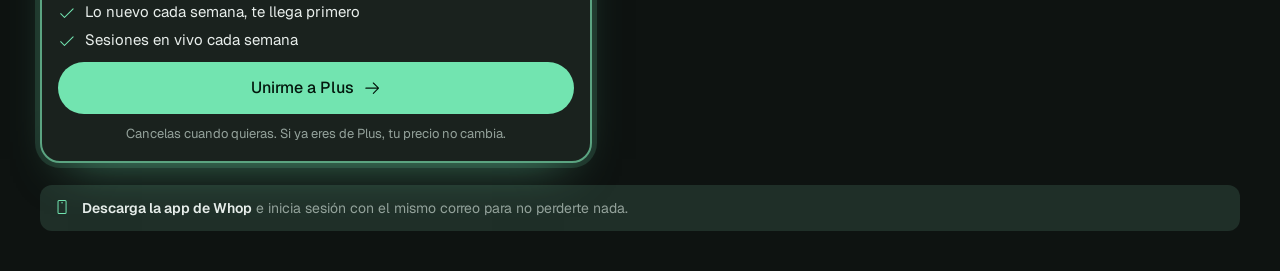
==== commit c41c5bde: "Landing: carrusel de reseñas y mensajes, historia ampliada Co-Authored-By: Claude Opus 5.5 <noreply@" ====
--- a/index.html
+++ b/index.html
@@ -769,6 +769,25 @@
 .h{font-family:var(--display);font-size:2.375rem;line-height:1.02;letter-spacing:-.035em;font-weight:800;max-width:14ch;justify-self:center;margin:0 auto 6px}
 .h em{font-style:normal;color:var(--accent)}
 .objecion .h.h--cita{font-size:1.3125rem;line-height:1.15;letter-spacing:-.02em;max-width:none}
+
+.linea--grande p{font-size:1rem!important;line-height:1.55;color:var(--muted)}
+.chat__t{margin:14px 0 0;text-align:center;font-size:.8125rem;font-weight:600;color:var(--muted);letter-spacing:.04em;text-transform:uppercase}
+.chat{display:grid;gap:10px}
+.msg{display:flex;gap:10px;align-items:flex-end}
+.msg:nth-child(even){flex-direction:row-reverse}
+.av{flex:none;width:34px;height:34px;border-radius:50%;background:var(--surface-2);color:var(--muted);display:grid;place-items:center;font-size:.75rem;font-weight:700}
+.msg>div{background:var(--surface);border:1px solid var(--line);border-radius:18px 18px 18px 6px;padding:10px 14px;max-width:82%}
+.msg:nth-child(even)>div{border-radius:18px 18px 6px 18px}
+.msg small{display:block;color:var(--accent);font-size:.75rem;font-weight:600;margin-bottom:2px}
+.msg p{margin:0;font-size:.9375rem;line-height:1.45}
+
+.carrusel{display:flex;gap:12px;overflow-x:auto;scroll-snap-type:x mandatory;margin:0 calc(-1 * var(--gutter));padding:4px var(--gutter) 10px;scroll-padding-inline:var(--gutter);scrollbar-width:none;-webkit-overflow-scrolling:touch}
+.carrusel::-webkit-scrollbar{display:none}
+.tes{flex:0 0 80%;scroll-snap-align:start;margin:0;background:var(--surface);border:1px solid var(--line);border-radius:18px;padding:16px;display:flex;flex-direction:column;gap:10px;min-height:170px}
+.tes blockquote{margin:0;font-size:1rem;line-height:1.5;flex:1}
+.tes figcaption{font-size:.8125rem;color:var(--accent);font-weight:600;display:grid;gap:1px}
+.tes figcaption span{color:var(--muted);font-weight:400;font-size:.75rem}
+.desliza{margin:0;text-align:center;font-size:.75rem;color:var(--muted)}
 </style>
 </head>
 <body>
@@ -836,9 +855,7 @@
     </div>
   </section>
 
-  <section class="bloque"><p class="eyebrow">Reseñas de miembros</p><h2 class="h">Lo que <em>dicen.</em></h2><div class="rev">
-  <div class="card"><div class="st">★★★★★</div><p>La mejor comunidad sin lugar a duda, los recursos que te ofrecen no se comparan a otro.</p><small>@baasarcangel</small></div>
-  <div class="card"><div class="st">★★★★★</div><p>Graciaaas, esto me cambió la vida.</p><small>@abiarias</small></div></div></section>
+  <section class="bloque"><p class="eyebrow">Miembros de la comunidad</p><h2 class="h">Lo que <em>dicen.</em></h2><div class="carrusel" tabindex="0" aria-label="Reseñas y mensajes de miembros"><figure class="tes brillo"><div class="st">★★★★★</div><blockquote>La mejor comunidad sin lugar a duda, los recursos que te ofrecen no se comparan a otro.</blockquote><figcaption>@baasarcangel<span>Reseña en Whop</span></figcaption></figure><figure class="tes brillo"><div class="st">★★★★★</div><blockquote>Graciaaas, esto me cambió la vida.</blockquote><figcaption>@abiarias<span>Reseña en Whop</span></figcaption></figure><figure class="tes"><blockquote>“Buenas, acabo de hacer un video con Claude Code. Nada más es una prueba y quedé impactada.”</blockquote><figcaption>rosamocampos<span>Chat de la comunidad</span></figcaption></figure><figure class="tes"><blockquote>“Muchas gracias a ti hermano, sin ti no hubiera podido empezar.”</blockquote><figcaption>baasarcangel<span>Chat de la comunidad</span></figcaption></figure><figure class="tes"><blockquote>“Me salió tu video en TikTok y de una lo probé jaja, ¡quedó genial!”</blockquote><figcaption>rosamocampos<span>Chat de la comunidad</span></figcaption></figure><figure class="tes"><blockquote>“Muy fácil de usar y el resultado muy bueno.”</blockquote><figcaption>Ludiviko Pinto<span>Chat de la comunidad</span></figcaption></figure><figure class="tes"><blockquote>“Agradezco mucho el apoyo que le da a su comunidad.”</blockquote><figcaption>wackyjuju01<span>Chat de la comunidad</span></figcaption></figure></div><p class="desliza">Desliza para ver más →</p></section>
   
 
   <section class="bloque confiar">
@@ -846,10 +863,10 @@
     <h2 class="h">¿Por qué <em>confiar en mí?</em></h2>
     <img class="foto brillo" src="img/keo.jpg" alt="Keo grabando un video con su micrófono" loading="lazy" width="640" height="640">
     <ol class="linea linea--grande">
-      <li><b>Soy ingeniero de software</b></li>
-      <li><b>Me apasiona la IA y crear contenido</b><p>Lo comparto en TikTok como @itskeo5.</p></li>
-      <li><b>Creé la comunidad para que le saques provecho</b><p>La IA avanza rápido y aquí nos actualizamos.</p></li>
-      <li><b>Más de 2,300 personas usan mi biblioteca</b></li>
+      <li><b>Soy ingeniero de software</b><p>Llevo varios años creando aplicaciones y automatizaciones. Con la IA estoy desde el día uno, experimentando y construyendo con ella.</p></li>
+      <li><b>Me apasiona crear contenido</b><p>Comparto contenido de distintos temas con una idea: ayudarte a usar la tecnología a tu favor. Lo que pruebo y me funciona, lo enseño en TikTok como @itskeo5.</p></li>
+      <li><b>Creé la comunidad para que le saques provecho</b><p>La IA avanza muy rápido. Aquí nos actualizamos juntos para estar al día en herramientas, opciones y nuevas formas de usarla, sin tener que descubrirlo todo solo.</p></li>
+      <li><b>Más de 2,300 personas usan mi biblioteca</b><p>Ahí están los prompts de cada video, y cada día más personas los usan para crear los suyos. Esa confianza es la razón por la que Plus existe: llevarte más lejos.</p></li>
     </ol>
   </section>
 
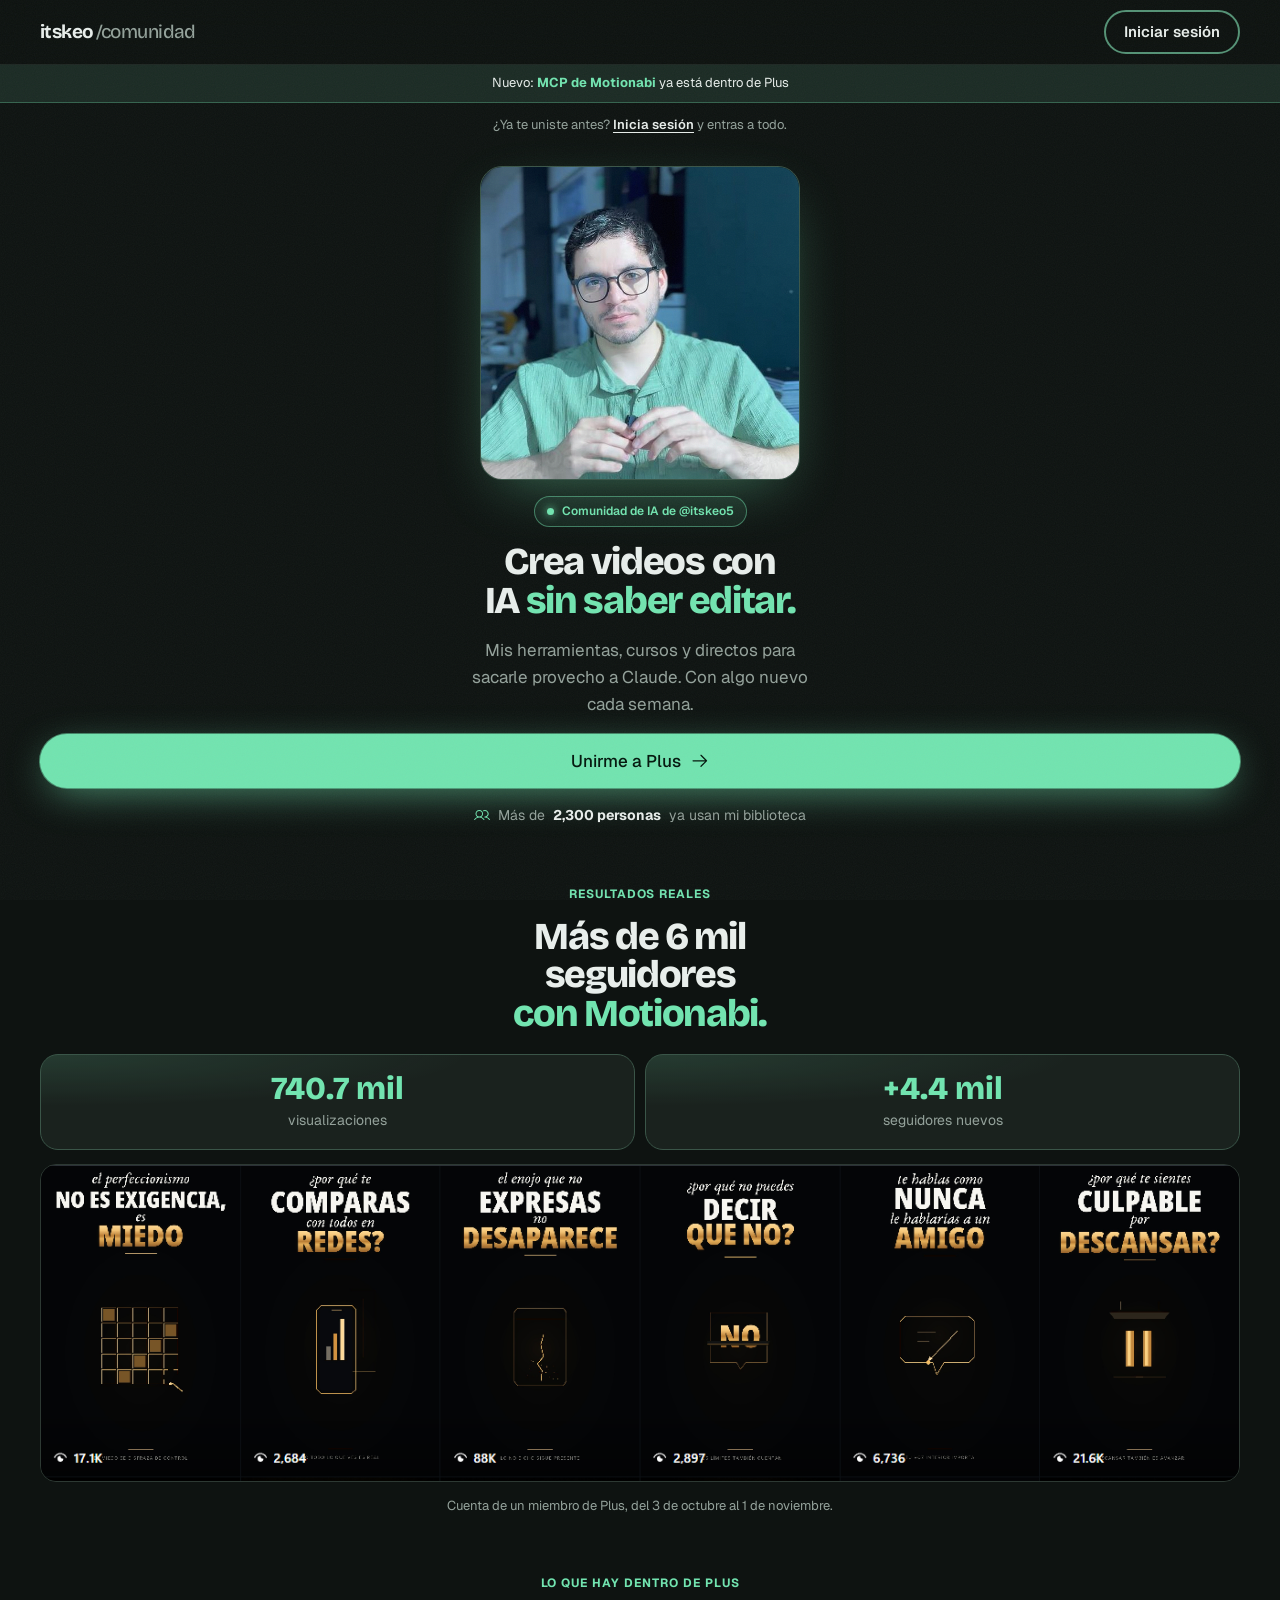
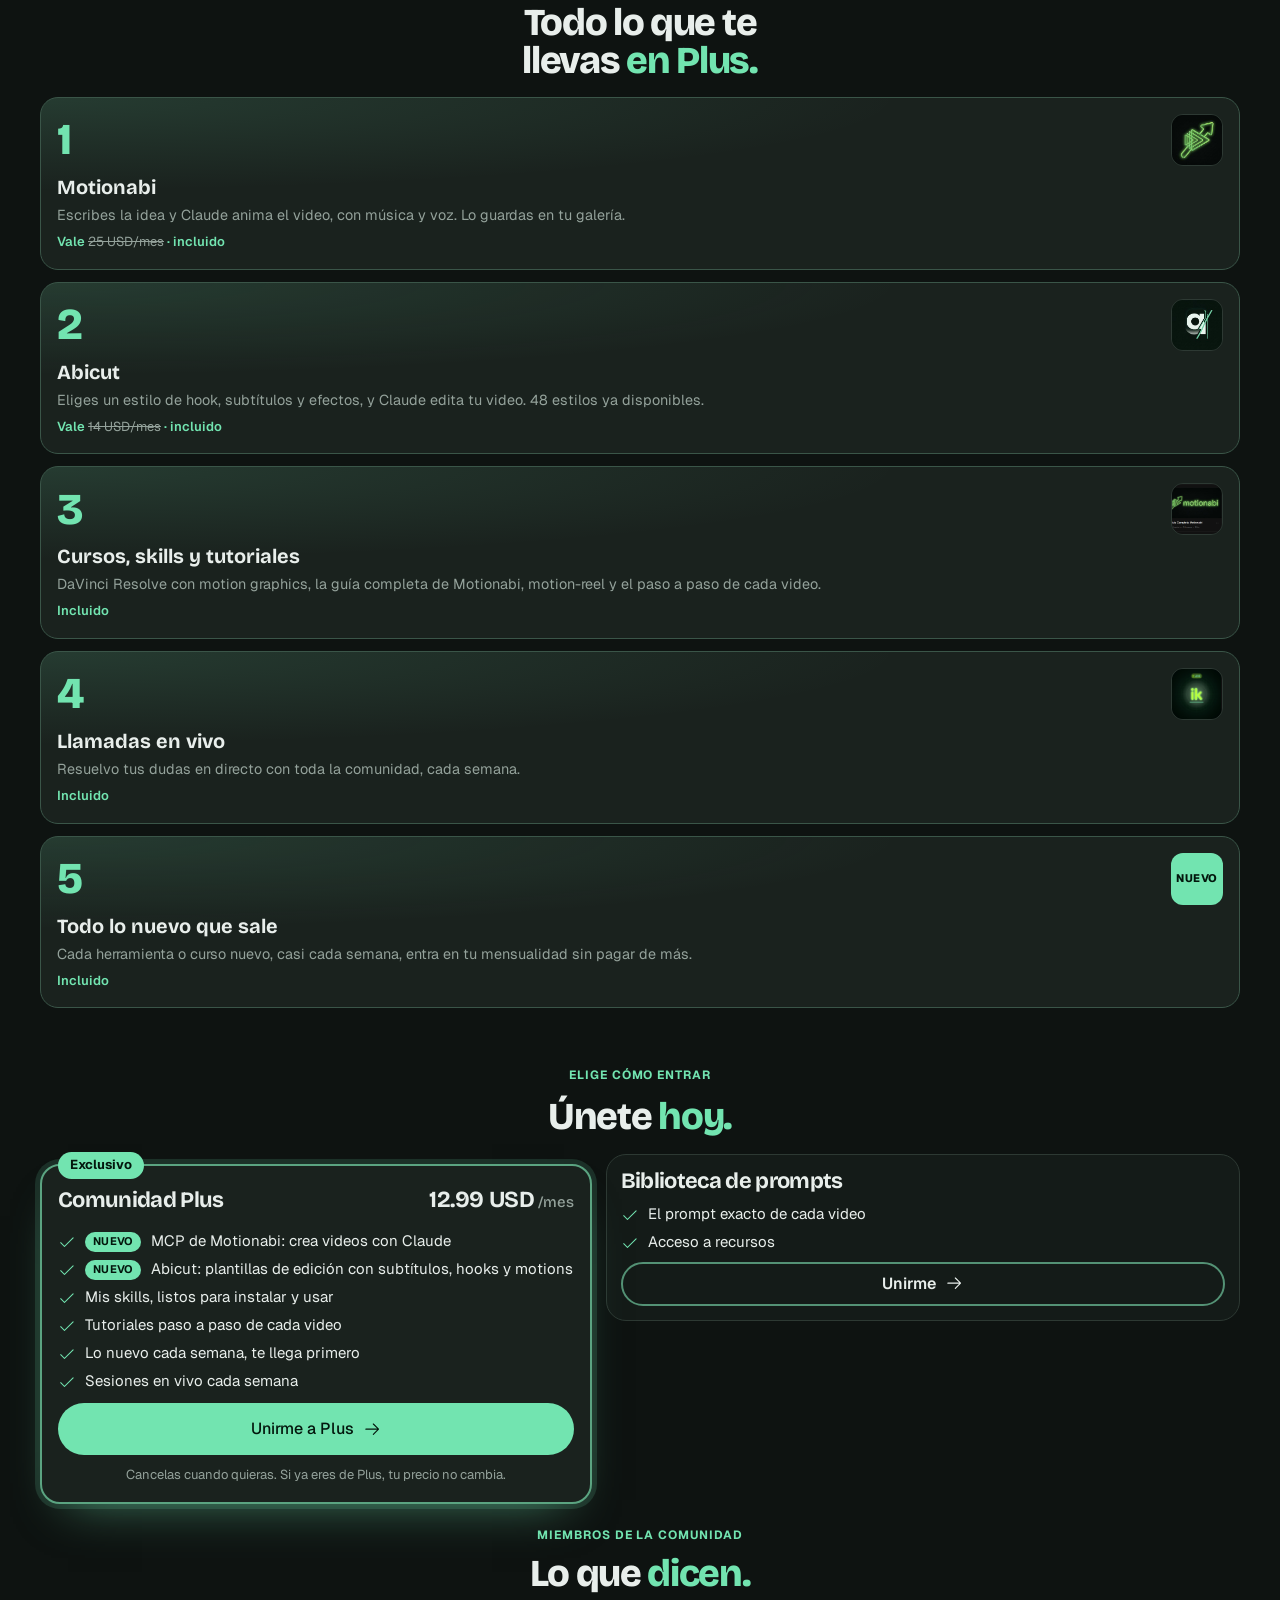
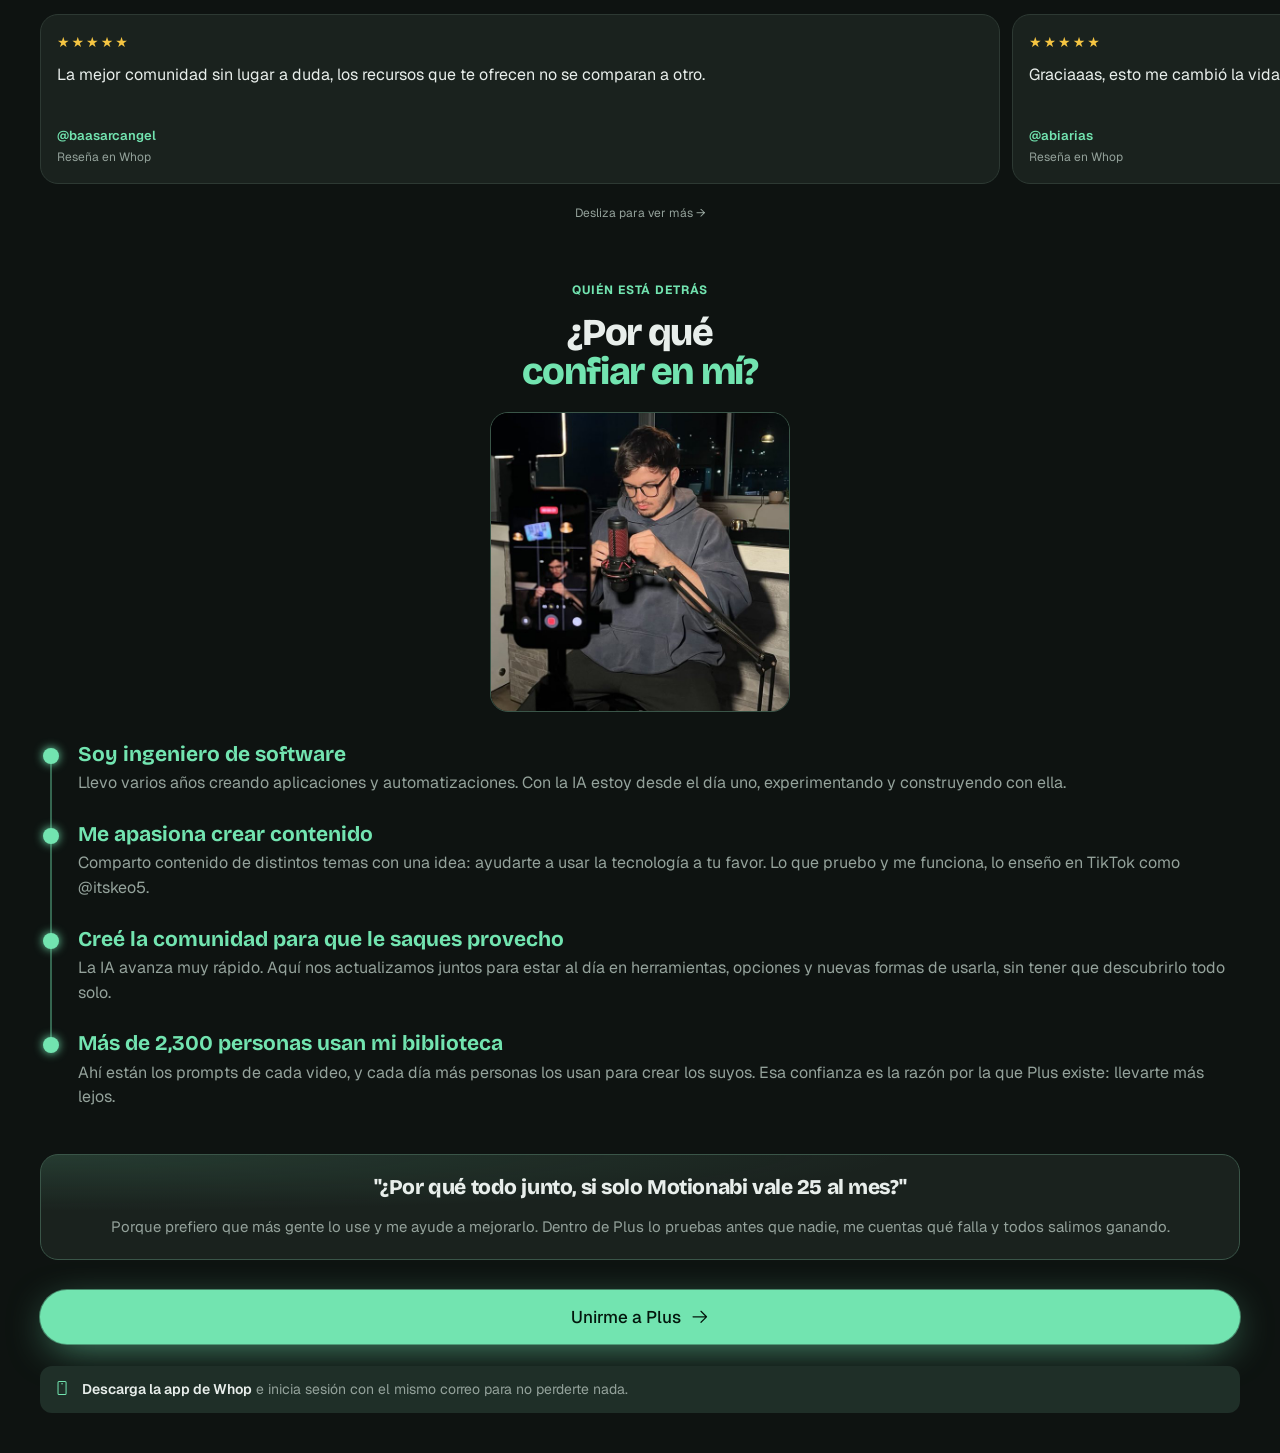
==== commit aa45fc05: "Landing: tarjetas de compra donde estaba Los detalles, botón final de Plus, Unirme en la biblioteca " ====
--- a/index.html
+++ b/index.html
@@ -788,6 +788,8 @@
 .tes figcaption{font-size:.8125rem;color:var(--accent);font-weight:600;display:grid;gap:1px}
 .tes figcaption span{color:var(--muted);font-weight:400;font-size:.75rem}
 .desliza{margin:0;text-align:center;font-size:.75rem;color:var(--muted)}
+.planes2--medio{margin-top:36px}
+.cta-final{margin-top:8px}
 </style>
 </head>
 <body>
@@ -846,36 +848,7 @@
   </section>
   
 
-  <section class="bloque bloque--aire">
-    <h2 class="h">Los <em>detalles.</em></h2>
-    <div class="det">
-      <div class="brillo"><span class="ico"><svg class="icon"><use href="#i-caja"/></svg></span><b>Qué</b><p>Una comunidad de pago con mis herramientas, cursos y directos sobre IA y creación de contenido.</p></div>
-      <div class="brillo"><span class="ico"><svg class="icon"><use href="#i-reloj"/></svg></span><b>Cuándo</b><p>Entras en cuanto pagas. Hay directos cada semana y algo nuevo casi cada semana.</p></div>
-      <div class="brillo"><span class="ico"><svg class="icon"><use href="#i-movil"/></svg></span><b>Dónde</b><p>En la app de Whop o en whop.com, desde el celular o la computadora.</p></div>
-    </div>
-  </section>
-
-  <section class="bloque"><p class="eyebrow">Miembros de la comunidad</p><h2 class="h">Lo que <em>dicen.</em></h2><div class="carrusel" tabindex="0" aria-label="Reseñas y mensajes de miembros"><figure class="tes brillo"><div class="st">★★★★★</div><blockquote>La mejor comunidad sin lugar a duda, los recursos que te ofrecen no se comparan a otro.</blockquote><figcaption>@baasarcangel<span>Reseña en Whop</span></figcaption></figure><figure class="tes brillo"><div class="st">★★★★★</div><blockquote>Graciaaas, esto me cambió la vida.</blockquote><figcaption>@abiarias<span>Reseña en Whop</span></figcaption></figure><figure class="tes"><blockquote>“Buenas, acabo de hacer un video con Claude Code. Nada más es una prueba y quedé impactada.”</blockquote><figcaption>rosamocampos<span>Chat de la comunidad</span></figcaption></figure><figure class="tes"><blockquote>“Muchas gracias a ti hermano, sin ti no hubiera podido empezar.”</blockquote><figcaption>baasarcangel<span>Chat de la comunidad</span></figcaption></figure><figure class="tes"><blockquote>“Me salió tu video en TikTok y de una lo probé jaja, ¡quedó genial!”</blockquote><figcaption>rosamocampos<span>Chat de la comunidad</span></figcaption></figure><figure class="tes"><blockquote>“Muy fácil de usar y el resultado muy bueno.”</blockquote><figcaption>Ludiviko Pinto<span>Chat de la comunidad</span></figcaption></figure><figure class="tes"><blockquote>“Agradezco mucho el apoyo que le da a su comunidad.”</blockquote><figcaption>wackyjuju01<span>Chat de la comunidad</span></figcaption></figure></div><p class="desliza">Desliza para ver más →</p></section>
-  
-
-  <section class="bloque confiar">
-    <p class="eyebrow">Quién está detrás</p>
-    <h2 class="h">¿Por qué <em>confiar en mí?</em></h2>
-    <img class="foto brillo" src="img/keo.jpg" alt="Keo grabando un video con su micrófono" loading="lazy" width="640" height="640">
-    <ol class="linea linea--grande">
-      <li><b>Soy ingeniero de software</b><p>Llevo varios años creando aplicaciones y automatizaciones. Con la IA estoy desde el día uno, experimentando y construyendo con ella.</p></li>
-      <li><b>Me apasiona crear contenido</b><p>Comparto contenido de distintos temas con una idea: ayudarte a usar la tecnología a tu favor. Lo que pruebo y me funciona, lo enseño en TikTok como @itskeo5.</p></li>
-      <li><b>Creé la comunidad para que le saques provecho</b><p>La IA avanza muy rápido. Aquí nos actualizamos juntos para estar al día en herramientas, opciones y nuevas formas de usarla, sin tener que descubrirlo todo solo.</p></li>
-      <li><b>Más de 2,300 personas usan mi biblioteca</b><p>Ahí están los prompts de cada video, y cada día más personas los usan para crear los suyos. Esa confianza es la razón por la que Plus existe: llevarte más lejos.</p></li>
-    </ol>
-  </section>
-
-  <section class="bloque objecion brillo">
-    <h2 class="h h--cita">"¿Por qué todo junto, si solo Motionabi vale 25 al mes?"</h2>
-    <p>Porque prefiero que más gente lo use y me ayude a mejorarlo. Dentro de Plus lo pruebas antes que nadie, me cuentas qué falla y todos salimos ganando.</p>
-  </section>
-
-  <section class="planes2" id="planes">
+  <section class="planes2 planes2--medio" id="planes">
     <p class="eyebrow">Elige cómo entrar</p>
     <h2 class="h">Únete <em>hoy.</em></h2>
     <div class="opciones"><section class="opcion opcion--plus entrar" style="--retraso:0s" aria-labelledby="t-plus">
@@ -902,8 +875,33 @@
           <li><svg class="icon" aria-hidden="true"><use href="#i-check"/></svg>El prompt exacto de cada video</li>
           <li><svg class="icon" aria-hidden="true"><use href="#i-check"/></svg>Acceso a recursos</li>
         </ul>
-        <a class="btn btn--secundario btn--grande btn--gratis" href="https://whop.com/checkout/plan_SzoerRi0rgRxC">Unirme gratis <svg class="icon" aria-hidden="true"><use href="#i-derecha"/></svg></a>
+        <a class="btn btn--secundario btn--grande btn--gratis" href="https://whop.com/checkout/plan_SzoerRi0rgRxC">Unirme <svg class="icon" aria-hidden="true"><use href="#i-derecha"/></svg></a>
       </section></div>
+  </section>
+
+
+  <section class="bloque"><p class="eyebrow">Miembros de la comunidad</p><h2 class="h">Lo que <em>dicen.</em></h2><div class="carrusel" tabindex="0" aria-label="Reseñas y mensajes de miembros"><figure class="tes brillo"><div class="st">★★★★★</div><blockquote>La mejor comunidad sin lugar a duda, los recursos que te ofrecen no se comparan a otro.</blockquote><figcaption>@baasarcangel<span>Reseña en Whop</span></figcaption></figure><figure class="tes brillo"><div class="st">★★★★★</div><blockquote>Graciaaas, esto me cambió la vida.</blockquote><figcaption>@abiarias<span>Reseña en Whop</span></figcaption></figure><figure class="tes"><blockquote>“Buenas, acabo de hacer un video con Claude Code. Nada más es una prueba y quedé impactada.”</blockquote><figcaption>rosamocampos<span>Chat de la comunidad</span></figcaption></figure><figure class="tes"><blockquote>“Muchas gracias a ti hermano, sin ti no hubiera podido empezar.”</blockquote><figcaption>baasarcangel<span>Chat de la comunidad</span></figcaption></figure><figure class="tes"><blockquote>“Me salió tu video en TikTok y de una lo probé jaja, ¡quedó genial!”</blockquote><figcaption>rosamocampos<span>Chat de la comunidad</span></figcaption></figure><figure class="tes"><blockquote>“Muy fácil de usar y el resultado muy bueno.”</blockquote><figcaption>Ludiviko Pinto<span>Chat de la comunidad</span></figcaption></figure><figure class="tes"><blockquote>“Agradezco mucho el apoyo que le da a su comunidad.”</blockquote><figcaption>wackyjuju01<span>Chat de la comunidad</span></figcaption></figure></div><p class="desliza">Desliza para ver más →</p></section>
+  
+
+  <section class="bloque confiar">
+    <p class="eyebrow">Quién está detrás</p>
+    <h2 class="h">¿Por qué <em>confiar en mí?</em></h2>
+    <img class="foto brillo" src="img/keo.jpg" alt="Keo grabando un video con su micrófono" loading="lazy" width="640" height="640">
+    <ol class="linea linea--grande">
+      <li><b>Soy ingeniero de software</b><p>Llevo varios años creando aplicaciones y automatizaciones. Con la IA estoy desde el día uno, experimentando y construyendo con ella.</p></li>
+      <li><b>Me apasiona crear contenido</b><p>Comparto contenido de distintos temas con una idea: ayudarte a usar la tecnología a tu favor. Lo que pruebo y me funciona, lo enseño en TikTok como @itskeo5.</p></li>
+      <li><b>Creé la comunidad para que le saques provecho</b><p>La IA avanza muy rápido. Aquí nos actualizamos juntos para estar al día en herramientas, opciones y nuevas formas de usarla, sin tener que descubrirlo todo solo.</p></li>
+      <li><b>Más de 2,300 personas usan mi biblioteca</b><p>Ahí están los prompts de cada video, y cada día más personas los usan para crear los suyos. Esa confianza es la razón por la que Plus existe: llevarte más lejos.</p></li>
+    </ol>
+  </section>
+
+  <section class="bloque objecion brillo">
+    <h2 class="h h--cita">"¿Por qué todo junto, si solo Motionabi vale 25 al mes?"</h2>
+    <p>Porque prefiero que más gente lo use y me ayude a mejorarlo. Dentro de Plus lo pruebas antes que nadie, me cuentas qué falla y todos salimos ganando.</p>
+  </section>
+
+  <section class="cta-final">
+    <div class="cta"><a class="btn btn--primario btn--grande" href="https://whop.com/checkout/plan_OmPkW5yg4ePGg">Unirme a Plus <svg class="icon" aria-hidden="true"><use href="#i-derecha"/></svg></a></div>
   </section>
   <div class="app-aviso">
       <svg class="icon" aria-hidden="true"><use href="#i-movil"/></svg>
